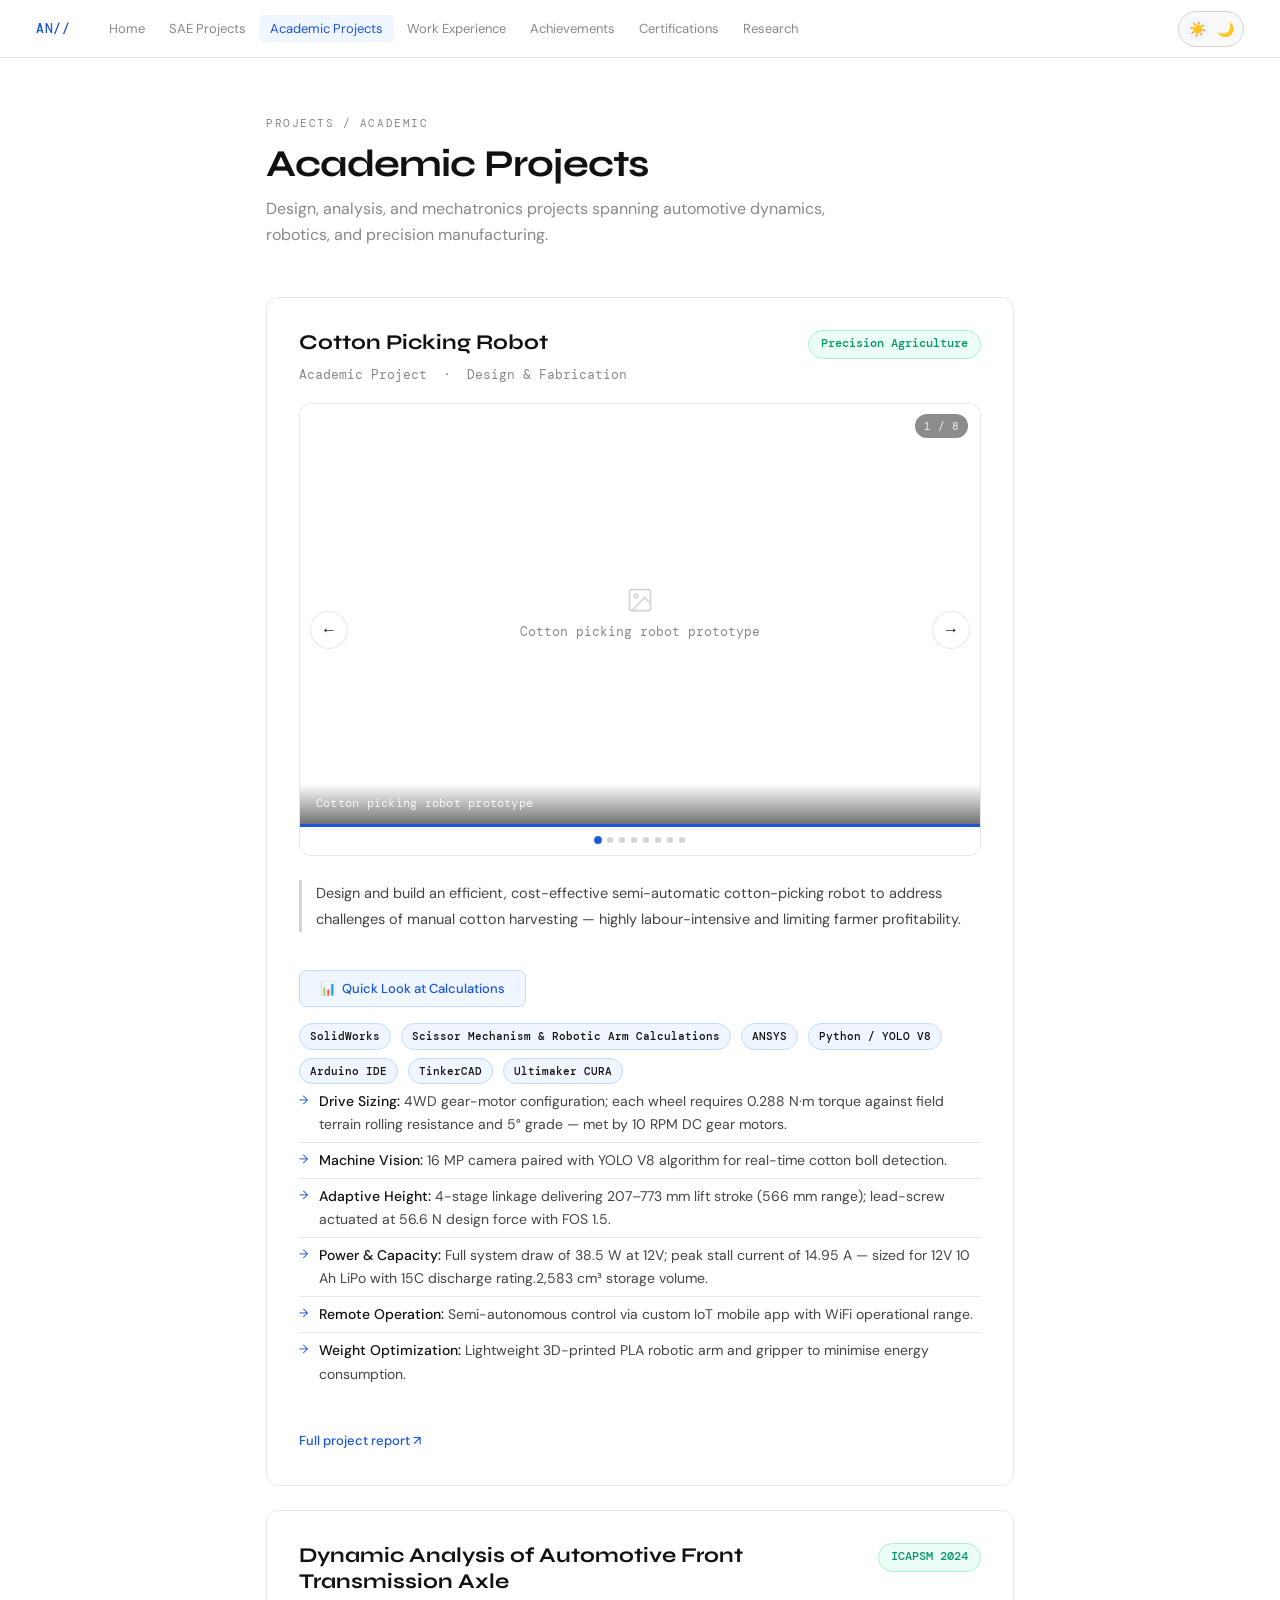
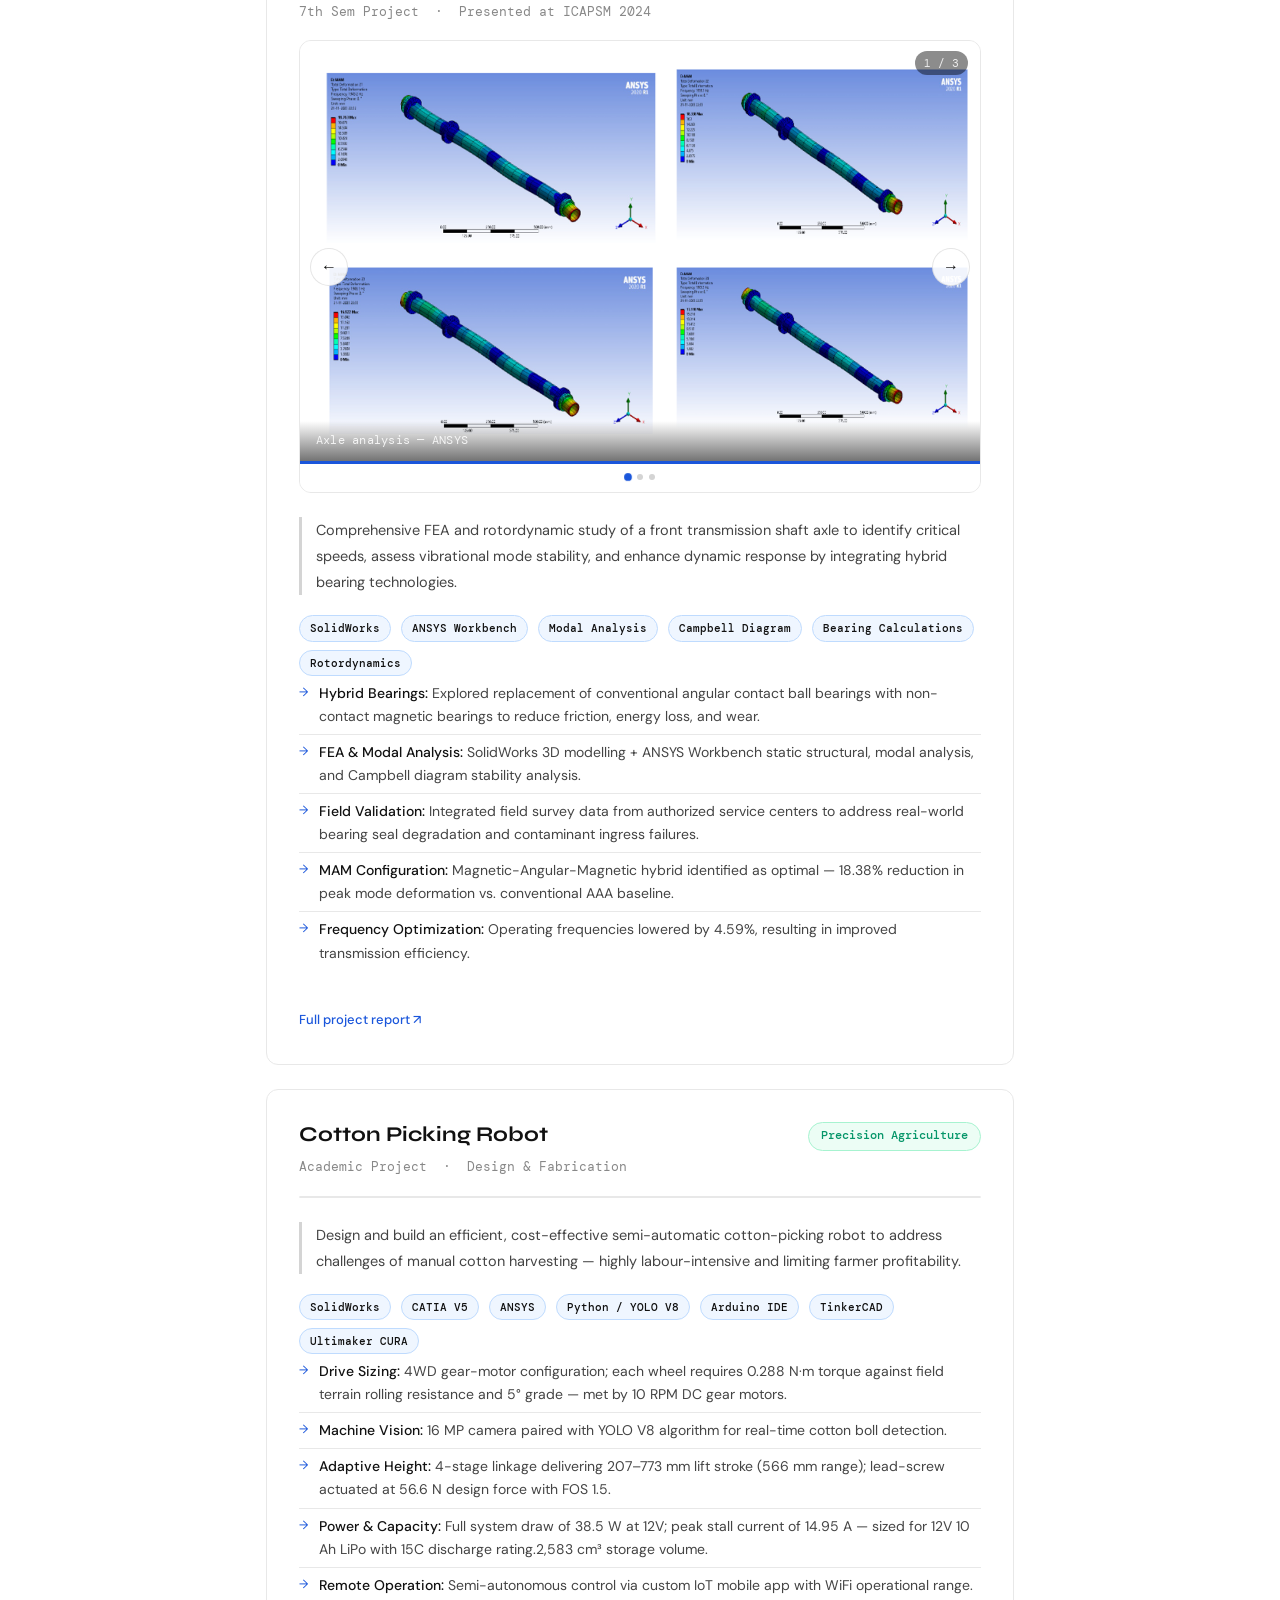
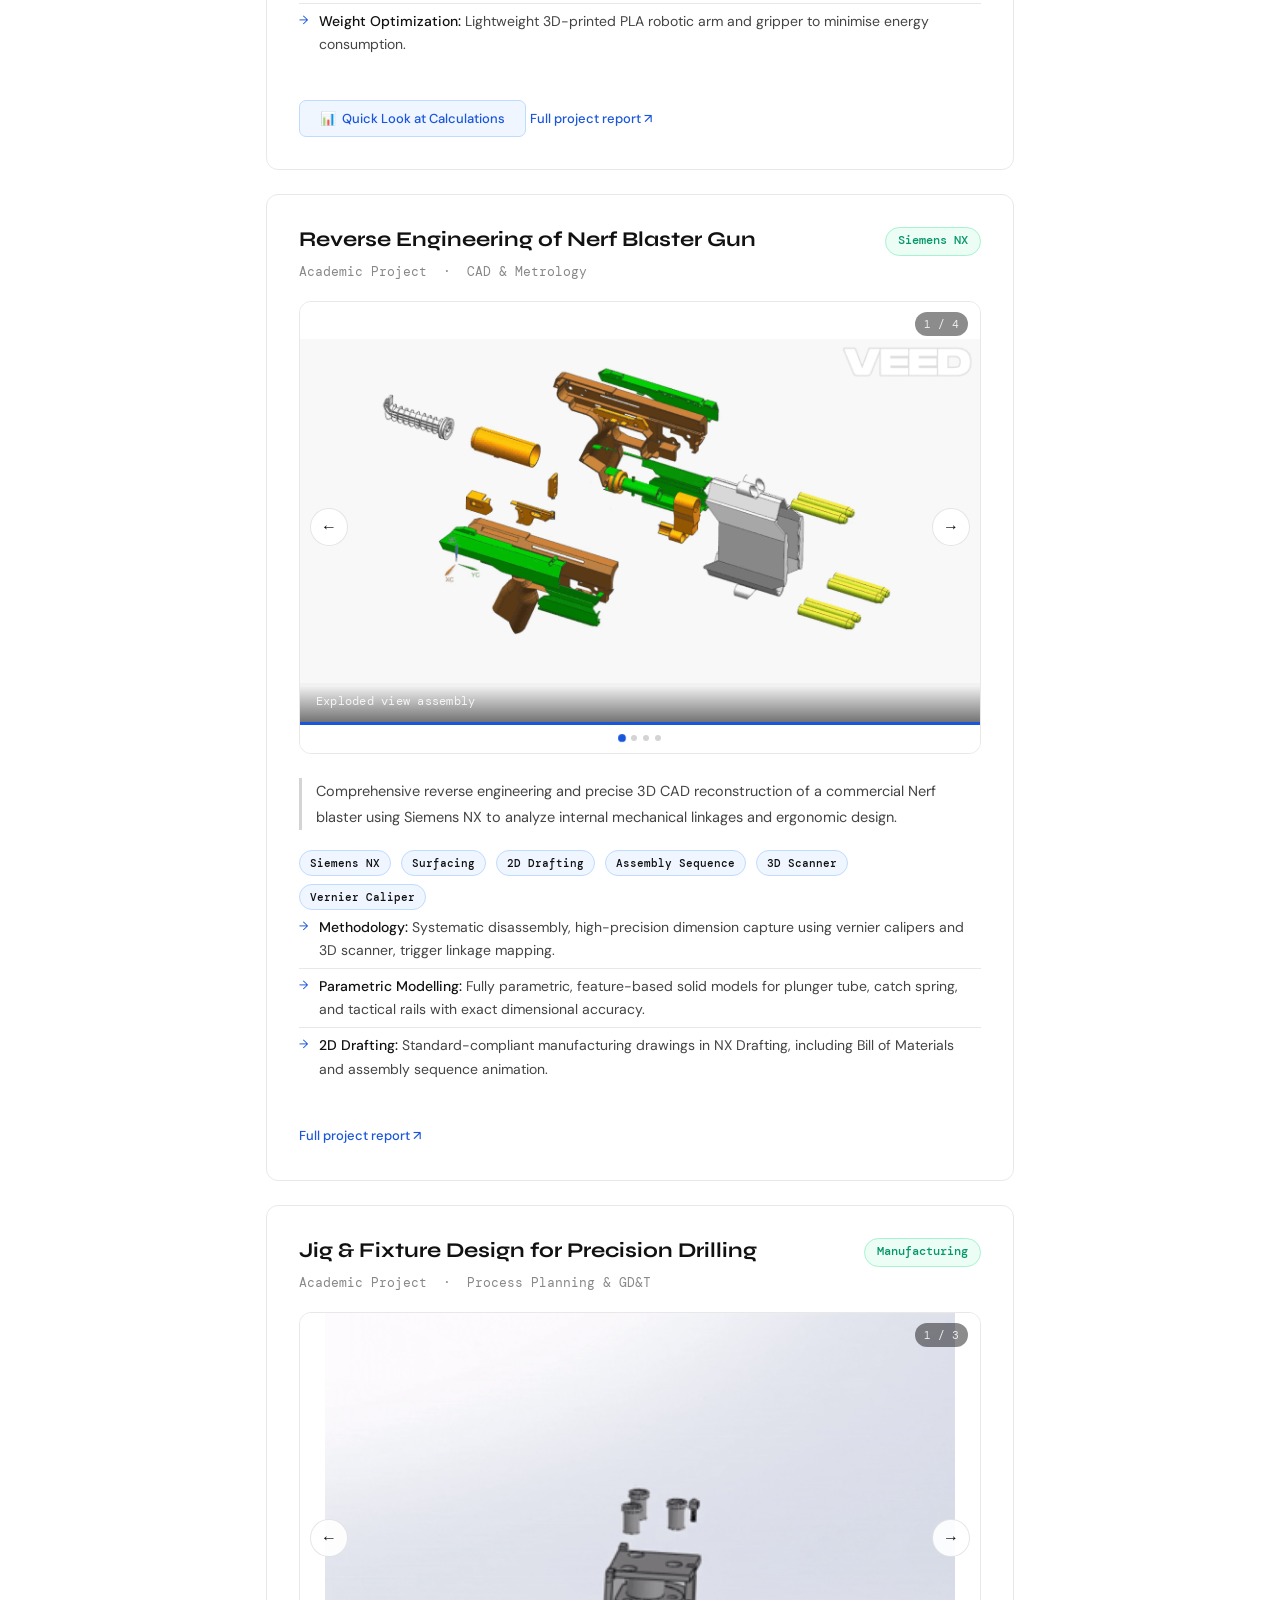
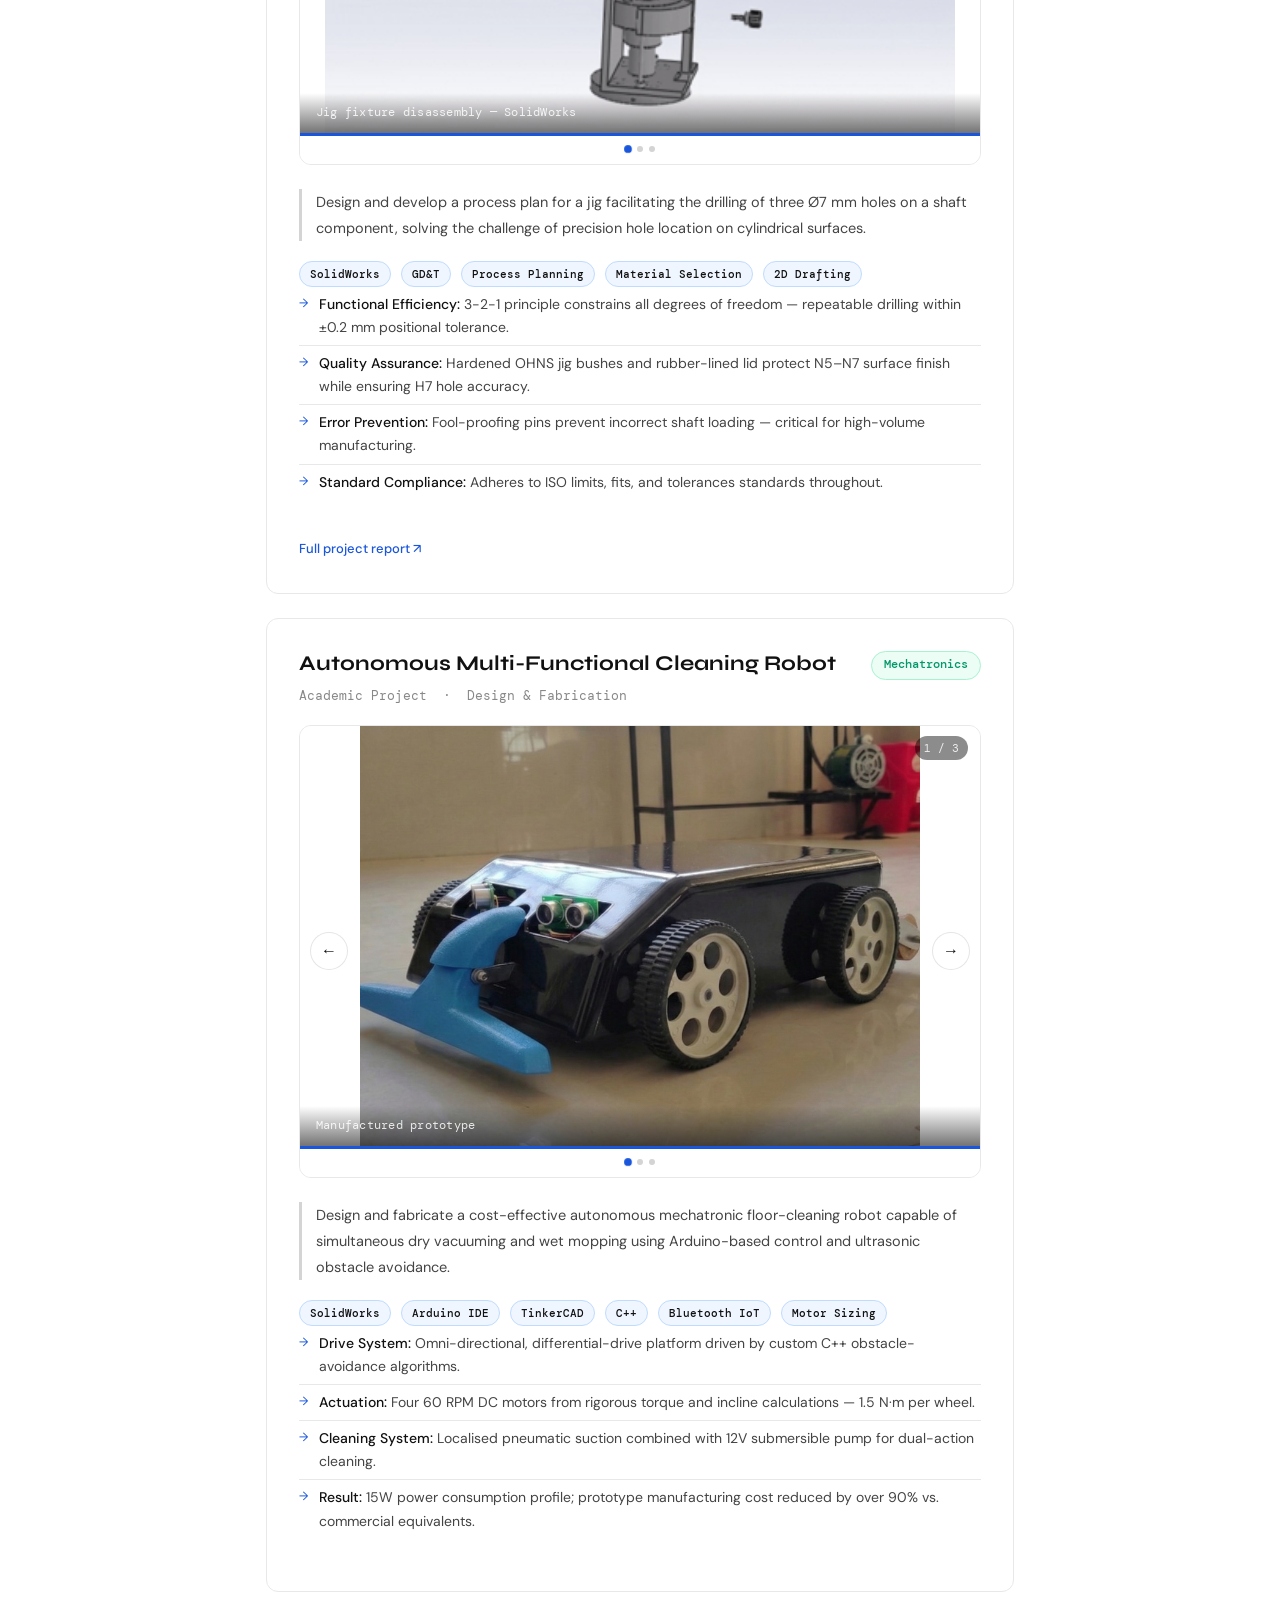
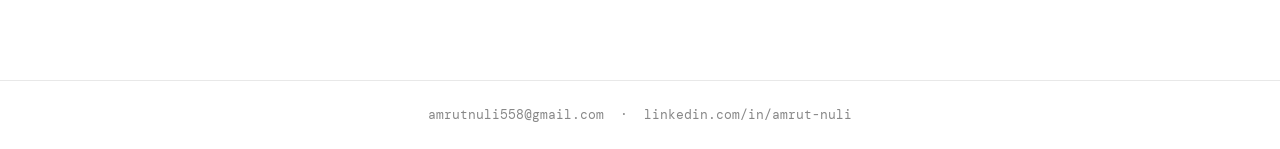
==== academic-projects.html @ bfd25c6a "Update academic-projects.html" ====
<!DOCTYPE html>
<html lang="en">
<head>
  <meta charset="UTF-8"/>
  <meta name="viewport" content="width=device-width, initial-scale=1.0"/>
  <title>Academic Projects — Amrut Nuli</title>
  <link rel="stylesheet" href="style.css"/>
</head>
<body>

<nav>
  <a class="nav-brand" href="index.html">AN//</a>
  <ul class="nav-links">
    <li><a href="index.html">Home</a></li>
    <li><a href="sae-projects.html">SAE Projects</a></li>
    <li><a href="academic-projects.html" class="active">Academic Projects</a></li>
    <li><a href="work-experience.html">Work Experience</a></li>
    <li><a href="achievements.html">Achievements</a></li>
    <li><a href="certifications.html">Certifications</a></li>
    <li><a href="research.html">Research</a></li>
  </ul>
   <button class="theme-toggle" onclick="toggleTheme()" id="theme-btn" title="Toggle dark/light mode">
    <span class="theme-toggle-icon" id="icon-light">☀️</span>
    <span class="theme-toggle-icon" id="icon-dark">🌙</span>
  </button>
</nav>

<main class="page">

  <div class="page-header">
    <div class="page-eyebrow">Projects / Academic</div>
    <div class="page-title">Academic Projects</div>
    <div class="page-sub">Design, analysis, and mechatronics projects spanning automotive dynamics, robotics, and precision manufacturing.</div>
  </div>
 <div class="project-card">
    <div class="project-header">
      <div class="project-title">Cotton Picking Robot</div>
      <div class="project-rank green">Precision Agriculture</div>
    </div>
    <div class="project-date">Academic Project &nbsp;·&nbsp; Design &amp; Fabrication</div>

    <div class="carousel" id="c-cotton"></div>

    <p class="project-obj">
      Design and build an efficient, cost-effective semi-automatic cotton-picking robot to address
      challenges of manual cotton harvesting — highly labour-intensive and limiting farmer profitability.
    </p>
   
    <button class="quick-look-btn"
        onclick="document.getElementById('modal-cotton-calcs').style.display='flex'; document.body.style.overflow='hidden';"
        style="margin-top:18px;">
  📊 &nbsp;Quick Look at Calculations
</button>
   
<div class="tools-row">
  
      <span class="tool-tag">SolidWorks</span>
      <span class="tool-tag">Scissor Mechanism & Robotic Arm Calculations </span>
      <span class="tool-tag">ANSYS</span>
      <span class="tool-tag">Python / YOLO V8</span>
      <span class="tool-tag">Arduino IDE</span>
      <span class="tool-tag">TinkerCAD</span>
      <span class="tool-tag">Ultimaker CURA</span>
  
    </div>
    
    <ul class="project-bullets">
       <li><strong>Drive Sizing:</strong>  4WD gear-motor configuration; each wheel requires 0.288 N·m torque against field terrain rolling resistance and 5° grade — met by 10 RPM DC gear motors.</li>
      <li><strong>Machine Vision:</strong> 16 MP camera paired with YOLO V8 algorithm for real-time cotton boll detection.</li>
      <li><strong>Adaptive Height:</strong> 4-stage linkage delivering 207–773 mm lift stroke (566 mm range); lead-screw actuated at 56.6 N design force with FOS 1.5.</li>
      <li><strong>Power & Capacity:</strong> Full system draw of 38.5 W at 12V; peak stall current of 14.95 A — sized for 12V 10 Ah LiPo with 15C discharge rating.2,583 cm³ storage volume.</li>
      <li><strong>Remote Operation:</strong> Semi-autonomous control via custom IoT mobile app with WiFi operational range.</li>
      <li><strong>Weight Optimization:</strong> Lightweight 3D-printed PLA robotic arm and gripper to minimise energy consumption.</li>
    </ul>

    <a class="proj-link" href="https://www.papermark.com/view/cmmnqycy70001i90438n8dvkn" target="_blank">Full project report ↗</a>
  </div>

  <!-- ── PROJECT 1 — Axle ── -->
  <div class="project-card">
    <div class="project-header">
      <div class="project-title">Dynamic Analysis of Automotive Front Transmission Axle</div>
      <div class="project-rank green">ICAPSM 2024</div>
    </div>
    <div class="project-date">7th Sem Project &nbsp;·&nbsp; Presented at ICAPSM 2024</div>

    <div class="carousel" id="c-axle"></div>

    <p class="project-obj">
      Comprehensive FEA and rotordynamic study of a front transmission shaft axle to identify critical
      speeds, assess vibrational mode stability, and enhance dynamic response by integrating hybrid
      bearing technologies.
    </p>
    
      <div class="tools-row">
        
      <span class="tool-tag">SolidWorks</span>
      <span class="tool-tag">ANSYS Workbench</span>
      <span class="tool-tag">Modal Analysis</span>
      <span class="tool-tag">Campbell Diagram</span>
      <span class="tool-tag">Bearing Calculations</span>
      <span class="tool-tag">Rotordynamics</span>
        
    </div>
    
    <ul class="project-bullets">
      <li><strong>Hybrid Bearings:</strong> Explored replacement of conventional angular contact ball bearings with non-contact magnetic bearings to reduce friction, energy loss, and wear.</li>
      <li><strong>FEA &amp; Modal Analysis:</strong> SolidWorks 3D modelling + ANSYS Workbench static structural, modal analysis, and Campbell diagram stability analysis.</li>
      <li><strong>Field Validation:</strong> Integrated field survey data from authorized service centers to address real-world bearing seal degradation and contaminant ingress failures.</li>
      <li><strong>MAM Configuration:</strong> Magnetic-Angular-Magnetic hybrid identified as optimal — 18.38% reduction in peak mode deformation vs. conventional AAA baseline.</li>
      <li><strong>Frequency Optimization:</strong> Operating frequencies lowered by 4.59%, resulting in improved transmission efficiency.</li>
    </ul>
    <a class="proj-link" href="https://www.papermark.com/view/cmmns9k390004l804e8iyvzvl" target="_blank">Full project report ↗</a>
  </div>

  <!-- ── PROJECT 2 — Cotton Robot ── -->
  <div class="project-card">
    <div class="project-header">
      <div class="project-title">Cotton Picking Robot</div>
      <div class="project-rank green">Precision Agriculture</div>
    </div>
    <div class="project-date">Academic Project &nbsp;·&nbsp; Design &amp; Fabrication</div>

    <div class="carousel" id="c-cotton"></div>

    <p class="project-obj">
      Design and build an efficient, cost-effective semi-automatic cotton-picking robot to address
      challenges of manual cotton harvesting — highly labour-intensive and limiting farmer profitability.
    </p>
    
<div class="tools-row">
  
      <span class="tool-tag">SolidWorks</span>
      <span class="tool-tag">CATIA V5</span>
      <span class="tool-tag">ANSYS</span>
      <span class="tool-tag">Python / YOLO V8</span>
      <span class="tool-tag">Arduino IDE</span>
      <span class="tool-tag">TinkerCAD</span>
      <span class="tool-tag">Ultimaker CURA</span>
  
    </div>
    
    <ul class="project-bullets">
       <li><strong>Drive Sizing:</strong>  4WD gear-motor configuration; each wheel requires 0.288 N·m torque against field terrain rolling resistance and 5° grade — met by 10 RPM DC gear motors.</li>
      <li><strong>Machine Vision:</strong> 16 MP camera paired with YOLO V8 algorithm for real-time cotton boll detection.</li>
      <li><strong>Adaptive Height:</strong> 4-stage linkage delivering 207–773 mm lift stroke (566 mm range); lead-screw actuated at 56.6 N design force with FOS 1.5.</li>
      <li><strong>Power & Capacity:</strong> Full system draw of 38.5 W at 12V; peak stall current of 14.95 A — sized for 12V 10 Ah LiPo with 15C discharge rating.2,583 cm³ storage volume.</li>
      <li><strong>Remote Operation:</strong> Semi-autonomous control via custom IoT mobile app with WiFi operational range.</li>
      <li><strong>Weight Optimization:</strong> Lightweight 3D-printed PLA robotic arm and gripper to minimise energy consumption.</li>
    </ul>
<button class="quick-look-btn"
        onclick="document.getElementById('modal-cotton-calcs').style.display='flex'; document.body.style.overflow='hidden';"
        style="margin-top:18px;">
  📊 &nbsp;Quick Look at Calculations
</button>
    <a class="proj-link" href="https://www.papermark.com/view/cmmnqycy70001i90438n8dvkn" target="_blank">Full project report ↗</a>
  </div>

  <!-- ── PROJECT 3 — Nerf ── -->
  <div class="project-card">
    <div class="project-header">
      <div class="project-title">Reverse Engineering of Nerf Blaster Gun</div>
      <div class="project-rank green">Siemens NX</div>
    </div>
    <div class="project-date">Academic Project &nbsp;·&nbsp; CAD &amp; Metrology</div>

    <div class="carousel" id="c-nerf"></div>

    <p class="project-obj">
      Comprehensive reverse engineering and precise 3D CAD reconstruction of a commercial Nerf blaster
      using Siemens NX to analyze internal mechanical linkages and ergonomic design.
    </p>
    
    <div class="tools-row">
      
      <span class="tool-tag">Siemens NX</span>
      <span class="tool-tag">Surfacing</span>
      <span class="tool-tag">2D Drafting</span>
      <span class="tool-tag">Assembly Sequence</span>
      <span class="tool-tag">3D Scanner</span>
      <span class="tool-tag">Vernier Caliper</span>
      
    </div>
    
    <ul class="project-bullets">
      <li><strong>Methodology:</strong> Systematic disassembly, high-precision dimension capture using vernier calipers and 3D scanner, trigger linkage mapping.</li>
      <li><strong>Parametric Modelling:</strong> Fully parametric, feature-based solid models for plunger tube, catch spring, and tactical rails with exact dimensional accuracy.</li>
      <li><strong>2D Drafting:</strong> Standard-compliant manufacturing drawings in NX Drafting, including Bill of Materials and assembly sequence animation.</li>
    </ul>

    <a class="proj-link" href="https://www.papermark.com/view/cmmojosbc0001l804fc6xak72" target="_blank">Full project report ↗</a>
  </div>

  <!-- ── PROJECT 4 — Jig ── -->
  <div class="project-card">
    <div class="project-header">
      <div class="project-title">Jig &amp; Fixture Design for Precision Drilling</div>
      <div class="project-rank green">Manufacturing</div>
    </div>
    <div class="project-date">Academic Project &nbsp;·&nbsp; Process Planning &amp; GD&amp;T</div>

    <div class="carousel" id="c-jig"></div>

    <p class="project-obj">
      Design and develop a process plan for a jig facilitating the drilling of three Ø7 mm holes on a
      shaft component, solving the challenge of precision hole location on cylindrical surfaces.
    </p>

    <div class="tools-row">
      
      <span class="tool-tag">SolidWorks</span>
      <span class="tool-tag">GD&amp;T</span>
      <span class="tool-tag">Process Planning</span>
      <span class="tool-tag">Material Selection</span>
      <span class="tool-tag">2D Drafting</span>
      
    </div>
    
    <ul class="project-bullets">
      <li><strong>Functional Efficiency:</strong> 3-2-1 principle constrains all degrees of freedom — repeatable drilling within ±0.2 mm positional tolerance.</li>
      <li><strong>Quality Assurance:</strong> Hardened OHNS jig bushes and rubber-lined lid protect N5–N7 surface finish while ensuring H7 hole accuracy.</li>
      <li><strong>Error Prevention:</strong> Fool-proofing pins prevent incorrect shaft loading — critical for high-volume manufacturing.</li>
      <li><strong>Standard Compliance:</strong> Adheres to ISO limits, fits, and tolerances standards throughout.</li>
    </ul>

    <a class="proj-link" href="https://www.papermark.com/view/cmmnr9swg000ojn04rv2bzwp2" target="_blank">Full project report ↗</a>
  </div>

  <!-- ── PROJECT 5 — Cleaning Robot ── -->
  <div class="project-card">
    <div class="project-header">
      <div class="project-title">Autonomous Multi-Functional Cleaning Robot</div>
      <div class="project-rank green">Mechatronics</div>
    </div>
    <div class="project-date">Academic Project &nbsp;·&nbsp; Design &amp; Fabrication</div>

    <div class="carousel" id="c-robot"></div>

    <p class="project-obj">
      Design and fabricate a cost-effective autonomous mechatronic floor-cleaning robot capable of
      simultaneous dry vacuuming and wet mopping using Arduino-based control and ultrasonic obstacle avoidance.
    </p>

    <div class="tools-row">
      
      <span class="tool-tag">SolidWorks</span>
      <span class="tool-tag">Arduino IDE</span>
      <span class="tool-tag">TinkerCAD</span>
      <span class="tool-tag">C++</span>
      <span class="tool-tag">Bluetooth IoT</span>
      <span class="tool-tag">Motor Sizing</span>
      
    </div>
    
    <ul class="project-bullets">
      <li><strong>Drive System:</strong> Omni-directional, differential-drive platform driven by custom C++ obstacle-avoidance algorithms.</li>
      <li><strong>Actuation:</strong> Four 60 RPM DC motors from rigorous torque and incline calculations — 1.5 N·m per wheel.</li>
      <li><strong>Cleaning System:</strong> Localised pneumatic suction combined with 12V submersible pump for dual-action cleaning.</li>
      <li><strong>Result:</strong> 15W power consumption profile; prototype manufacturing cost reduced by over 90% vs. commercial equivalents.</li>
    </ul>

  </div>

</main>

<footer>
  amrutnuli558@gmail.com &nbsp;·&nbsp;
  <a href="https://www.linkedin.com/in/amrut-nuli/" target="_blank">linkedin.com/in/amrut-nuli</a>
</footer>

<script src="carousel.js"></script>
<script>
  /* Update src paths to match your actual image file names */

  createCarousel(document.getElementById('c-axle'), [
    { src: 'images/academic/axle/01-ansys.png',          caption: 'Axle analysis — ANSYS' },
    { src: 'images/academic/axle/02-campbell-diagram.png', caption: 'Campbell diagram — rotordynamic analysis' },
    { src: 'images/academic/axle/03-bearing-calc.png',   caption: 'Bearing calculations' },
  ]);

  createCarousel(document.getElementById('c-cotton'), [
    { src: 'images/academic/cotton-robot/01-prototype.png', caption: 'Cotton picking robot prototype' },
    { src: 'images/academic/cotton-robot/02-scissor.png', caption: 'Scissor Lift Kinematic diagram' },
    { src: 'images/academic/cotton-robot/03-kinematic.png', caption: 'kinematics,Forces and Power Analysis' },
    { src: 'images/academic/cotton-robot/04-robotic.png', caption: 'Robotic arm Analysis' },
    { src: 'images/academic/cotton-robot/05-cad-model.jpg', caption: 'CAD model — CATIA V5' },
    { src: 'images/academic/cotton-robot/06-ansys.png',     caption: 'Structural analysis — ANSYS' },
    { src: 'images/academic/cotton-robot/07-detection.png', caption: 'Cotton detection — YOLO V8' },
    { src: 'images/academic/cotton-robot/08-bom.png',       caption: 'Bill of materials &amp; 2D assembly draft' },
  ]);

  createCarousel(document.getElementById('c-nerf'), [
    { src: 'images/academic/nerf/01-exploded-view.gif', caption: 'Exploded view assembly' },
    { src: 'images/academic/nerf/02-2d-draft.png',      caption: '2D draft assembly — NX' },
    { src: 'images/academic/nerf/03-cad-model.png',     caption: 'Designed in Siemens NX' },
    { src: 'images/academic/nerf/04-render.png',        caption: 'Rendered CAD model' },
  ]);

  createCarousel(document.getElementById('c-jig'), [
    { src: 'images/academic/jig-fixture/01-disassembly.gif', caption: 'Jig fixture disassembly — SolidWorks' },
    { src: 'images/academic/jig-fixture/02-2d-draft.png',    caption: '2D draft' },
    { src: 'images/academic/jig-fixture/03-cad-model.jpg',   caption: 'Designed jig &amp; fixture' },
  ]);

  createCarousel(document.getElementById('c-robot'), [
    { src: 'images/academic/cleaning-robot/01-prototype.png', caption: 'Manufactured prototype' },
    { src: 'images/academic/cleaning-robot/02-cad-model.jpg', caption: '3D CAD model' },
    { src: 'images/academic/cleaning-robot/03-circuit.png',   caption: 'Electrical circuit diagram' },
  ]);
</script>
  
<script>
  /* ── THEME TOGGLE ── */
  function applyTheme(dark) {
    document.body.classList.toggle('dark', dark);
    document.getElementById('icon-light').classList.toggle('active', !dark);
    document.getElementById('icon-dark').classList.toggle('active', dark);
  }

  function toggleTheme() {
    const isDark = document.body.classList.contains('dark');
    localStorage.setItem('theme', isDark ? 'light' : 'dark');
    applyTheme(!isDark);
  }

  /* apply saved theme immediately on page load */
  applyTheme(localStorage.getItem('theme') === 'dark');
</script>
  <!-- ═══════════════════════════════════════════════════
     MODAL — COTTON CRUISER CALCULATIONS
════════════════════════════════════════════════════ -->
<div id="modal-cotton-calcs"
     style="display:none; position:fixed; inset:0;
            background:rgba(0,0,0,0.75);
            z-index:1000; align-items:flex-start;
            justify-content:center; padding:20px;
            backdrop-filter:blur(4px); overflow-y:auto;"
     onclick="if(event.target===this){this.style.display='none'; document.body.style.overflow='';}">

  <div style="background:var(--bg); border:1px solid var(--border2);
              border-radius:12px; width:100%; max-width:900px;
              margin:auto; position:relative;">

    <!-- Sticky header -->
    <div style="position:sticky; top:0; z-index:2;
                background:var(--bg); border-bottom:1px solid var(--border);
                padding:20px 28px 16px;
                display:flex; justify-content:space-between;
                align-items:flex-start; gap:16px;
                border-radius:12px 12px 0 0;">
      <div>
        <div style="font-family:'Syne',sans-serif; font-size:18px;
                    font-weight:700; color:var(--text); line-height:1.3;">
          Cotton Cruiser — Design Calculations
        </div>
        <div style="font-size:12px; color:var(--text3);
                    font-family:'DM Mono',monospace; margin-top:4px;">
          Scissor mechanism · Robotic arm kinematics · Workspace analysis · Drive &amp; battery sizing
        </div>
      </div>
      <button onclick="document.getElementById('modal-cotton-calcs').style.display='none'; document.body.style.overflow='';"
              style="width:34px; height:34px; border-radius:50%;
                     border:1px solid var(--border2); background:var(--bg2);
                     color:var(--text2); font-size:16px; cursor:pointer;
                     display:flex; align-items:center; justify-content:center;
                     flex-shrink:0; line-height:1;">✕</button>
    </div>

    <!-- Body -->
    <div style="padding:0;">

      <!-- Image 1 -->
      <div style="padding:20px 28px 0;">
        <div style="font-family:'DM Mono',monospace; font-size:10px;
                    letter-spacing:0.13em; text-transform:uppercase;
                    color:var(--text3); margin-bottom:12px;">
          1 — Scissor Lift Kinematic Diagram &amp; Geometry
        </div>
      </div>
      <div style="padding:0 28px 24px;">
        <img src="images/academic/cotton-robot/calc-1-scissor-kinematic.png"
             alt="Scissor Lift Kinematic Diagram"
             style="width:100%; height:auto; display:block;
                    border-radius:8px; border:1px solid var(--border);"/>
      </div>

      <div style="height:1px; background:var(--border); margin:0 28px;"></div>

      <!-- Image 2 -->
      <div style="padding:20px 28px 0;">
        <div style="font-family:'DM Mono',monospace; font-size:10px;
                    letter-spacing:0.13em; text-transform:uppercase;
                    color:var(--text3); margin-bottom:12px;">
          2 — Lead Screw Force Analysis &amp; Kinematic Graphs
        </div>
      </div>
      <div style="padding:0 28px 24px;">
        <img src="images/academic/cotton-robot/calc-2-leadscrew-force.png"
             alt="Lead Screw Force Analysis"
             style="width:100%; height:auto; display:block;
                    border-radius:8px; border:1px solid var(--border);"/>
      </div>

      <div style="height:1px; background:var(--border); margin:0 28px;"></div>

      <!-- Image 3 -->
      <div style="padding:20px 28px 0;">
        <div style="font-family:'DM Mono',monospace; font-size:10px;
                    letter-spacing:0.13em; text-transform:uppercase;
                    color:var(--text3); margin-bottom:12px;">
          3 — Robotic Arm Kinematics &amp; Joint Torque Analysis
        </div>
      </div>
      <div style="padding:0 28px 24px;">
        <img src="images/academic/cotton-robot/calc-3-robotic-arm-torque.png"
             alt="Robotic Arm Torque Analysis"
             style="width:100%; height:auto; display:block;
                    border-radius:8px; border:1px solid var(--border);"/>
      </div>

      <div style="height:1px; background:var(--border); margin:0 28px;"></div>

      <!-- Image 4 -->
      <div style="padding:20px 28px 0;">
        <div style="font-family:'DM Mono',monospace; font-size:10px;
                    letter-spacing:0.13em; text-transform:uppercase;
                    color:var(--text3); margin-bottom:12px;">
          4 — System Workspace Analysis &amp; Combined Reach
        </div>
      </div>
      <div style="padding:0 28px 24px;">
        <img src="images/academic/cotton-robot/calc-4-workspace-analysis.png"
             alt="System Workspace Analysis"
             style="width:100%; height:auto; display:block;
                    border-radius:8px; border:1px solid var(--border);"/>
      </div>

      <div style="height:1px; background:var(--border); margin:0 28px;"></div>

      <!-- Image 5 -->
      <div style="padding:20px 28px 0;">
        <div style="font-family:'DM Mono',monospace; font-size:10px;
                    letter-spacing:0.13em; text-transform:uppercase;
                    color:var(--text3); margin-bottom:12px;">
          5 — Drive Force Analysis &amp; Battery Capacity Sizing
        </div>
      </div>
      <div style="padding:0 28px 24px;">
        <img src="images/academic/cotton-robot/calc-5-drive-battery.png"
             alt="Drive Force and Battery Sizing"
             style="width:100%; height:auto; display:block;
                    border-radius:8px; border:1px solid var(--border);"/>
      </div>

      <!-- Bottom close button -->
      <div style="padding:0 28px 28px; text-align:center;">
        <button onclick="document.getElementById('modal-cotton-calcs').style.display='none'; document.body.style.overflow='';"
                style="font-family:'DM Sans',sans-serif; font-size:13px;
                       font-weight:500; padding:10px 32px;
                       border-radius:8px; border:1px solid var(--border2);
                       background:var(--bg2); color:var(--text2);
                       cursor:pointer;">
          Close ✕
        </button>
      </div>

    </div>
  </div>
</div>
  
</body>
</html>
---- style.css ----
@import url('https://fonts.googleapis.com/css2?family=Syne:wght@400;500;600;700&family=DM+Mono:wght@400;500&family=DM+Sans:ital,wght@0,400;0,500;1,400&display=swap');

:root {
  --bg:            #ffffff;
  --bg2:           #f9f9f9;
  --bg3:           #f2f2f2;
  --border:        #e8e8e8;
  --border2:       #d4d4d4;
  --text:          #111111;
  --text2:         #444444;
  --text3:         #888888;
  --accent:        #1a56db;
  --accent-dim:    #eff6ff;
  --accent-border: #bfdbfe;
  --green:         #059669;
  --green-dim:     #ecfdf5;
  --green-border:  #a7f3d0;
  --amber:         #d97706;
  --amber-dim:     #fffbeb;
  --amber-border:  #fde68a;
  --nav-h:         58px;
  --radius:        12px;
  --radius-sm:     7px;
}

*, *::before, *::after { box-sizing: border-box; margin: 0; padding: 0; }
html { scroll-behavior: smooth; }

body {
  font-family: 'DM Sans', sans-serif;
  background: var(--bg);
  color: var(--text);
  line-height: 1.65;
  min-height: 100vh;
}

/* ── NAV ─────────────────────────────── */
nav {
  position: sticky; top: 0; z-index: 100;
  background: rgba(255,255,255,0.94);
  backdrop-filter: blur(10px);
  border-bottom: 1px solid var(--border);
  padding: 0 36px;
  display: flex; align-items: center;
  height: var(--nav-h);
}
.nav-brand {
  font-family: 'DM Mono', monospace;
  font-size: 13px; font-weight: 500;
  color: var(--accent); text-decoration: none;
  margin-right: 28px; flex-shrink: 0;
  letter-spacing: 0.04em;
}
.nav-links {
  display: flex; align-items: center;
  gap: 2px; list-style: none;
  overflow-x: auto; flex: 1;
}
.nav-links a {
  font-size: 13px; color: var(--text3);
  text-decoration: none; padding: 6px 11px;
  border-radius: var(--radius-sm);
  transition: color 0.15s, background 0.15s;
  white-space: nowrap;
}
.nav-links a:hover  { color: var(--text); background: var(--bg3); }
.nav-links a.active { color: var(--accent); background: var(--accent-dim); }

/* ── PAGE WRAPPER ─────────────────────── */
.page {
  max-width: 820px;
  margin: 0 auto;
  padding: 56px 36px 88px;
  animation: fadeUp 0.35s ease both;
}

@keyframes fadeUp {
  from { opacity: 0; transform: translateY(14px); }
  to   { opacity: 1; transform: translateY(0); }
}

/* ── PAGE HEADER ──────────────────────── */
.page-header { margin-bottom: 48px; }
.page-eyebrow {
  font-family: 'DM Mono', monospace;
  font-size: 11px; letter-spacing: 0.14em;
  text-transform: uppercase; color: var(--text3);
  margin-bottom: 10px;
}
.page-title {
  font-family: 'Syne', sans-serif;
  font-size: 38px; font-weight: 700;
  color: var(--text); letter-spacing: -0.8px;
  line-height: 1.15;
}
.page-sub {
  font-size: 16px; color: var(--text3);
  margin-top: 10px; max-width: 560px; line-height: 1.65;
}

/* ── DIVIDERS ─────────────────────────── */
hr    { border: none; border-top: 1px solid var(--border); margin: 36px 0; }
.hr-sm{ border: none; border-top: 1px solid var(--border); margin: 22px 0; }

/* ── SECTION LABEL ────────────────────── */
.label {
  font-family: 'DM Mono', monospace;
  font-size: 10.5px; letter-spacing: 0.13em;
  text-transform: uppercase; color: var(--text3);
  margin-bottom: 16px;
}

/* ── GENERIC CARD ─────────────────────── */
.card {
  background: var(--bg);
  border: 1px solid var(--border);
  border-radius: var(--radius);
  padding: 24px;
  margin-bottom: 14px;
}
.card:last-child { margin-bottom: 0; }

/* ── PROJECT CARD ─────────────────────── */
.project-card {
  background: var(--bg);
  border: 1px solid var(--border);
  border-radius: var(--radius);
  padding: 32px;
  margin-bottom: 24px;
  transition: border-color 0.2s, box-shadow 0.2s;
}
.project-card:hover {
  border-color: var(--border2);
  box-shadow: 0 2px 16px rgba(0,0,0,0.06);
}
.project-card:last-child { margin-bottom: 0; }

.project-header {
  display: flex; justify-content: space-between;
  align-items: flex-start; gap: 16px; margin-bottom: 6px;
}
.project-title {
  font-family: 'Syne', sans-serif;
  font-size: 21px; font-weight: 700; color: var(--text);
  line-height: 1.25;
}
.project-rank {
  font-family: 'DM Mono', monospace;
  font-size: 11.5px; font-weight: 500;
  background: var(--accent-dim); color: var(--accent);
  border: 1px solid var(--accent-border);
  border-radius: 20px; padding: 4px 12px;
  white-space: nowrap; flex-shrink: 0;
}
.project-rank.green {
  background: var(--green-dim); color: var(--green);
  border-color: var(--green-border);
}
.project-date {
  font-size: 12.5px; color: var(--text3);
  font-family: 'DM Mono', monospace; margin-bottom: 18px;
}
.project-obj {
  font-size: 14.5px; color: var(--text2);
  line-height: 1.8; margin-bottom: 20px;
  border-left: 3px solid var(--border2);
  padding-left: 14px;
}
.project-bullets { list-style: none; margin-bottom: 20px; }
.project-bullets li {
  font-size: 14px; color: var(--text2);
  padding: 6px 0 6px 20px;
  position: relative; line-height: 1.65;
  border-bottom: 1px solid var(--border);
}
.project-bullets li:last-child { border-bottom: none; }
.project-bullets li::before {
  content: '→';
  position: absolute; left: 0; top: 7px;
  color: var(--accent); font-size: 12px;
}
.project-bullets li strong { color: var(--text); font-weight: 500; }

/* ── SPEC TABLE ────────────────────────── */
.spec-table {
  width: 100%; border-collapse: collapse;
  font-size: 13.5px; margin: 4px 0 4px;
  border: 1px solid var(--border);
  border-radius: var(--radius-sm);
  overflow: hidden;
}
.spec-table td {
  padding: 8px 12px;
  border-bottom: 1px solid var(--border);
  color: var(--text2);
}
.spec-table td:first-child {
  color: var(--text3); width: 50%;
  font-family: 'DM Mono', monospace; font-size: 12px;
  background: var(--bg2);
}
.spec-table tr:last-child td { border-bottom: none; }

/* ── TOOL TAGS ─────────────────────────── */
.tool-tag {
  font-size: 11px; color: var(--text);
  background: var(--accent-dim); border: 1px solid var(--accent-border);
  border-radius: 20px; padding: 3px 10px;
  font-family: 'DM Mono', monospace;
  font-weight: 500;
}
.tools-row { display: flex; flex-wrap: wrap; gap: 8px 10px; margin-top: 16px; }

/* ── PROJECT LINK ──────────────────────── */
.proj-link {
  display: inline-flex; align-items: center; gap: 5px;
  font-size: 13px; color: var(--accent);
  text-decoration: none; margin-top: 18px;
  font-weight: 500;
  border-bottom: 1px solid transparent;
  transition: border-color 0.15s;
}
.proj-link:hover { border-color: var(--accent); }

/* ── STAT CARDS ────────────────────────── */
.stats-grid {
  display: grid;
  grid-template-columns: repeat(3, minmax(0,1fr));
  gap: 12px;
}
.stat-card {
  background: var(--bg2); border: 1px solid var(--border);
  border-radius: var(--radius); padding: 20px 14px; text-align: center;
  transition: border-color 0.2s;
}
.stat-card:hover { border-color: var(--border2); }
.stat-val {
  font-family: 'Syne', sans-serif;
  font-size: 22px; font-weight: 700; color: var(--accent);
  margin-bottom: 5px; letter-spacing: -0.3px;
}
.stat-desc { font-size: 12px; color: var(--text3); line-height: 1.5; }

/* ── SKILL PILLS ───────────────────────── */
.skill-section { margin-bottom: 20px; }
.skill-label {
  font-family: 'DM Mono', monospace;
  font-size: 10.5px; letter-spacing: 0.1em;
  text-transform: uppercase; color: var(--text3);
  margin-bottom: 9px;
}
.pill-row { display: flex; flex-wrap: wrap; gap: 7px; }
.pill {
  font-size: 13px; color: var(--text2);
  padding: 5px 13px; background: var(--bg2);
  border: 1px solid var(--border); border-radius: 20px;
  transition: border-color 0.15s, color 0.15s;
}
.pill:hover { color: var(--accent); border-color: var(--accent-border); }

/* ── BUTTONS ────────────────────────────── */
.btn-row { display: flex; flex-wrap: wrap; gap: 9px; margin-bottom: 36px; }
.btn {
  display: inline-flex; align-items: center; gap: 6px;
  font-family: 'DM Sans', sans-serif;
  font-size: 13.5px; font-weight: 500;
  padding: 9px 20px; border-radius: var(--radius-sm);
  border: 1px solid var(--border2);
  background: var(--bg); color: var(--text2);
  text-decoration: none; cursor: pointer;
  transition: all 0.15s;
}
.btn:hover { background: var(--bg2); color: var(--text); border-color: #bbb; }
.btn.primary {
  background: var(--accent); border-color: var(--accent);
  color: #fff;
}
.btn.primary:hover { background: #1648c0; border-color: #1648c0; }

/* ── WORK EXPERIENCE ───────────────────── */
.exp-card {
  background: var(--bg); border: 1px solid var(--border);
  border-radius: var(--radius); padding: 32px; margin-bottom: 22px;
  transition: box-shadow 0.2s;
}
.exp-card:hover { box-shadow: 0 2px 16px rgba(0,0,0,0.06); }
.exp-company {
  font-family: 'Syne', sans-serif;
  font-size: 20px; font-weight: 700; color: var(--text);
  text-decoration: none; display: inline-block;
  border-bottom: 1px solid transparent;
  transition: border-color 0.15s;
}
.exp-company:hover { border-color: var(--text3); }
.exp-role {
  font-size: 14.5px; color: var(--accent);
  margin: 5px 0 3px; font-weight: 500;
}
.exp-period {
  font-family: 'DM Mono', monospace;
  font-size: 11.5px; color: var(--text3); margin-bottom: 20px;
}
.skills-gained {
  background: var(--bg2); border: 1px solid var(--border);
  border-radius: var(--radius-sm);
  padding: 14px 16px; margin-bottom: 20px;
}
.skills-gained-label {
  font-size: 10.5px; letter-spacing: 0.1em;
  text-transform: uppercase; color: var(--text3);
  font-family: 'DM Mono', monospace; margin-bottom: 10px;
}

/* ── ACHIEVEMENT CARD ──────────────────── */
.ach-card {
  background: var(--bg); border: 1px solid var(--border);
  border-radius: var(--radius); padding: 28px; margin-bottom: 16px;
  transition: border-color 0.2s, box-shadow 0.2s;
}
.ach-card:hover { border-color: var(--border2); box-shadow: 0 2px 16px rgba(0,0,0,0.06); }
.ach-badge {
  flex-shrink: 0; width: 60px; height: 60px;
  border-radius: 50%;
  display: flex; flex-direction: column;
  align-items: center; justify-content: center;
}
.ach-badge.blue { background: var(--accent-dim); border: 1.5px solid var(--accent-border); }
.ach-badge.gold { background: var(--amber-dim); border: 1.5px solid var(--amber-border); }
.ach-badge-num {
  font-family: 'Syne', sans-serif;
  font-size: 13px; font-weight: 700; line-height: 1;
}
.ach-badge.blue .ach-badge-num { color: var(--accent); }
.ach-badge.gold .ach-badge-num { color: var(--amber); }
.ach-badge-sub {
  font-size: 9px; font-family: 'DM Mono', monospace;
  letter-spacing: 0.05em; margin-top: 2px;
}
.ach-badge.blue .ach-badge-sub { color: var(--accent); }
.ach-badge.gold .ach-badge-sub { color: var(--amber); }
.ach-title {
  font-family: 'Syne', sans-serif;
  font-size: 17px; font-weight: 700; color: var(--text); margin-bottom: 4px;
}
.ach-sub { font-size: 13.5px; color: var(--text3); margin-bottom: 10px; }
.ach-link {
  font-size: 12.5px; color: var(--accent);
  text-decoration: none; font-weight: 500;
}
.ach-link:hover { text-decoration: underline; }

/* ── CERT GRID ──────────────────────────── */
.cert-grid {
  display: grid;
  grid-template-columns: repeat(auto-fill, minmax(230px, 1fr));
  gap: 14px;
}
.cert-card {
  background: var(--bg); border: 1px solid var(--border);
  border-radius: var(--radius); padding: 0;
  overflow: hidden;
  transition: border-color 0.2s, box-shadow 0.2s;
}
.cert-card:hover { border-color: var(--border2); box-shadow: 0 2px 12px rgba(0,0,0,0.07); }
.cert-img-wrap {
  width: 100%; height: 140px; overflow: hidden;
  background: var(--bg2);
  display: flex; align-items: center; justify-content: center;
  border-bottom: 1px solid var(--border);
}
.cert-img-wrap img {
  width: 100%; height: 100%; object-fit: cover; display: block;
}
.cert-img-placeholder {
  display: flex; flex-direction: column; align-items: center;
  gap: 6px; color: var(--text3); font-size: 12px;
  font-family: 'DM Mono', monospace;
}
.cert-body { padding: 16px; }
.cert-issuer {
  font-family: 'DM Mono', monospace;
  font-size: 10px; letter-spacing: 0.1em;
  text-transform: uppercase; color: var(--text3); margin-bottom: 6px;
}
.cert-name {
  font-size: 13.5px; font-weight: 500; color: var(--text);
  margin-bottom: 12px; line-height: 1.4;
}
.cert-link {
  font-size: 12px; color: var(--accent);
  text-decoration: none; display: inline-flex;
  align-items: center; gap: 4px; font-weight: 500;
}
.cert-link:hover { text-decoration: underline; }

/* ── HERO ────────────────────────────────── */
.hero-row {
  display: flex; align-items: center; gap: 24px; margin-bottom: 28px;
}
.avatar-wrap {
  width: 80px; height: 80px; border-radius: 50%;
  overflow: hidden; flex-shrink: 0;
  border: 2.5px solid var(--border2);
  background: var(--bg2);
  display: flex; align-items: center; justify-content: center;
}
.avatar-wrap img { width: 100%; height: 100%; object-fit: cover; }
.avatar-initials {
  font-family: 'Syne', sans-serif;
  font-size: 22px; font-weight: 700; color: var(--accent);
}
.hero-name {
  font-family: 'Syne', sans-serif;
  font-size: 34px; font-weight: 700;
  color: var(--text); letter-spacing: -0.8px; margin-bottom: 6px;
}
.hero-title-line {
  font-size: 14.5px; color: var(--text3);
  display: flex; flex-wrap: wrap; gap: 7px; align-items: center;
}
.hero-dot { color: var(--border2); }

/* ── RESEARCH ────────────────────────────── */
.research-card {
  background: var(--bg); border: 1px solid var(--border);
  border-radius: var(--radius); padding: 32px;
}
.conf-badge {
  display: inline-block;
  font-family: 'DM Mono', monospace;
  font-size: 11.5px; color: var(--green);
  background: var(--green-dim); border: 1px solid var(--green-border);
  border-radius: 5px; padding: 4px 12px; margin-bottom: 16px;
}

/* ── RESEARCH IMAGE ──────────────────────── */
.research-img-wrap {
  width: 100%; max-width: 480px;
  background: var(--bg2); border: 1px solid var(--border);
  border-radius: var(--radius); margin-bottom: 24px;
  display: block; margin-left: auto; margin-right: auto;
  box-shadow: 0 4px 20px rgba(0,0,0,0.10);
}
.research-img-wrap img {
  width: 100%; height: auto;
  object-fit: contain; display: block;
  border-radius: var(--radius);
}

/* ── EXPLORE GRID ────────────────────────── */
.explore-grid {
  display: grid;
  grid-template-columns: repeat(auto-fill, minmax(180px,1fr));
  gap: 12px;
}
.explore-card {
  background: var(--bg2); border: 1px solid var(--border);
  border-radius: var(--radius); padding: 20px;
  text-decoration: none; display: block;
  transition: border-color 0.2s, box-shadow 0.2s;
}
.explore-card:hover {
  border-color: var(--accent-border);
  box-shadow: 0 2px 12px rgba(26,86,219,0.08);
}
.explore-type {
  font-size: 10.5px; color: var(--text3);
  font-family: 'DM Mono', monospace;
  text-transform: uppercase; letter-spacing: 0.08em; margin-bottom: 6px;
}
.explore-title {
  font-family: 'Syne', sans-serif;
  font-size: 15.5px; font-weight: 600; color: var(--text); margin-bottom: 4px;
}
.explore-sub { font-size: 12.5px; color: var(--text3); }

/* ── FOOTER ──────────────────────────────── */
footer {
  border-top: 1px solid var(--border);
  padding: 24px 36px;
  text-align: center;
  font-size: 12.5px; color: var(--text3);
  font-family: 'DM Mono', monospace;
}
footer a { color: var(--text3); text-decoration: none; }
footer a:hover { color: var(--accent); }

/* ═══════════════════════════════════════════
   IMAGE CAROUSEL
═══════════════════════════════════════════ */
.carousel {
  position: relative;
  width: 100%;
  border-radius: var(--radius);
  overflow: hidden;
  background: var(--bg2);
  margin-bottom: 24px;
  border: 1px solid var(--border);
  user-select: none;
}
.carousel-track-wrap { overflow: hidden; width: 100%; }
.carousel-track {
  display: flex;
  transition: transform 0.38s cubic-bezier(0.4,0,0.2,1);
  will-change: transform;
}
.carousel-slide { min-width: 100%; position: relative; }
.carousel-slide img {
  width: 100%; height: 420px;
  object-fit: contain; display: block;
  background: var(--bg);
}
.carousel-caption {
  position: absolute; bottom: 0; left: 0; right: 0;
  padding: 10px 16px;
  background: linear-gradient(transparent, rgba(0,0,0,0.55));
  font-size: 12px; color: rgba(255,255,255,0.85);
  font-family: 'DM Mono', monospace; letter-spacing: 0.02em;
}
.carousel-btn {
  position: absolute; top: 50%; transform: translateY(-50%);
  width: 38px; height: 38px;
  background: rgba(255,255,255,0.9);
  border: 1px solid rgba(0,0,0,0.1);
  border-radius: 50%; color: var(--text);
  font-size: 16px; cursor: pointer;
  display: flex; align-items: center; justify-content: center;
  z-index: 10;
  transition: background 0.15s, box-shadow 0.15s;
  line-height: 1; padding: 0;
}
.carousel-btn:hover { background: #fff; box-shadow: 0 2px 8px rgba(0,0,0,0.15); }
.carousel-btn.prev { left: 10px; }
.carousel-btn.next { right: 10px; }
.carousel-dots {
  display: flex; justify-content: center;
  gap: 6px; padding: 10px 0 12px;
  background: var(--bg);
}
.carousel-dot {
  width: 6px; height: 6px; border-radius: 50%;
  background: var(--border2); cursor: pointer;
  transition: background 0.2s, transform 0.2s;
  border: none; padding: 0;
}
.carousel-dot.active { background: var(--accent); transform: scale(1.3); }
.carousel-counter {
  position: absolute; top: 10px; right: 12px;
  font-family: 'DM Mono', monospace; font-size: 11px;
  color: rgba(255,255,255,0.85);
  background: rgba(0,0,0,0.45);
  padding: 3px 9px; border-radius: 20px;
  z-index: 10; pointer-events: none;
}
.carousel-placeholder {
  height: 420px;
  display: flex; flex-direction: column;
  align-items: center; justify-content: center;
  gap: 8px; color: var(--text3);
  font-size: 12.5px; font-family: 'DM Mono', monospace;
  background: var(--bg);
}
/* Achievement image strip */
.ach-img-strip {
  width: 100%; height: 200px; overflow: hidden;
  border-radius: var(--radius-sm); margin-bottom: 18px;
  border: 1px solid var(--border); background: var(--bg2);
}
.ach-img-strip img {
  width: 100%; height: 100%; object-fit: cover;
}
.ach-img-placeholder {
  width: 100%; height: 100%;
  display: flex; align-items: center; justify-content: center;
  color: var(--text3); font-size: 12px; font-family: 'DM Mono', monospace;
  flex-direction: column; gap: 6px;
}

/* ── RESPONSIVE ──────────────────────────── */
@media (max-width: 620px) {
  nav { padding: 0 16px; }
  .page { padding: 36px 18px 64px; }
  .stats-grid { grid-template-columns: repeat(2,1fr); }
  .cert-grid { grid-template-columns: 1fr 1fr; }
  .project-header { flex-direction: column; gap: 8px; }
  .hero-row { flex-direction: column; align-items: flex-start; gap: 14px; }
  .hero-name { font-size: 26px; }
  .page-title { font-size: 28px; }
  .carousel-slide img { height: 220px; }
  footer { padding: 20px 18px; }
  .explore-grid { grid-template-columns: 1fr 1fr; }
}
/* ── COLLAPSIBLE SECTION ── */
.collapsible {
  border: 1px solid var(--border);
  border-radius: var(--radius-sm);
  margin-bottom: 14px;
  overflow: hidden;
}

.collapsible-header {
  display: flex;
  justify-content: space-between;
  align-items: center;
  padding: 14px 18px;
  background: var(--bg2);
  cursor: pointer;
  user-select: none;
  transition: background 0.15s;
}
.collapsible-header:hover { background: var(--bg3); }

.collapsible-title {
  font-size: 14px;
  font-weight: 500;
  color: var(--text);
  font-family: 'DM Sans', sans-serif;
}

.collapsible-icon {
  font-size: 12px;
  color: var(--text3);
  font-family: 'DM Mono', monospace;
  transition: transform 0.25s;
  flex-shrink: 0;
}
.collapsible.open .collapsible-icon {
  transform: rotate(180deg);
}

.collapsible-body {
  max-height: 0;
  overflow: hidden;
  transition: max-height 0.35s ease, padding 0.25s ease;
  padding: 0 18px;
  background: var(--bg);
}
.collapsible.open .collapsible-body {
  max-height: 1000px;
  padding: 16px 18px;
}
/* ── DARK THEME ────────────────────────── */
body.dark {
  --bg:            #0e0e0e;
  --bg2:           #161616;
  --bg3:           #1e1e1e;
  --border:        #262626;
  --border2:       #333333;
  --text:          #efefef;
  --text2:         #aaaaaa;
  --text3:         #555555;
  --accent:        #4a9eff;
  --accent-dim:    #0f2440;
  --accent-border: #1a4a8a;
  --green:         #3ecf8e;
  --green-dim:     #0a2a1e;
  --green-border:  #1a5a3a;
  --amber:         #f59e0b;
  --amber-dim:     #2a1e08;
  --amber-border:  #5a3a10;
}

/* toggle button */
.theme-toggle {
  margin-left: auto;
  flex-shrink: 0;
  background: var(--bg2);
  border: 1px solid var(--border2);
  border-radius: 20px;
  padding: 5px 6px;
  cursor: pointer;
  display: flex;
  align-items: center;
  gap: 4px;
  transition: background 0.2s, border-color 0.2s;
}
.theme-toggle:hover {
  background: var(--bg3);
  border-color: var(--text3);
}
.theme-toggle-icon {
  font-size: 14px;
  line-height: 1;
  display: flex;
  align-items: center;
  justify-content: center;
  width: 24px; height: 24px;
  border-radius: 50%;
  transition: background 0.2s;
}
.theme-toggle-icon.active {
  background: var(--accent-dim);
}
.theme-toggle-label {
  font-size: 11px;
  font-family: 'DM Mono', monospace;
  color: var(--text3);
  padding-right: 6px;
  display: none;
}

/* keep nav readable in dark mode */
body.dark nav {
  background: rgba(14,14,14,0.94);
}

/* keep spec table readable in dark */
body.dark .spec-table td:first-child {
  background: var(--bg2);
}

/* keep skills-gained box readable in dark */
body.dark .skills-gained {
  background: var(--bg2);
}

/* keep explore cards readable in dark */
body.dark .explore-card {
  background: var(--bg2);
}

/* keep stat cards readable in dark */
body.dark .stat-card {
  background: var(--bg2);
}

/* keep collapsible readable in dark */
body.dark .collapsible-header {
  background: var(--bg2);
}
body.dark .collapsible-header:hover {
  background: var(--bg3);
}
body.dark .collapsible-body {
  background: var(--bg);
}

/* carousel dots in dark */
body.dark .carousel-dots {
  background: var(--bg);
}
body.dark .carousel-btn {
  background: rgba(30,30,30,0.9);
  border-color: rgba(255,255,255,0.1);
  color: #fff;
}
body.dark .carousel-btn:hover {
  background: rgba(40,40,40,1);
}

/* cert image placeholder in dark */
body.dark .cert-img-wrap {
  background: var(--bg2);
}

/* research image wrap in dark */
body.dark .research-img-wrap {
  background: var(--bg2);
}

@media (max-width: 620px) {
  .theme-toggle-label { display: none; }
}
/* carousel gap fill matches theme */
body.dark .carousel-slide img {
  background: var(--bg);
}
body.dark .carousel {
  background: var(--bg2);
}

/* progress bar under carousel */
.carousel-progress {
  height: 3px;
  background: var(--border);
  width: 100%;
  position: relative;
  overflow: hidden;
}
.carousel-progress-bar {
  height: 100%;
  background: var(--accent);
  width: 0%;
  transition: width linear;
}

@media (max-width: 620px) {
  .carousel-slide img { height: 260px; }
  .carousel-placeholder { height: 260px; }
}
/* ═══════════════════════════════════════
   FILTER BAR
═══════════════════════════════════════ */
.filter-bar {
  position: sticky;
  top: var(--nav-h);
  z-index: 90;
  background: rgba(255,255,255,0.95);
  backdrop-filter: blur(10px);
  border-bottom: 1px solid var(--border);
  padding: 12px 0;
  margin: 0 -36px 32px;
  padding-left: 36px;
  display: flex;
  gap: 8px;
  flex-wrap: wrap;
}
body.dark .filter-bar {
  background: rgba(14,14,14,0.95);
}
.filter-btn {
  font-family: 'DM Mono', monospace;
  font-size: 11.5px; font-weight: 500;
  padding: 6px 16px;
  border-radius: 20px;
  border: 1px solid var(--border2);
  background: var(--bg);
  color: var(--text3);
  cursor: pointer;
  transition: all 0.18s;
  white-space: nowrap;
}
.filter-btn:hover {
  color: var(--accent);
  border-color: var(--accent-border);
  background: var(--accent-dim);
}
.filter-btn.active {
  background: var(--accent);
  border-color: var(--accent);
  color: #fff;
}
.project-card {
  transition: opacity 0.3s ease, transform 0.3s ease, max-height 0.4s ease;
}
.project-card.hidden {
  display: none;
}
.project-card.fade-out {
  opacity: 0;
  transform: translateY(8px);
  pointer-events: none;
}
.no-results {
  display: none;
  text-align: center;
  padding: 48px 0;
  color: var(--text3);
  font-family: 'DM Mono', monospace;
  font-size: 13px;
}
.no-results.show { display: block; }

/* ═══════════════════════════════════════
   QUICK LOOK MODAL
═══════════════════════════════════════ */
.modal-overlay {
  display: none;
  position: fixed;
  inset: 0;
  background: rgba(0,0,0,0.7);
  z-index: 1000;
  align-items: center;
  justify-content: center;
  padding: 20px;
  backdrop-filter: blur(4px);
  animation: fadeOverlay 0.2s ease;
}
.modal-overlay.open {
  display: flex;
}
@keyframes fadeOverlay {
  from { opacity: 0; }
  to   { opacity: 1; }
}
.modal-box {
  background: var(--bg);
  border: 1px solid var(--border2);
  border-radius: var(--radius);
  width: 100%;
  max-width: 780px;
  max-height: 90vh;
  overflow-y: auto;
  animation: slideUp 0.25s ease;
  position: relative;
}
@keyframes slideUp {
  from { opacity: 0; transform: translateY(24px); }
  to   { opacity: 1; transform: translateY(0); }
}
.modal-header {
  display: flex;
  justify-content: space-between;
  align-items: flex-start;
  padding: 24px 28px 0;
  gap: 16px;
  position: sticky;
  top: 0;
  background: var(--bg);
  z-index: 2;
  border-bottom: 1px solid var(--border);
  padding-bottom: 16px;
}
.modal-title {
  font-family: 'Syne', sans-serif;
  font-size: 18px; font-weight: 700;
  color: var(--text); line-height: 1.3;
}
.modal-sub {
  font-size: 12.5px; color: var(--text3);
  font-family: 'DM Mono', monospace;
  margin-top: 4px;
}
.modal-close {
  width: 34px; height: 34px;
  border-radius: 50%;
  border: 1px solid var(--border2);
  background: var(--bg2);
  color: var(--text2);
  font-size: 18px;
  cursor: pointer;
  display: flex; align-items: center;
  justify-content: center;
  flex-shrink: 0;
  transition: background 0.15s, color 0.15s;
  line-height: 1;
}
.modal-close:hover {
  background: var(--bg3);
  color: var(--text);
}
.modal-body {
  padding: 24px 28px 28px;
}
.modal-section {
  margin-bottom: 24px;
}
.modal-section:last-child { margin-bottom: 0; }
.modal-section-label {
  font-family: 'DM Mono', monospace;
  font-size: 10px; letter-spacing: 0.13em;
  text-transform: uppercase; color: var(--text3);
  margin-bottom: 12px;
}
.modal-carousel {
  border-radius: var(--radius-sm);
  overflow: hidden;
  border: 1px solid var(--border);
}
.quick-look-btn {
  display: inline-flex;
  align-items: center; gap: 7px;
  font-family: 'DM Sans', sans-serif;
  font-size: 13px; font-weight: 500;
  padding: 9px 20px;
  border-radius: var(--radius-sm);
  border: 1.5px solid var(--accent-border);
  background: var(--accent-dim);
  color: var(--accent);
  cursor: pointer;
  margin-top: 18px;
  transition: all 0.15s;
}
.quick-look-btn:hover {
  background: var(--accent);
  color: #fff;
  border-color: var(--accent);
}
.stat-row {
  display: grid;
  grid-template-columns: repeat(auto-fill, minmax(140px, 1fr));
  gap: 10px;
  margin-top: 4px;
}
.stat-mini {
  background: var(--bg2);
  border: 1px solid var(--border);
  border-radius: var(--radius-sm);
  padding: 12px;
  text-align: center;
}
.stat-mini-val {
  font-family: 'Syne', sans-serif;
  font-size: 18px; font-weight: 700;
  color: var(--accent); margin-bottom: 3px;
}
.stat-mini-label {
  font-size: 11px; color: var(--text3); line-height: 1.4;
}

@media (max-width: 620px) {
  .filter-bar { margin: 0 -18px 24px; padding-left: 18px; }
  .modal-box { max-height: 95vh; }
  .modal-header { padding: 18px 18px 14px; }
  .modal-body { padding: 18px; }
}
/* smooth scrolling inside calculation modals */
.modal-box {
  scroll-behavior: smooth;
  -webkit-overflow-scrolling: touch;
}
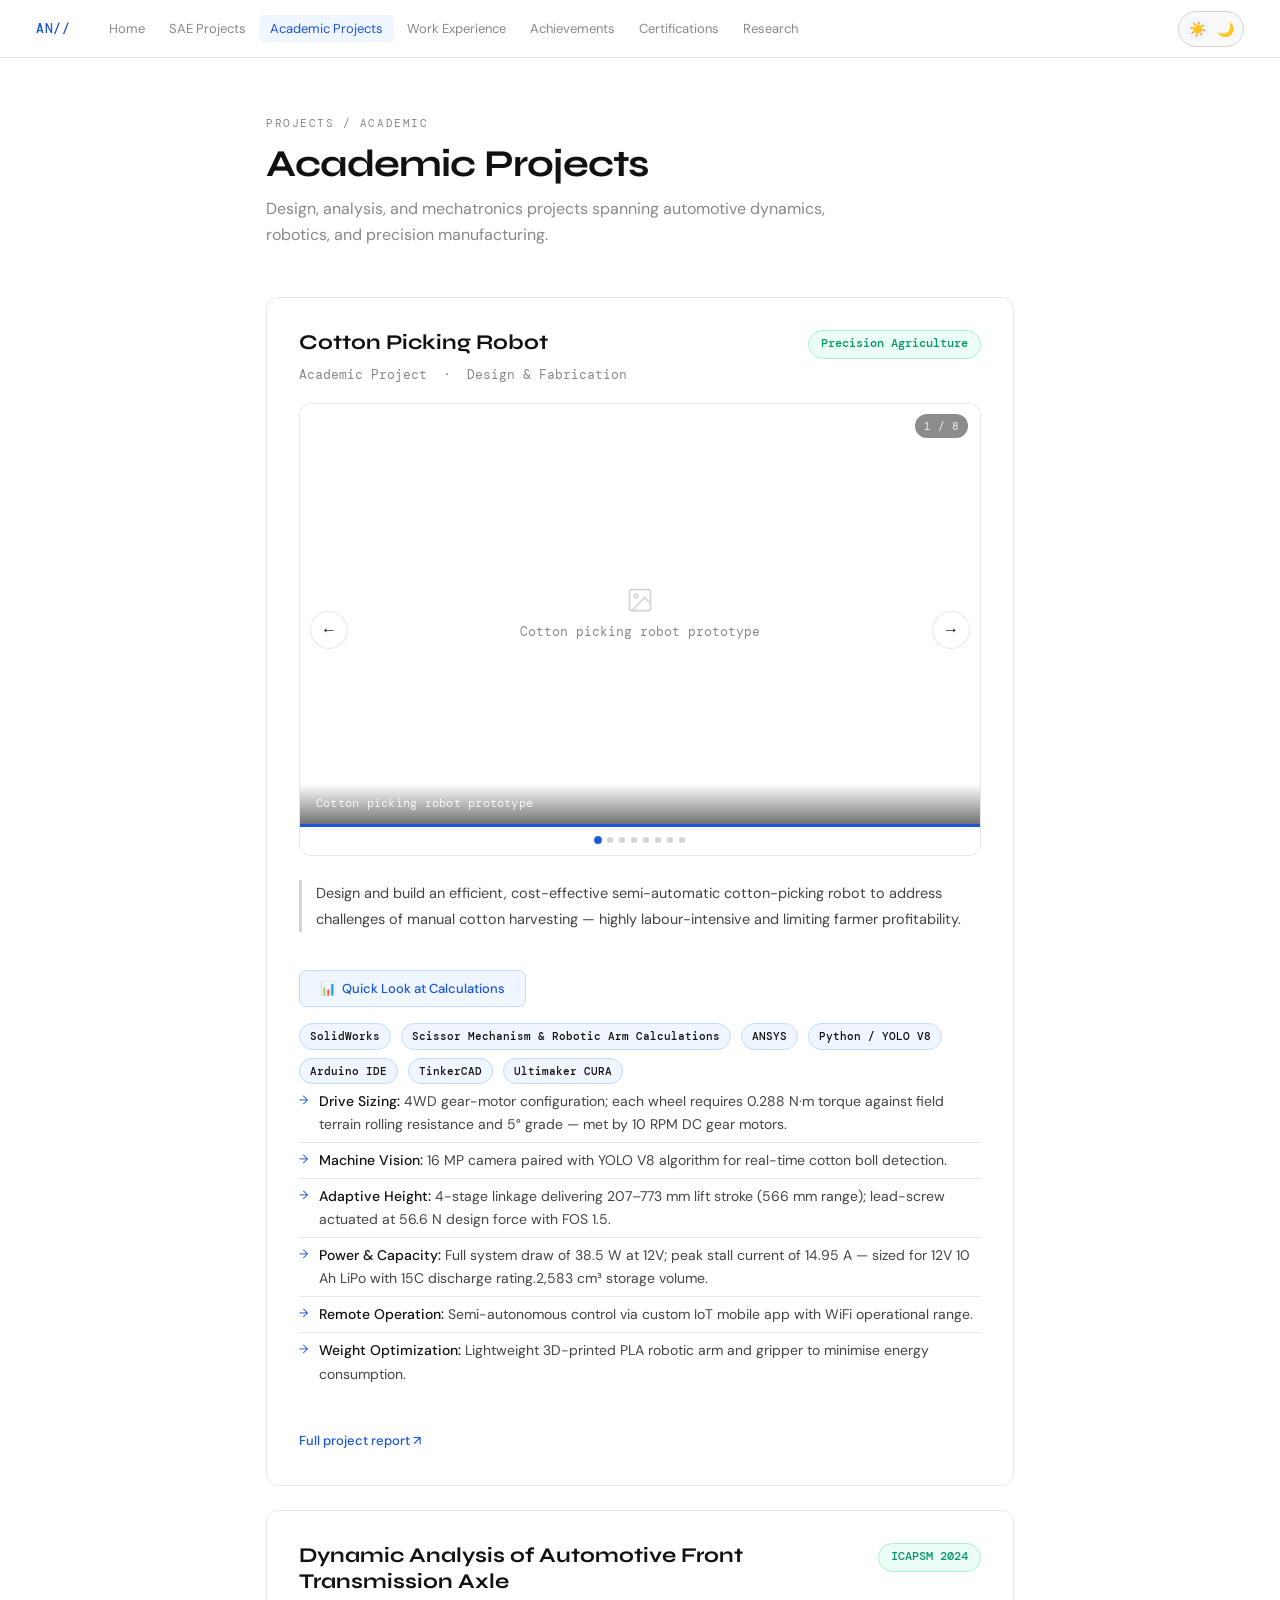
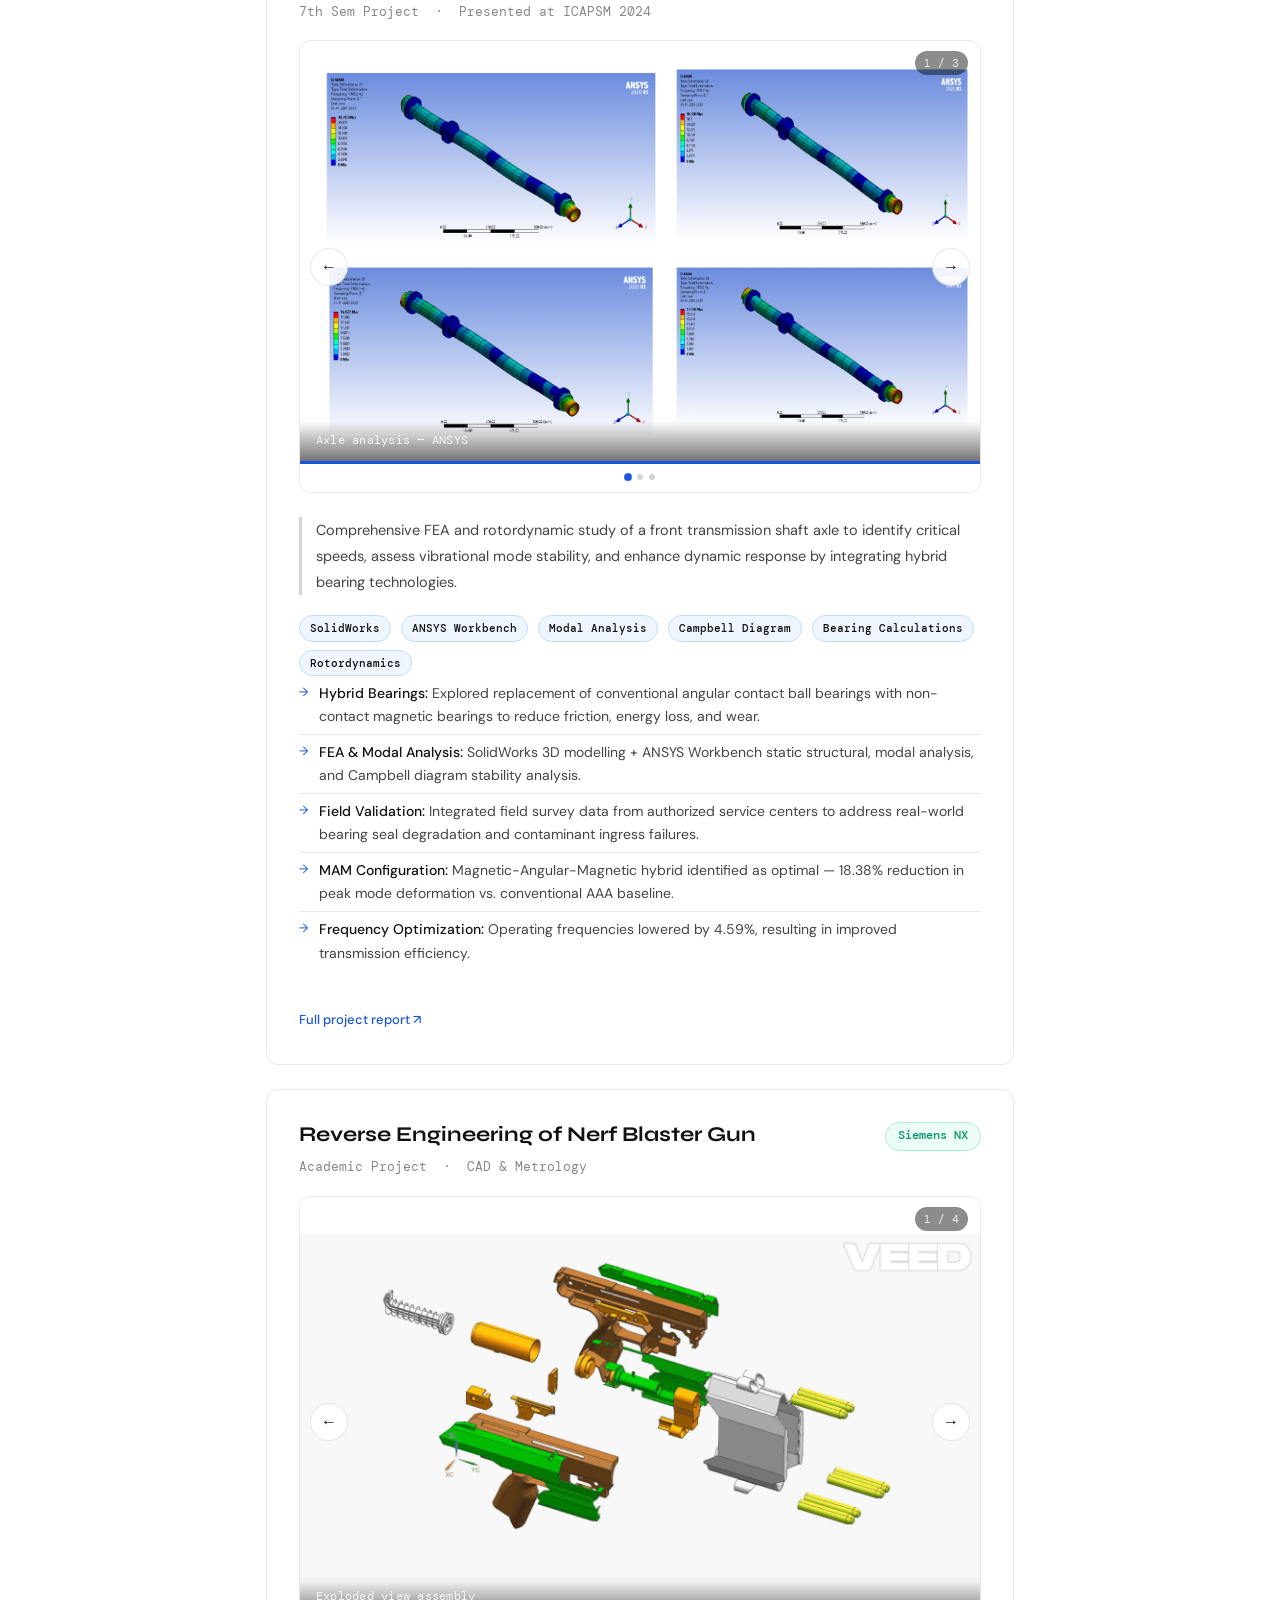
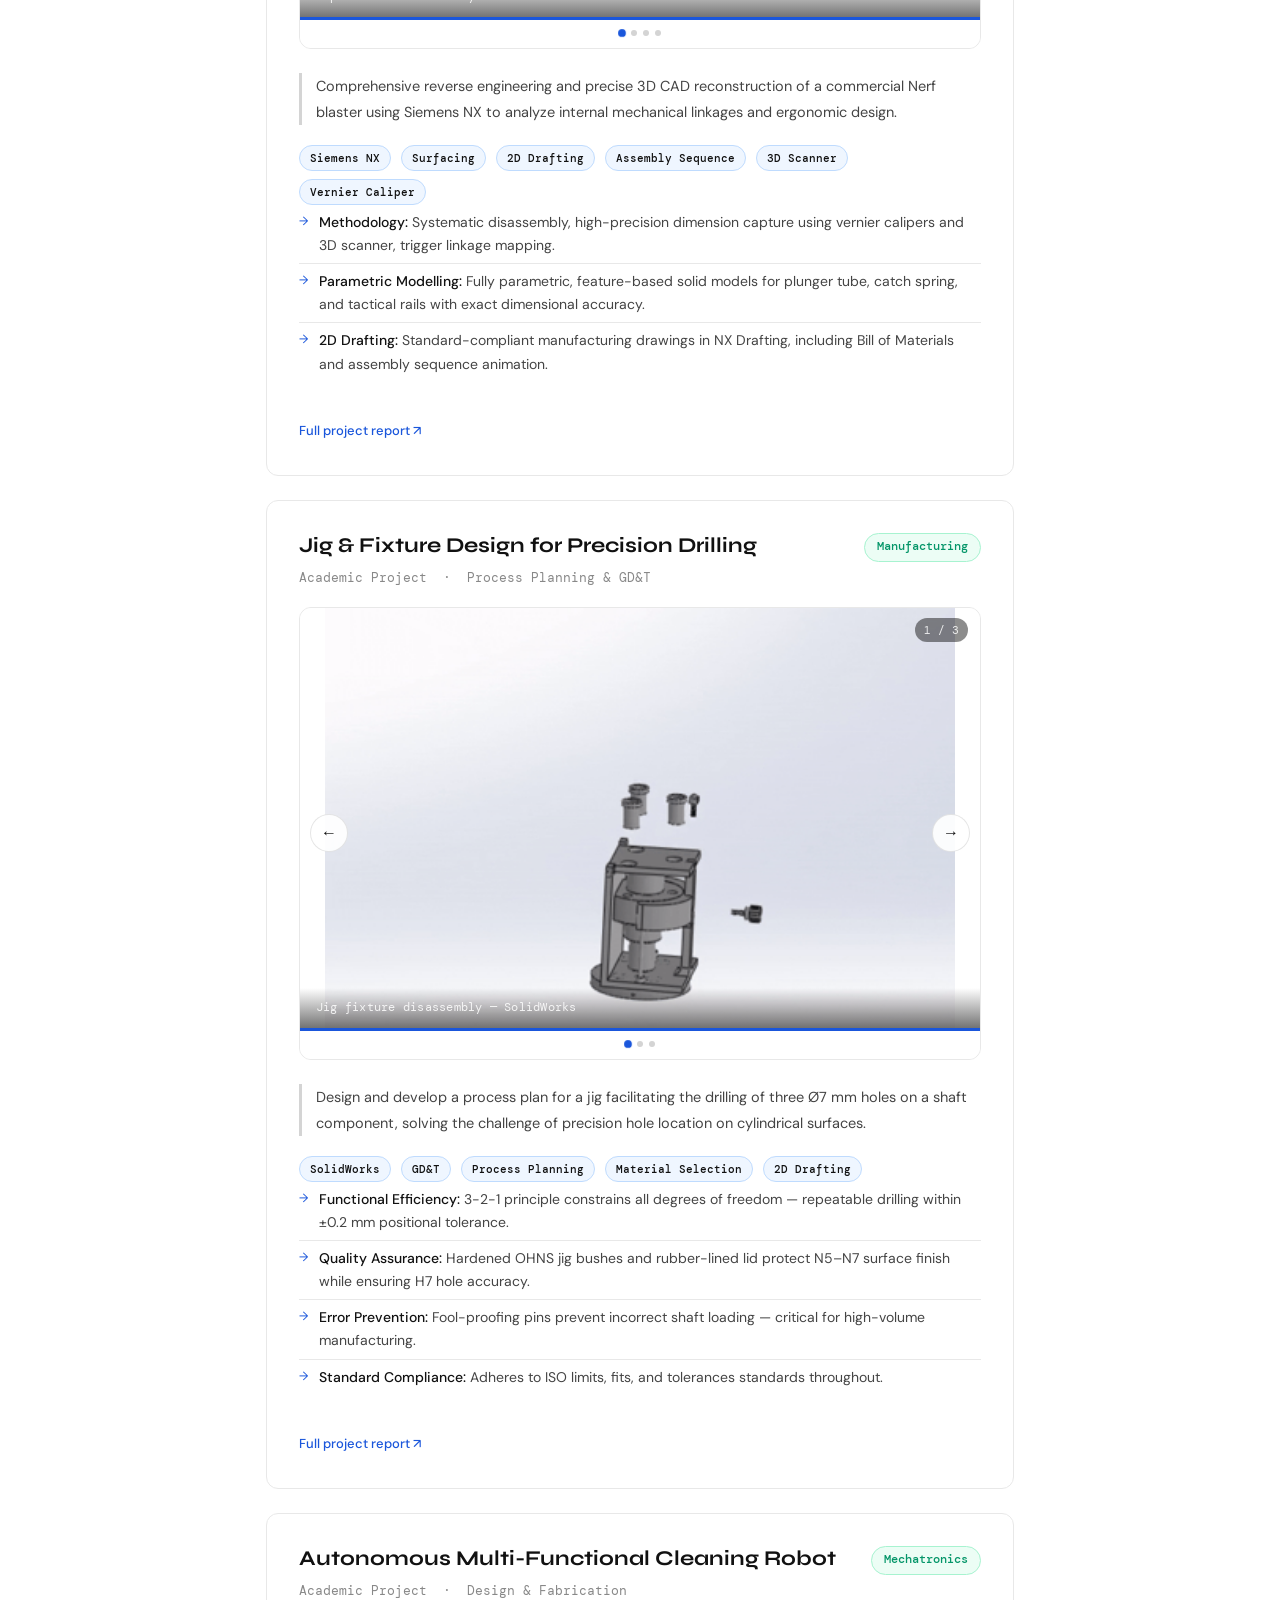
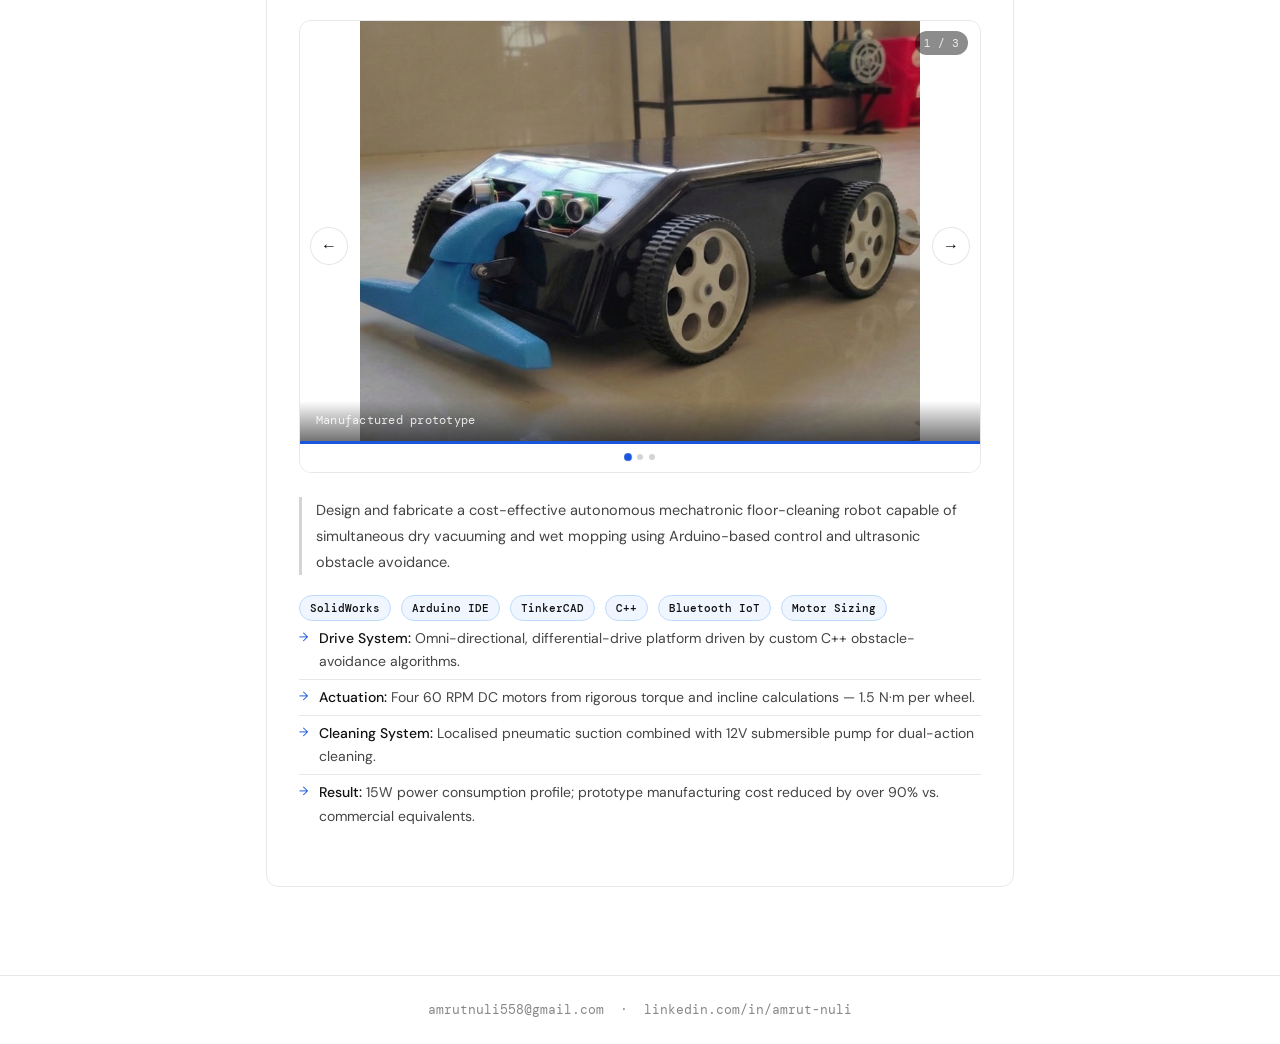
==== commit d487f4d1: "Update academic-projects.html" ====
--- a/academic-projects.html
+++ b/academic-projects.html
@@ -113,49 +113,7 @@
     <a class="proj-link" href="https://www.papermark.com/view/cmmns9k390004l804e8iyvzvl" target="_blank">Full project report ↗</a>
   </div>
 
-  <!-- ── PROJECT 2 — Cotton Robot ── -->
-  <div class="project-card">
-    <div class="project-header">
-      <div class="project-title">Cotton Picking Robot</div>
-      <div class="project-rank green">Precision Agriculture</div>
-    </div>
-    <div class="project-date">Academic Project &nbsp;·&nbsp; Design &amp; Fabrication</div>
-
-    <div class="carousel" id="c-cotton"></div>
-
-    <p class="project-obj">
-      Design and build an efficient, cost-effective semi-automatic cotton-picking robot to address
-      challenges of manual cotton harvesting — highly labour-intensive and limiting farmer profitability.
-    </p>
-    
-<div class="tools-row">
-  
-      <span class="tool-tag">SolidWorks</span>
-      <span class="tool-tag">CATIA V5</span>
-      <span class="tool-tag">ANSYS</span>
-      <span class="tool-tag">Python / YOLO V8</span>
-      <span class="tool-tag">Arduino IDE</span>
-      <span class="tool-tag">TinkerCAD</span>
-      <span class="tool-tag">Ultimaker CURA</span>
-  
-    </div>
-    
-    <ul class="project-bullets">
-       <li><strong>Drive Sizing:</strong>  4WD gear-motor configuration; each wheel requires 0.288 N·m torque against field terrain rolling resistance and 5° grade — met by 10 RPM DC gear motors.</li>
-      <li><strong>Machine Vision:</strong> 16 MP camera paired with YOLO V8 algorithm for real-time cotton boll detection.</li>
-      <li><strong>Adaptive Height:</strong> 4-stage linkage delivering 207–773 mm lift stroke (566 mm range); lead-screw actuated at 56.6 N design force with FOS 1.5.</li>
-      <li><strong>Power & Capacity:</strong> Full system draw of 38.5 W at 12V; peak stall current of 14.95 A — sized for 12V 10 Ah LiPo with 15C discharge rating.2,583 cm³ storage volume.</li>
-      <li><strong>Remote Operation:</strong> Semi-autonomous control via custom IoT mobile app with WiFi operational range.</li>
-      <li><strong>Weight Optimization:</strong> Lightweight 3D-printed PLA robotic arm and gripper to minimise energy consumption.</li>
-    </ul>
-<button class="quick-look-btn"
-        onclick="document.getElementById('modal-cotton-calcs').style.display='flex'; document.body.style.overflow='hidden';"
-        style="margin-top:18px;">
-  📊 &nbsp;Quick Look at Calculations
-</button>
-    <a class="proj-link" href="https://www.papermark.com/view/cmmnqycy70001i90438n8dvkn" target="_blank">Full project report ↗</a>
-  </div>
-
+ 
   <!-- ── PROJECT 3 — Nerf ── -->
   <div class="project-card">
     <div class="project-header">
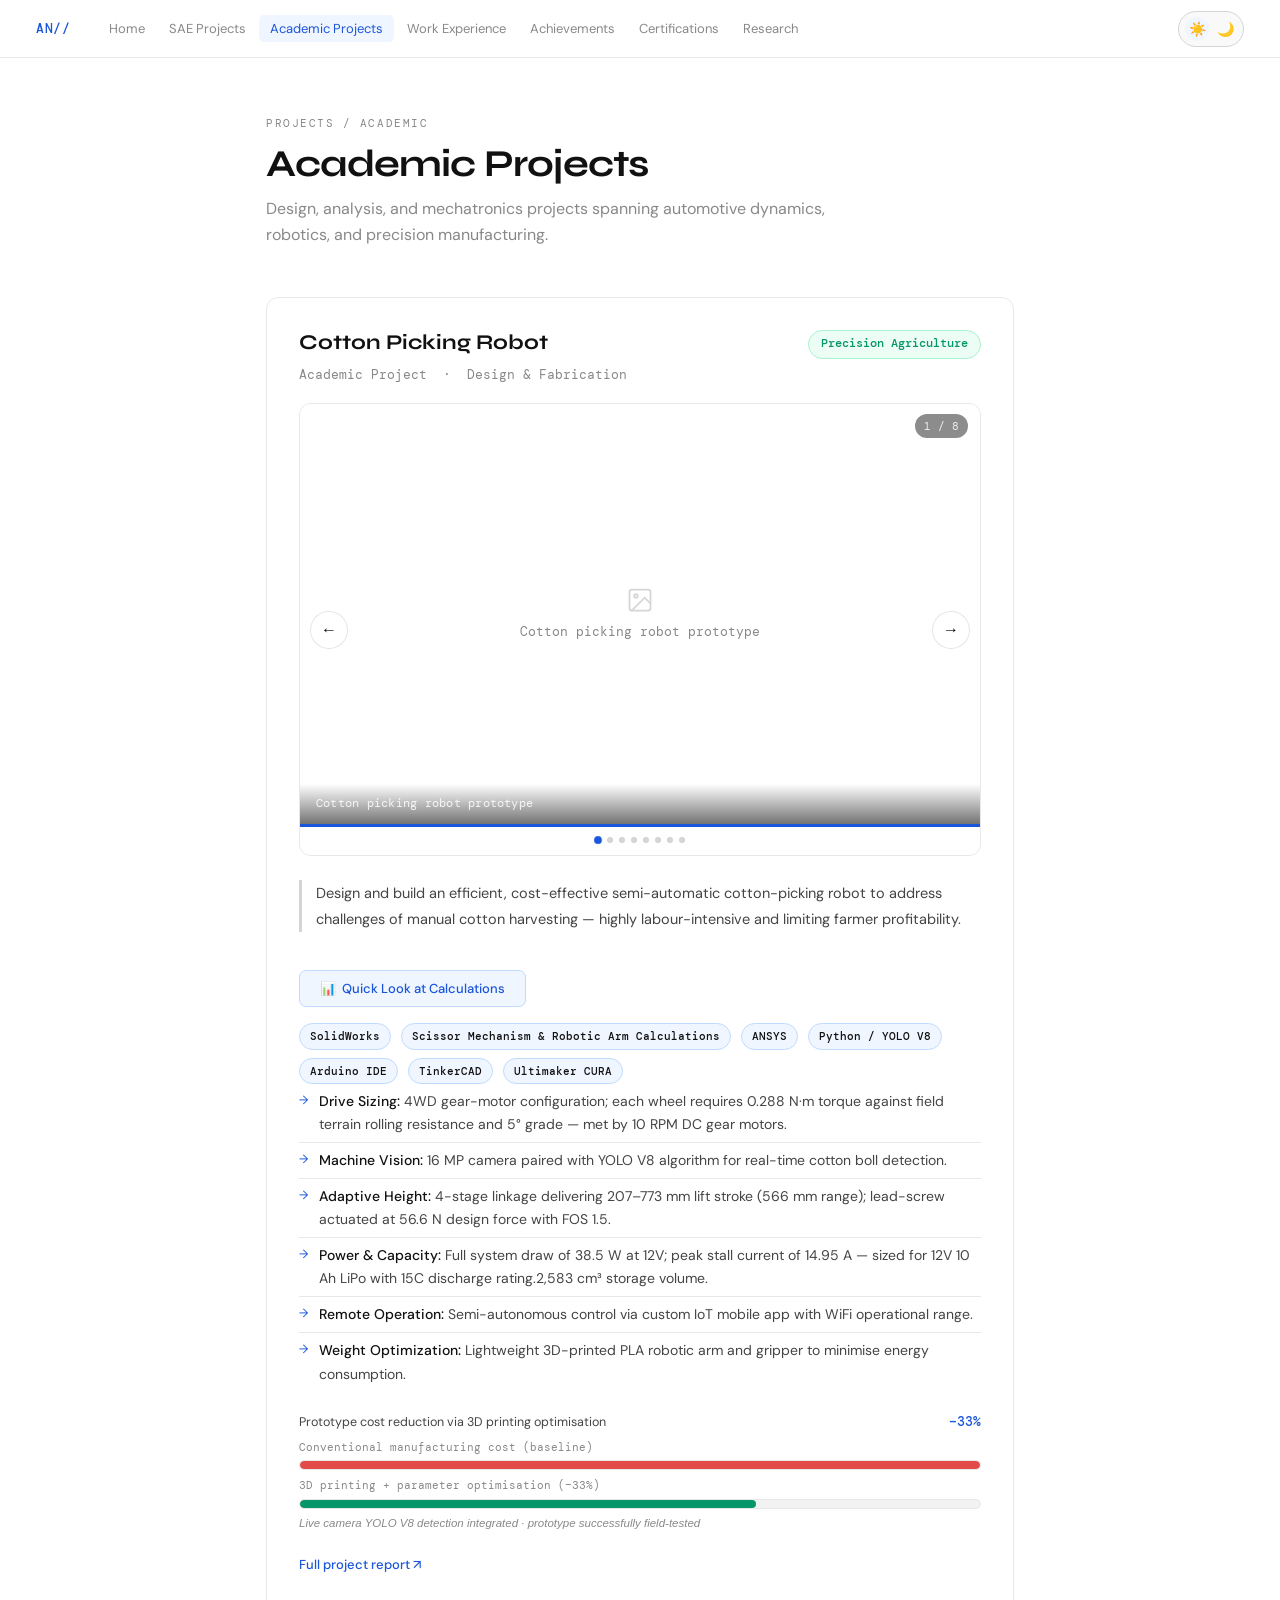
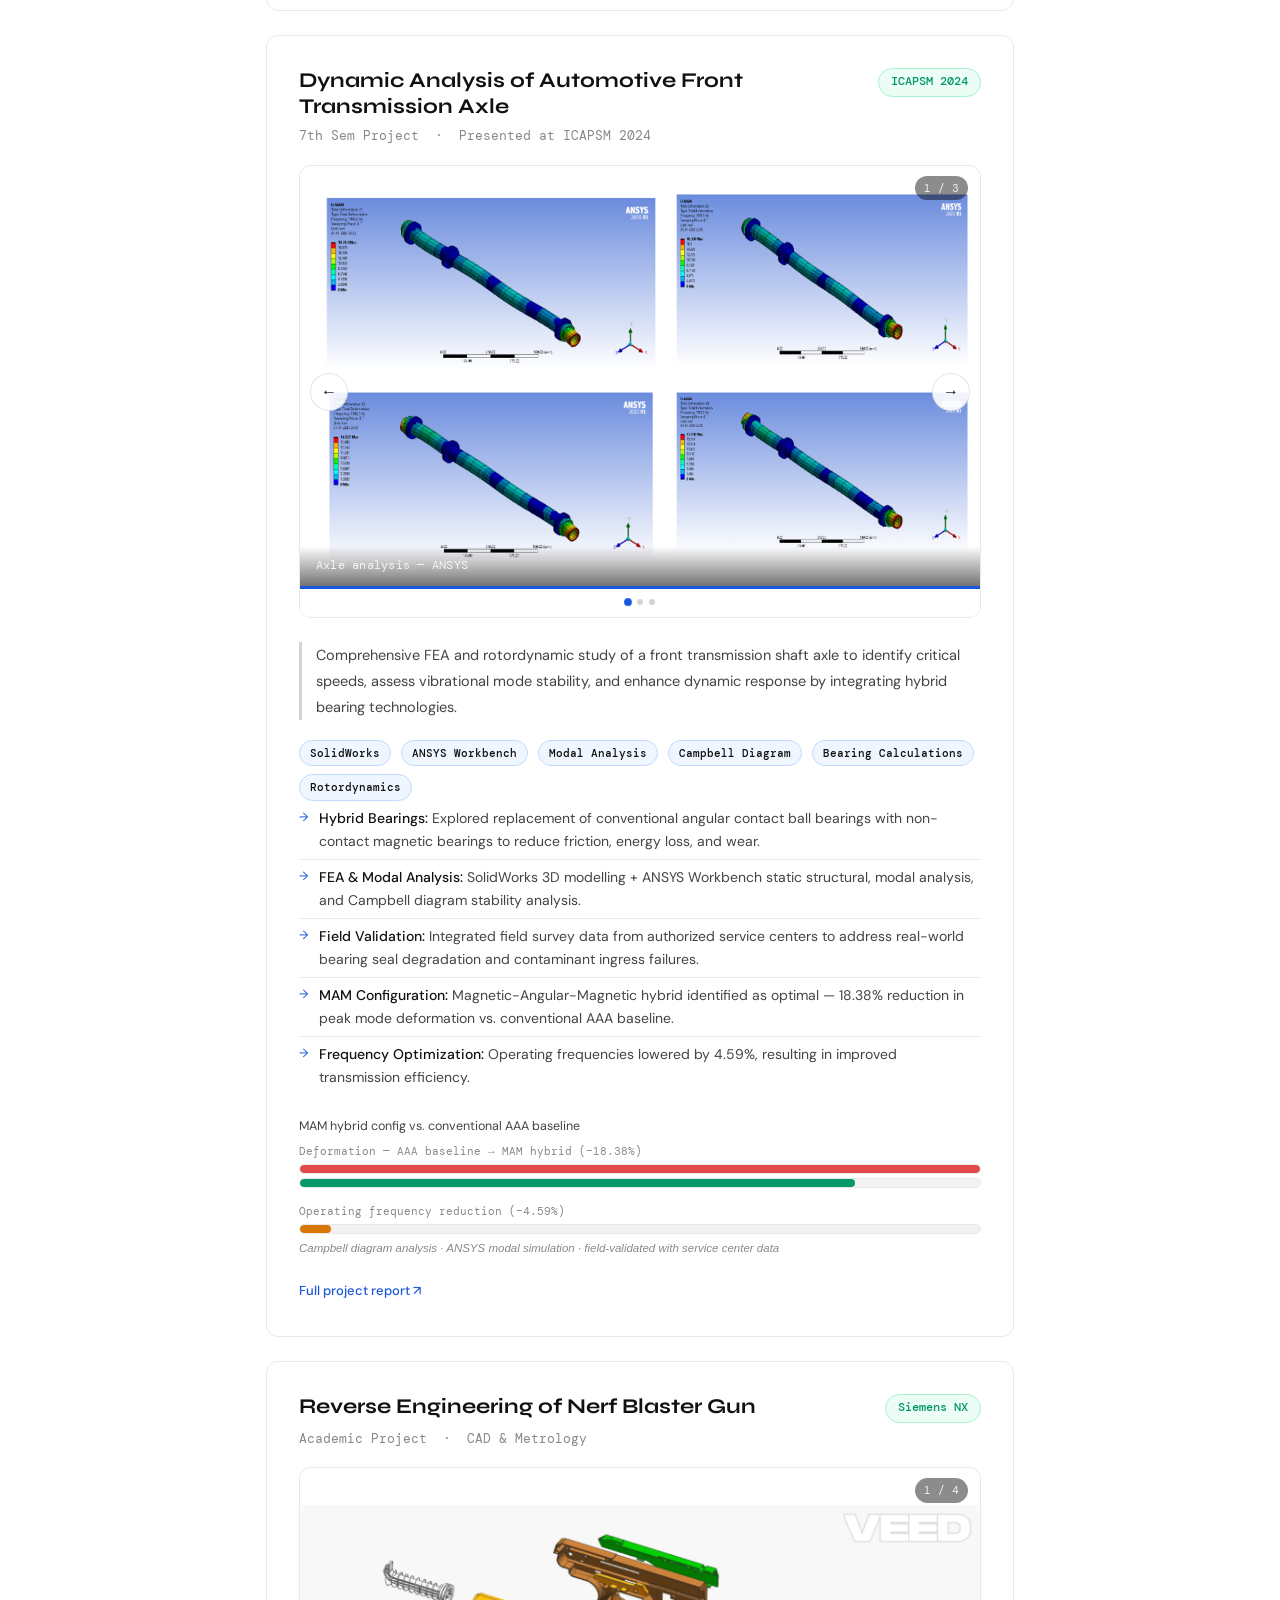
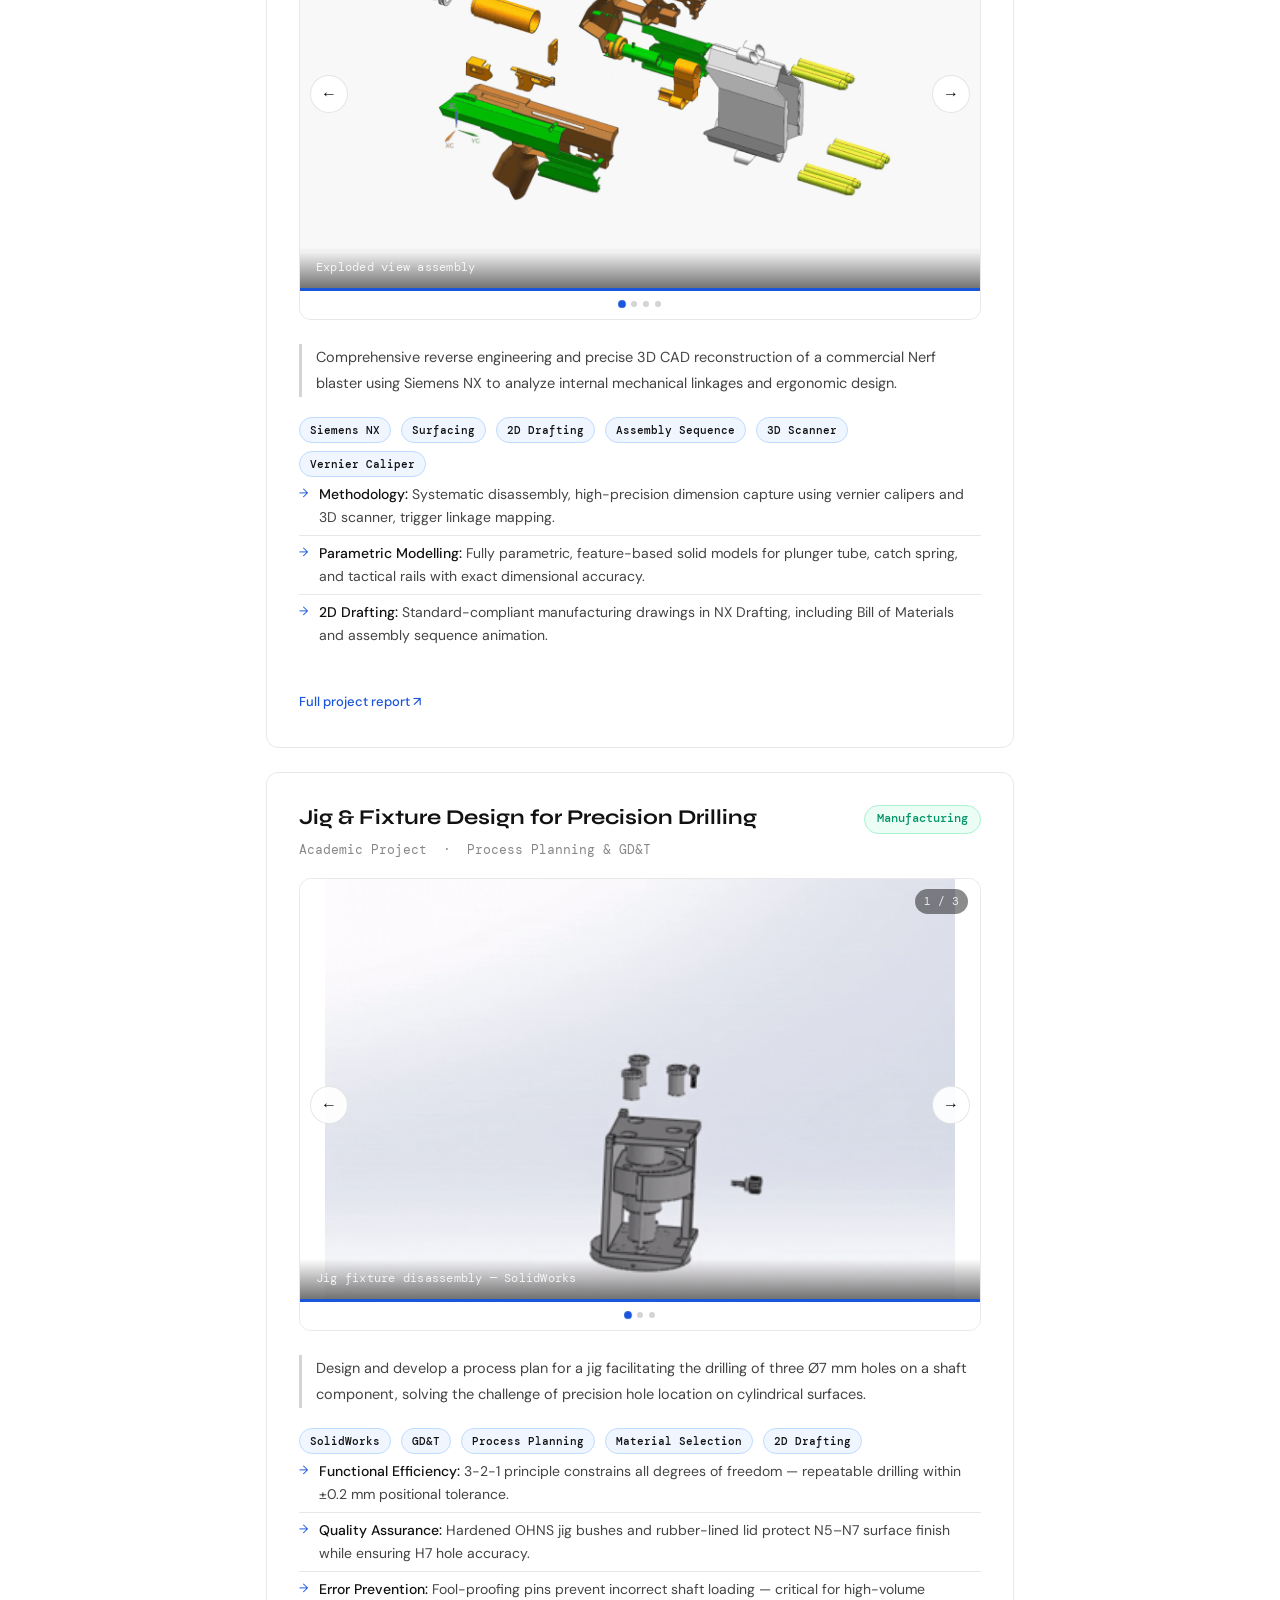
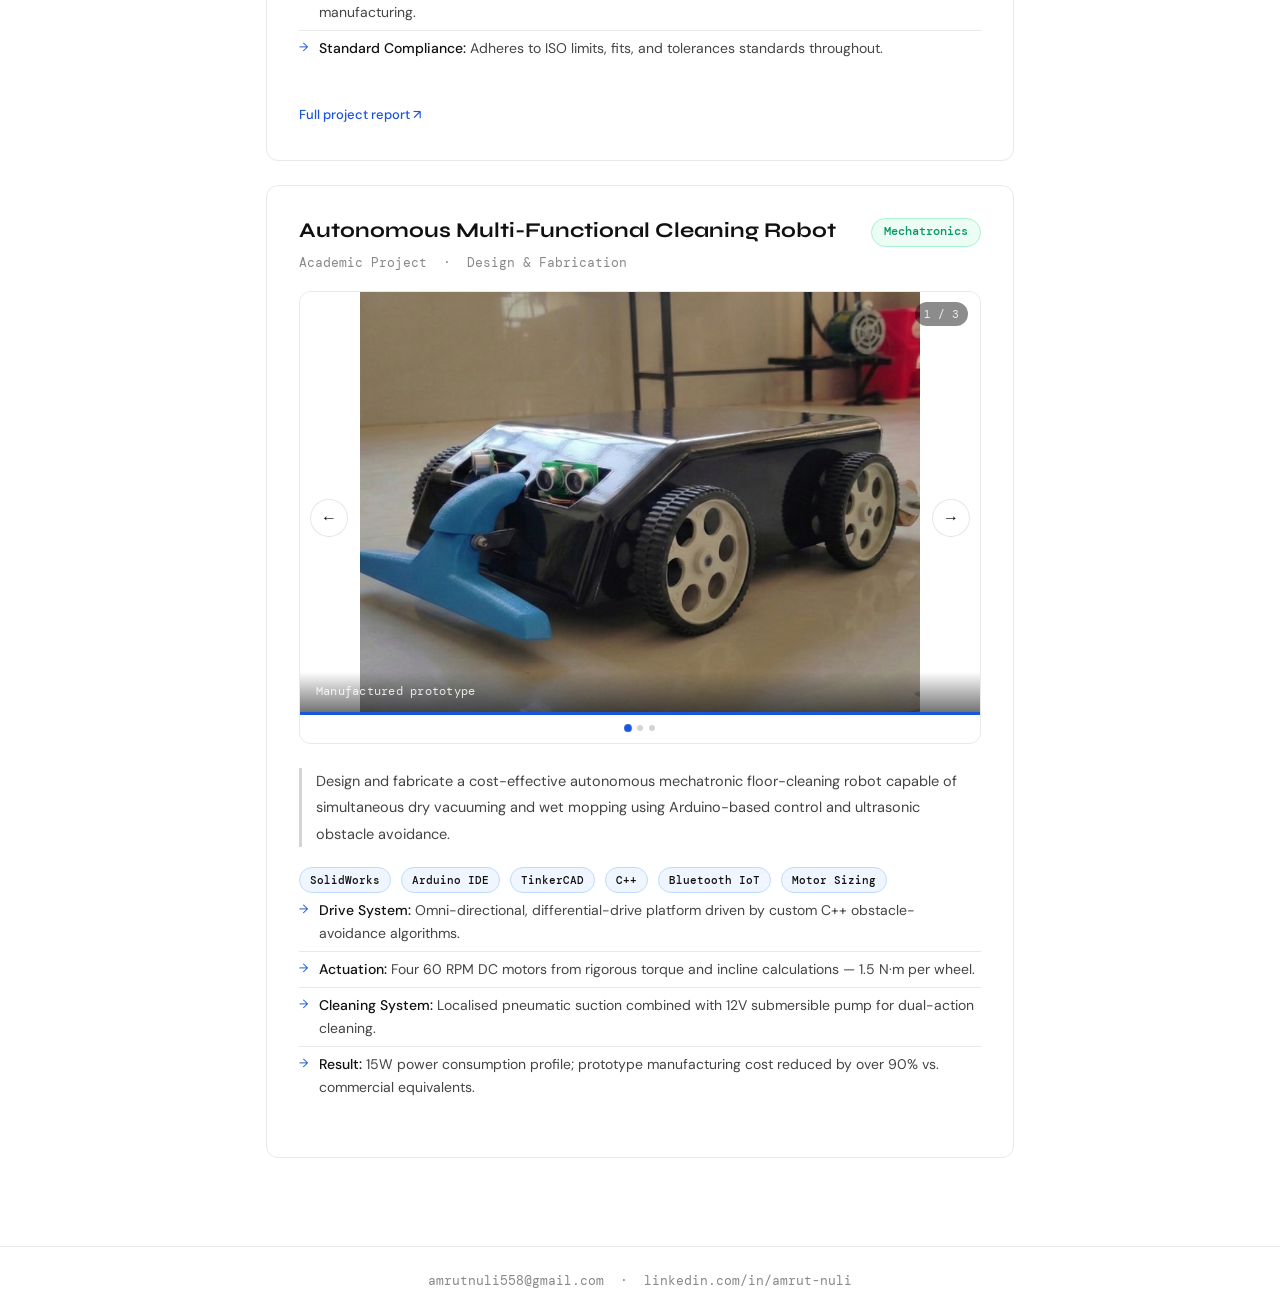
==== commit 84bef0a3: "Update academic-projects.html" ====
--- a/academic-projects.html
+++ b/academic-projects.html
@@ -73,6 +73,28 @@
       <li><strong>Weight Optimization:</strong> Lightweight 3D-printed PLA robotic arm and gripper to minimise energy consumption.</li>
     </ul>
 
+    <div class="result-bar-wrap result-anim" style="margin-top:18px;">
+      <div class="result-bar-label">
+        <span>Prototype cost reduction via 3D printing optimisation</span>
+        <span>−33%</span>
+      </div>
+      <div style="display:grid; gap:6px;">
+        <div>
+          <div style="font-size:11px; color:var(--text3); margin-bottom:4px; font-family:'DM Mono',monospace;">Conventional manufacturing cost (baseline)</div>
+          <div class="result-bar-track">
+            <div class="result-bar-fill red" style="width:0%" data-width="100%"></div>
+          </div>
+        </div>
+        <div>
+          <div style="font-size:11px; color:var(--text3); margin-bottom:4px; font-family:'DM Mono',monospace;">3D printing + parameter optimisation (−33%)</div>
+          <div class="result-bar-track">
+            <div class="result-bar-fill green" style="width:0%" data-width="67%"></div>
+          </div>
+        </div>
+      </div>
+      <div class="result-bar-note">Live camera YOLO V8 detection integrated · prototype successfully field-tested</div>
+    </div>
+
     <a class="proj-link" href="https://www.papermark.com/view/cmmnqycy70001i90438n8dvkn" target="_blank">Full project report ↗</a>
   </div>
 
@@ -110,6 +132,31 @@
       <li><strong>MAM Configuration:</strong> Magnetic-Angular-Magnetic hybrid identified as optimal — 18.38% reduction in peak mode deformation vs. conventional AAA baseline.</li>
       <li><strong>Frequency Optimization:</strong> Operating frequencies lowered by 4.59%, resulting in improved transmission efficiency.</li>
     </ul>
+
+    <div class="result-bar-wrap result-anim" style="margin-top:18px;">
+      <div class="result-bar-label">
+        <span>MAM hybrid config vs. conventional AAA baseline</span>
+        <span></span>
+      </div>
+      <div style="display:grid; gap:6px;">
+        <div>
+          <div style="font-size:11px; color:var(--text3); margin-bottom:4px; font-family:'DM Mono',monospace;">Deformation — AAA baseline → MAM hybrid (−18.38%)</div>
+          <div class="result-bar-track">
+            <div class="result-bar-fill red" style="width:0%" data-width="100%"></div>
+          </div>
+          <div class="result-bar-track" style="margin-top:4px;">
+            <div class="result-bar-fill green" style="width:0%" data-width="81.62%"></div>
+          </div>
+        </div>
+        <div style="margin-top:8px;">
+          <div style="font-size:11px; color:var(--text3); margin-bottom:4px; font-family:'DM Mono',monospace;">Operating frequency reduction (−4.59%)</div>
+          <div class="result-bar-track">
+            <div class="result-bar-fill amber" style="width:0%" data-width="4.59%" data-scale="10"></div>
+          </div>
+        </div>
+      </div>
+      <div class="result-bar-note">Campbell diagram analysis · ANSYS modal simulation · field-validated with service center data</div>
+    </div>
     <a class="proj-link" href="https://www.papermark.com/view/cmmns9k390004l804e8iyvzvl" target="_blank">Full project report ↗</a>
   </div>
 
@@ -283,6 +330,26 @@
 
   /* apply saved theme immediately on page load */
   applyTheme(localStorage.getItem('theme') === 'dark');
+  /* ── ANIMATED BAR CHARTS ON SCROLL ── */
+  (function() {
+    function animateBars() {
+      document.querySelectorAll('.result-anim').forEach(function(wrap) {
+        const rect = wrap.getBoundingClientRect();
+        if (rect.top < window.innerHeight * 0.88 && !wrap.dataset.animated) {
+          wrap.dataset.animated = 'true';
+          wrap.querySelectorAll('.result-bar-fill').forEach(function(bar) {
+            const target = bar.dataset.width || '0%';
+            setTimeout(function() {
+              bar.style.width = target;
+            }, 100);
+          });
+        }
+      });
+    }
+    window.addEventListener('scroll', animateBars, { passive: true });
+    setTimeout(animateBars, 400);
+  })();
+  
 </script>
   <!-- ═══════════════════════════════════════════════════
      MODAL — COTTON CRUISER CALCULATIONS
--- a/style.css
+++ b/style.css
@@ -999,3 +999,64 @@
   scroll-behavior: smooth;
   -webkit-overflow-scrolling: touch;
 }
+/* ── OPEN TO WORK INDICATOR ── */
+.open-to-work {
+  display: inline-flex; align-items: center; gap: 7px;
+  font-size: 12px; font-weight: 500;
+  color: var(--green);
+  background: var(--green-dim);
+  border: 1px solid var(--green-border);
+  border-radius: 20px; padding: 4px 12px 4px 8px;
+  margin-top: 10px; width: fit-content;
+}
+.pulse-dot {
+  width: 8px; height: 8px; border-radius: 50%;
+  background: var(--green); flex-shrink: 0;
+  animation: pulse-ring 1.8s ease-out infinite;
+}
+@keyframes pulse-ring {
+  0%   { box-shadow: 0 0 0 0 rgba(5,150,105,0.6); }
+  70%  { box-shadow: 0 0 0 7px rgba(5,150,105,0); }
+  100% { box-shadow: 0 0 0 0 rgba(5,150,105,0); }
+}
+
+/* ── TYPED TEXT ── */
+.typed-cursor {
+  display: inline-block; width: 2px; height: 1em;
+  background: var(--text3); margin-left: 2px;
+  vertical-align: middle;
+  animation: blink 0.75s step-end infinite;
+}
+@keyframes blink {
+  0%, 100% { opacity: 1; } 50% { opacity: 0; }
+}
+
+/* ── ANIMATED BAR CHART ── */
+.result-bar-wrap {
+  margin: 14px 0 4px;
+}
+.result-bar-label {
+  display: flex; justify-content: space-between;
+  font-size: 12.5px; color: var(--text2); margin-bottom: 6px;
+}
+.result-bar-label span:last-child {
+  font-family: 'DM Mono', monospace;
+  font-weight: 500; color: var(--accent);
+}
+.result-bar-track {
+  height: 10px; background: var(--bg3);
+  border-radius: 20px; overflow: hidden;
+  border: 1px solid var(--border);
+}
+.result-bar-fill {
+  height: 100%; border-radius: 20px;
+  width: 0%; transition: width 1.4s cubic-bezier(0.4,0,0.2,1);
+  background: var(--accent);
+}
+.result-bar-fill.green { background: var(--green); }
+.result-bar-fill.amber { background: var(--amber); }
+.result-bar-fill.red   { background: #e24b4a; }
+.result-bar-note {
+  font-size: 11.5px; color: var(--text3);
+  margin-top: 5px; font-style: italic;
+}
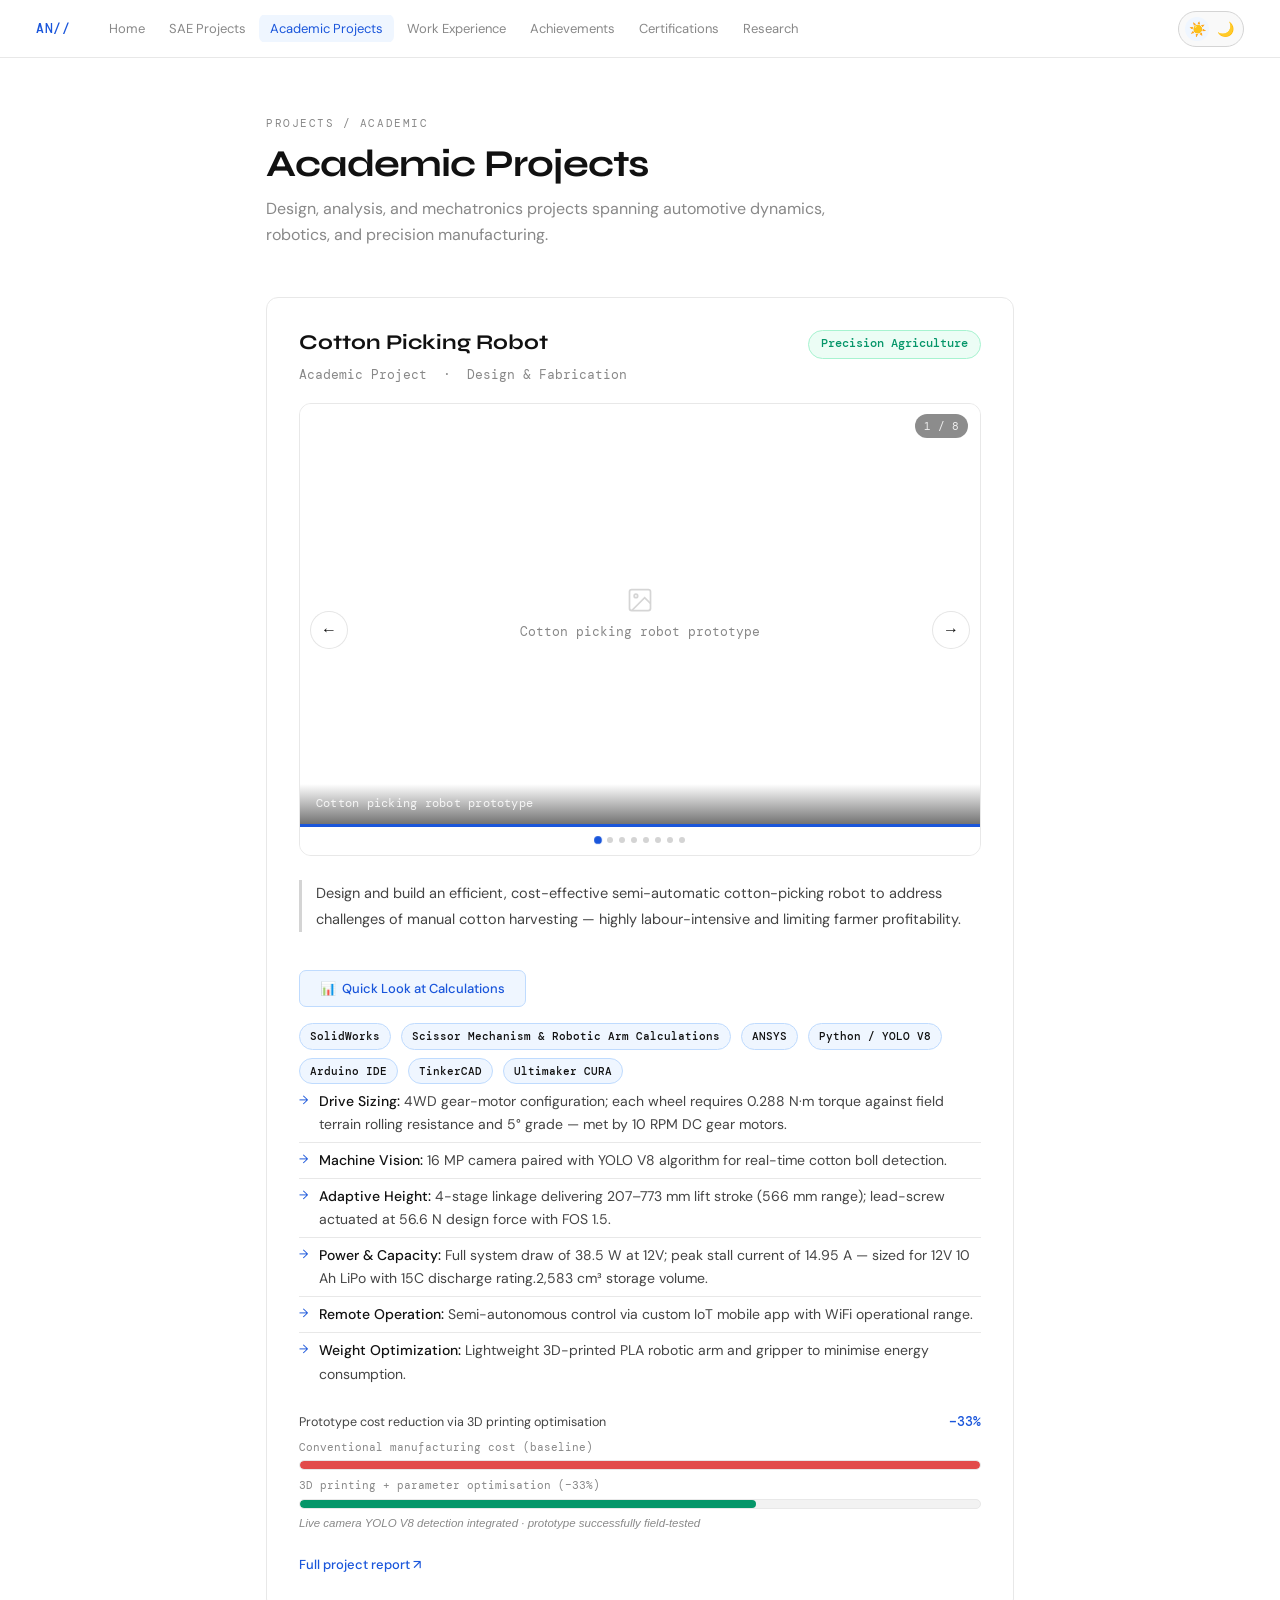
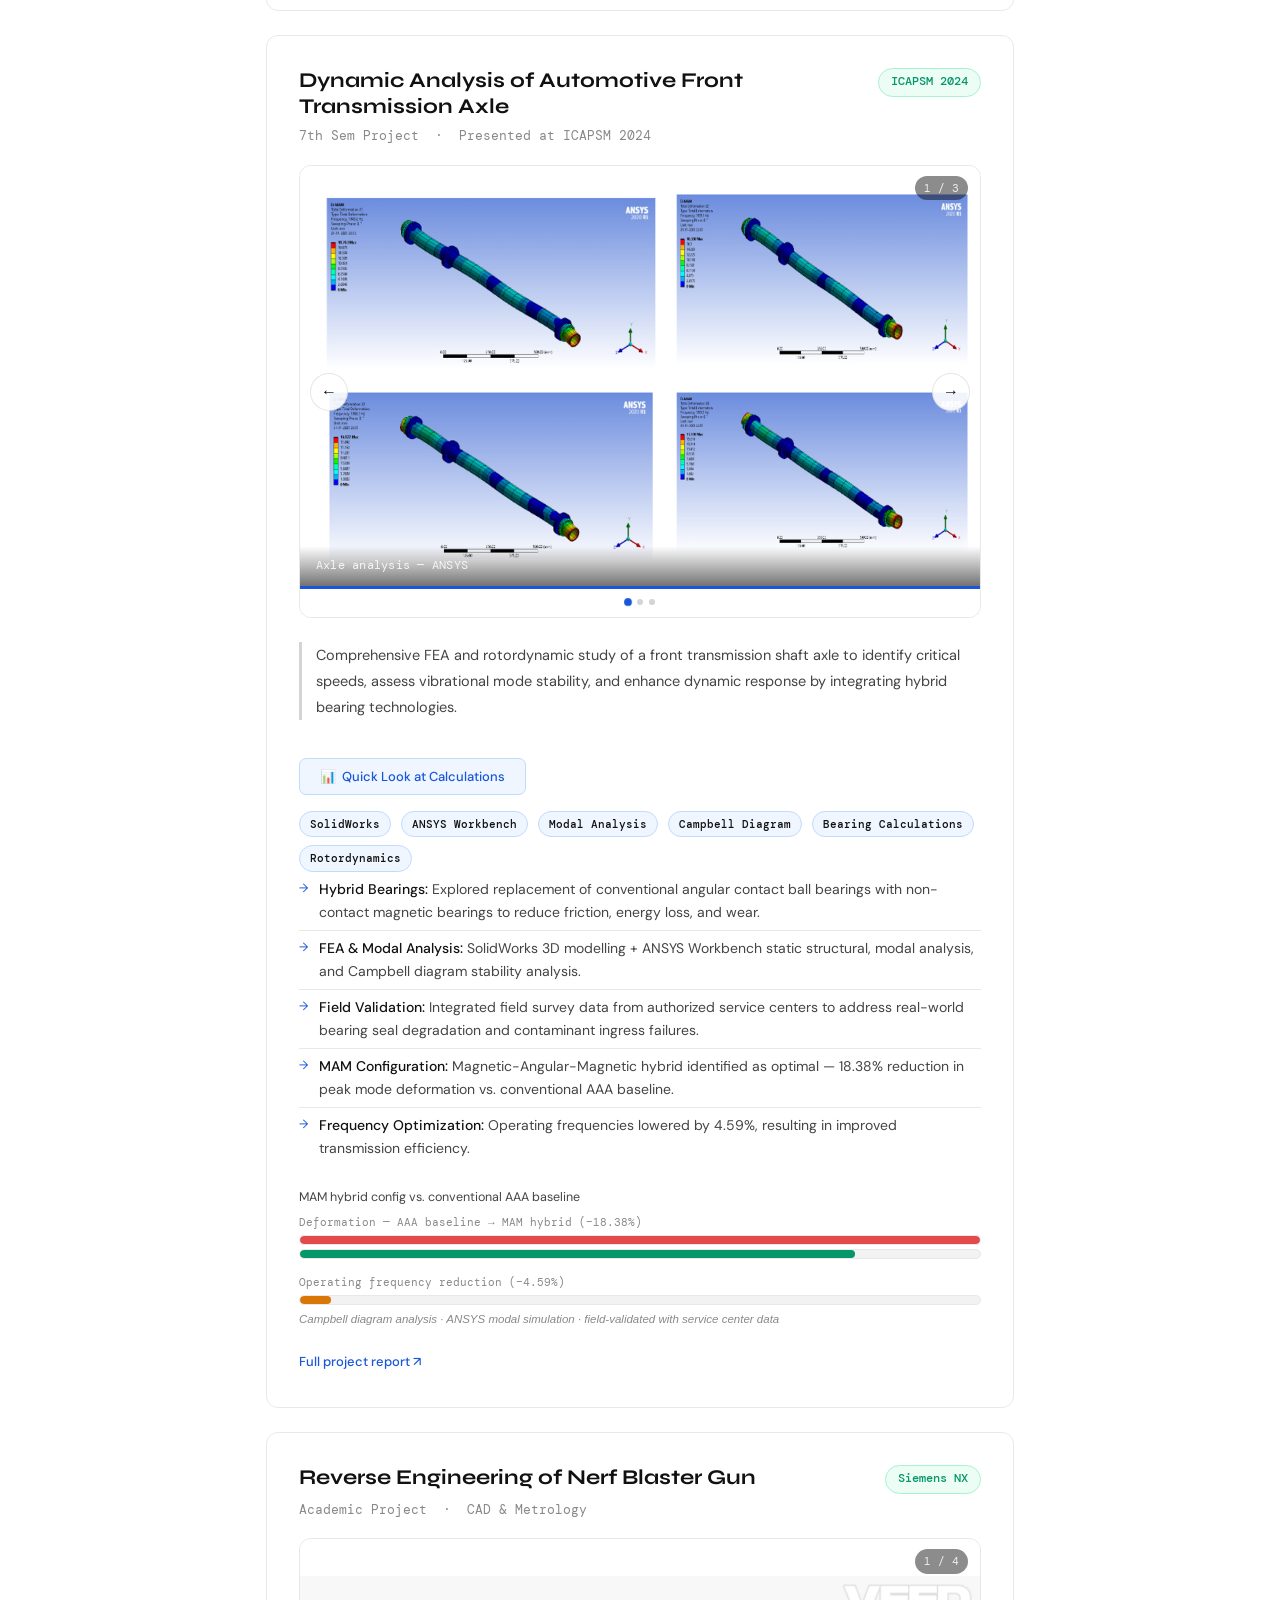
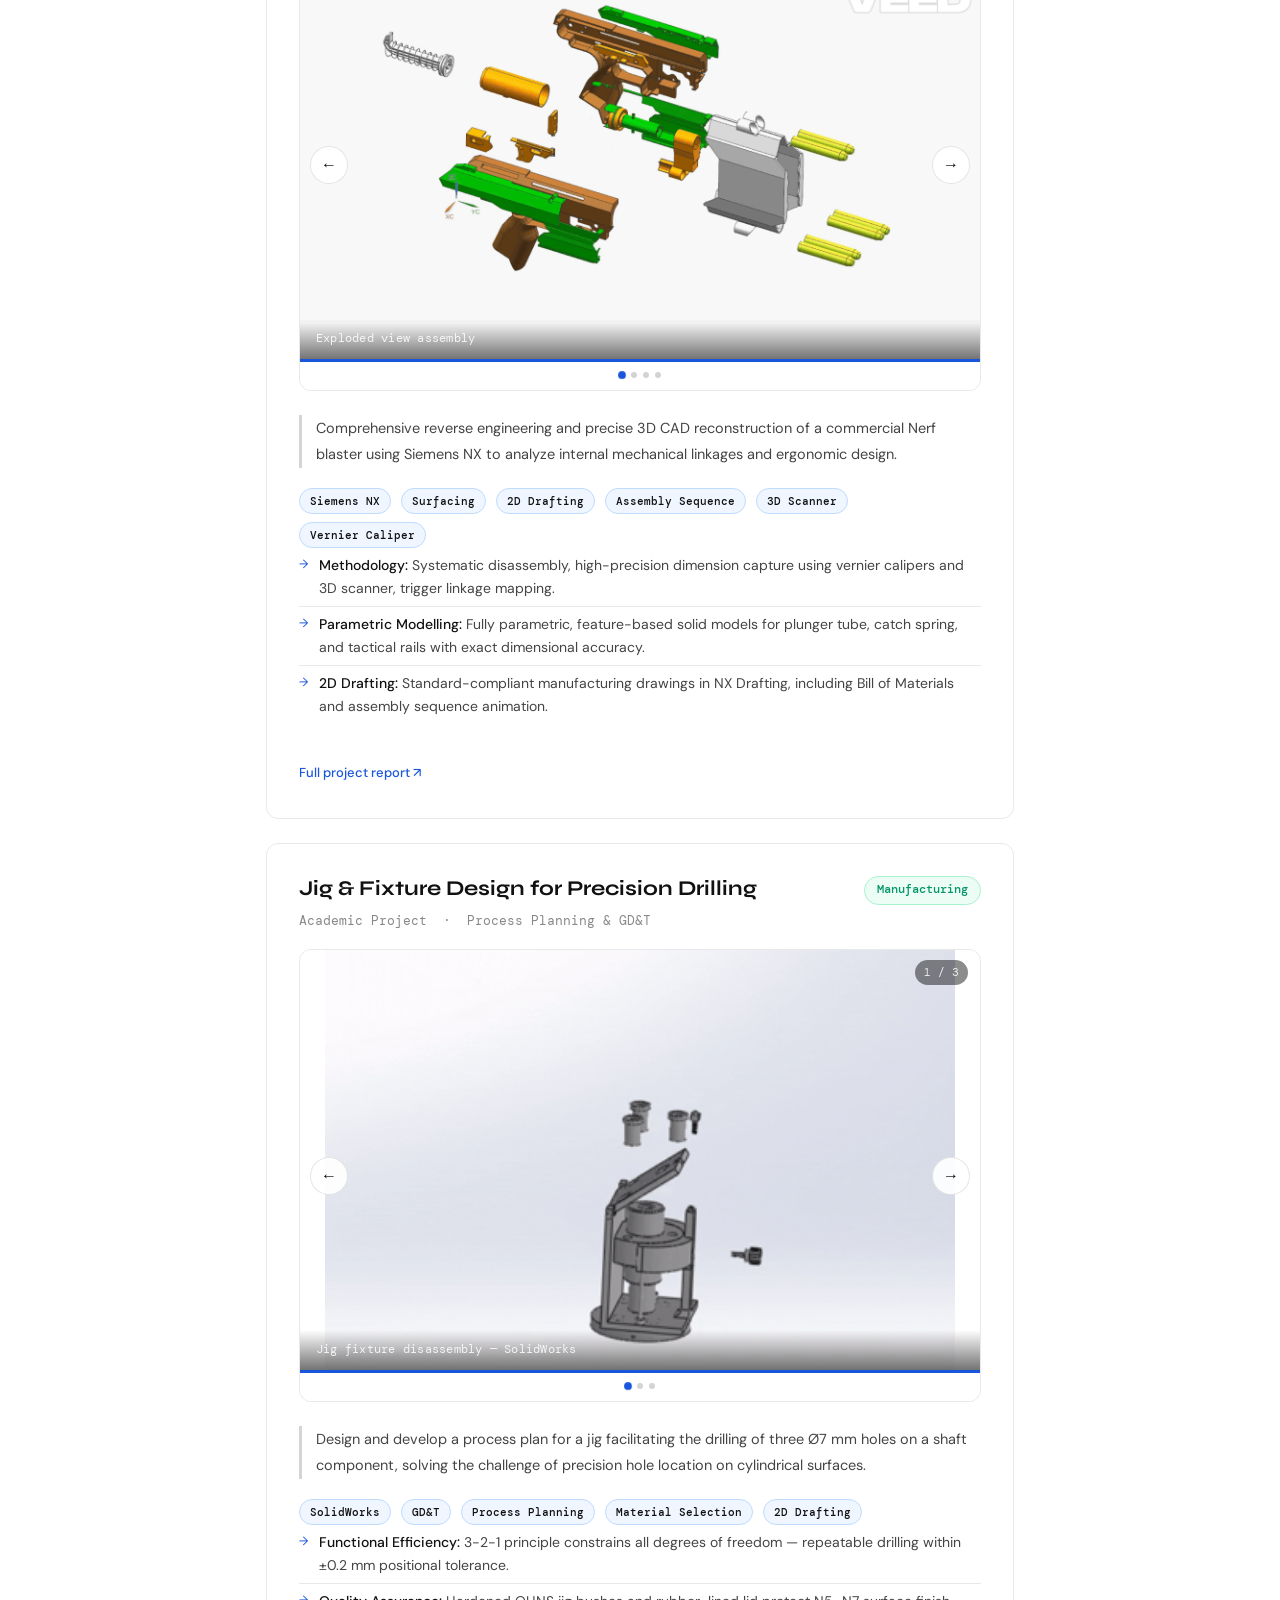
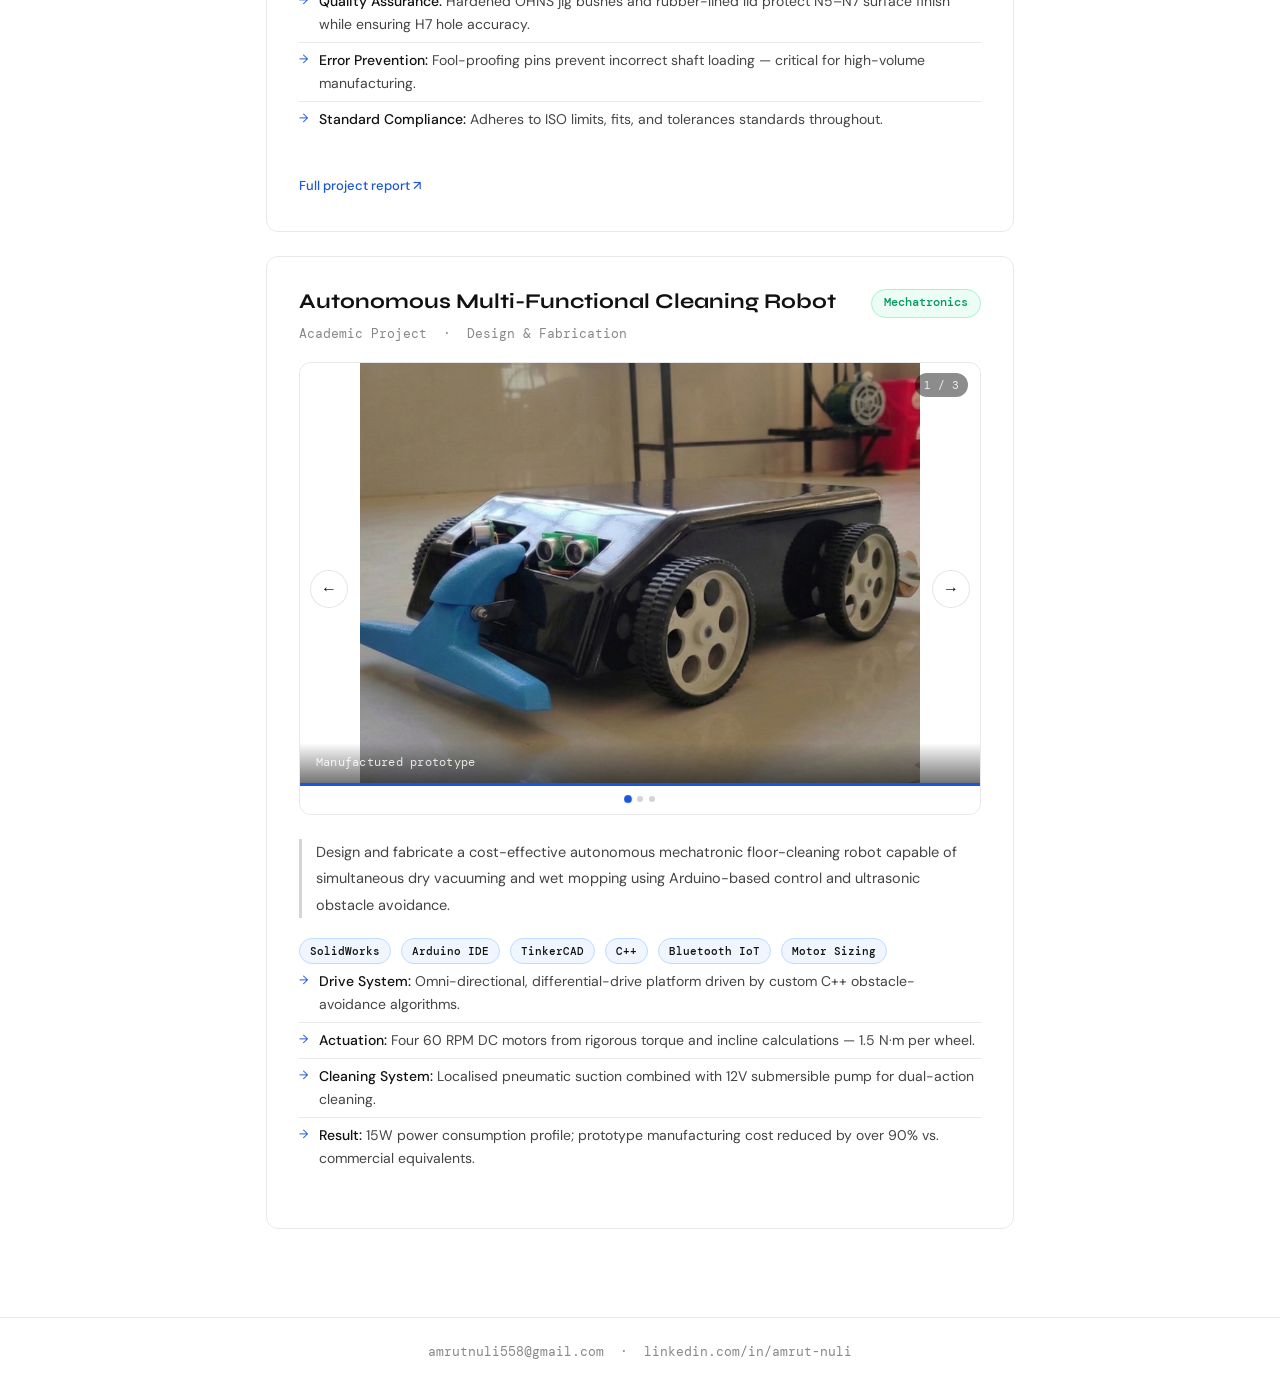
==== commit c4e88340: "Update academic-projects.html" ====
--- a/academic-projects.html
+++ b/academic-projects.html
@@ -113,7 +113,10 @@
       speeds, assess vibrational mode stability, and enhance dynamic response by integrating hybrid
       bearing technologies.
     </p>
-    
+    <button class="quick-look-btn" onclick="openModal('modal-axle-calcs')"
+        style="margin-top:18px;">
+  📊 &nbsp;Quick Look at Calculations
+</button>
       <div class="tools-row">
         
       <span class="tool-tag">SolidWorks</span>
@@ -492,6 +495,112 @@
     </div>
   </div>
 </div>
-  
+  <!-- ═══════════════════════════════════════════════════
+     MODAL — AXLE CALCULATIONS
+════════════════════════════════════════════════════ -->
+<div class="modal-overlay" id="modal-axle-calcs"
+     onclick="handleOverlayClick(event,'modal-axle-calcs')">
+  <div class="modal-box" style="max-width:900px;">
+
+    <!-- Sticky header -->
+    <div class="modal-header">
+      <div>
+        <div class="modal-title">Axle — Design Calculations</div>
+        <div class="modal-sub">
+          Critical Rotational speed · Torsional & Stress analysis· bearing life calcs · Campbell diagram
+        </div>
+      </div>
+      <button class="modal-close" onclick="closeModal('modal-axle-calcs')">✕</button>
+    </div>
+
+    <!-- Scrollable body — images stacked -->
+    <div class="modal-body" style="padding:0;">
+
+      <!-- Section 1 -->
+      <div style="padding:20px 28px 0;">
+        <div class="modal-section-label">1 — final consolidated results </div>
+      </div>
+      <div style="padding:0 28px 24px;">
+        <img src="images/academic/axle/calc-1.PNG"
+             alt="final consolidated results "
+             style="width:100%; height:auto; display:block;
+                    border-radius:var(--radius-sm);
+                    border:1px solid var(--border);"/>
+      </div>
+
+      <div style="height:1px; background:var(--border); margin:0 28px;"></div>
+
+      <!-- Section 2 -->
+      <div style="padding:20px 28px 0;">
+        <div class="modal-section-label">2 — shaft speed &amp; critical speed;</div>
+      </div>
+      <div style="padding:0 28px 24px;">
+        <img src="images/academic/axle/calc-2.PNG"
+             alt="shaft and critical speed"
+             style="width:100%; height:auto; display:block;
+                    border-radius:var(--radius-sm);
+                    border:1px solid var(--border);"/>
+      </div>
+
+      <div style="height:1px; background:var(--border); margin:0 28px;"></div>
+
+      <!-- Section 3 -->
+      <div style="padding:20px 28px 0;">
+        <div class="modal-section-label">3 — Torque &amp; torsional Stress analysis; </div>
+      </div>
+      <div style="padding:0 28px 24px;">
+        <img src="images/academic/axle/calc-3.PNG"
+             alt="Torque,Torsional Stress"
+             style="width:100%; height:auto; display:block;
+                    border-radius:var(--radius-sm);
+                    border:1px solid var(--border);"/>
+      </div>
+
+      <div style="height:1px; background:var(--border); margin:0 28px;"></div>
+
+      <!-- Section 4 -->
+      <div style="padding:20px 28px 0;">
+        <div class="modal-section-label">4 — FBD &amp; Joint Load Calcs; </div>
+      </div>
+      <div style="padding:0 28px 24px;">
+        <img src="images/academic/axle/calc-4.PNG"
+             alt="FBD joint load"
+             style="width:100%; height:auto; display:block;
+                    border-radius:var(--radius-sm);
+                    border:1px solid var(--border);"/>
+      </div>
+
+      <div style="height:1px; background:var(--border); margin:0 28px;"></div>
+
+      <!-- Section 5 -->
+      <div style="padding:20px 28px 0;">
+        <div class="modal-section-label">5 — bearing Life &amp; campbell results</div>
+      </div>
+      <div style="padding:0 28px 28px;">
+        <img src="images/academic/axle/calc-5.PNG"
+             alt="bearing Life &amp; campbell results"
+             style="width:100%; height:auto; display:block;
+                    border-radius:var(--radius-sm);
+                    border:1px solid var(--border);"/>
+      </div>
+
+      <!-- Bottom close button so user doesn't have to scroll back up -->
+      <div style="padding:0 28px 28px; text-align:center;">
+        <button onclick="closeModal('modal-axle-calcs')"
+                style="font-family:'DM Sans',sans-serif; font-size:13px;
+                       font-weight:500; padding:10px 32px;
+                       border-radius:var(--radius-sm);
+                       border:1px solid var(--border2);
+                       background:var(--bg2); color:var(--text2);
+                       cursor:pointer; transition:all 0.15s;"
+                onmouseover="this.style.background='var(--bg3)'; this.style.color='var(--text)'"
+                onmouseout="this.style.background='var(--bg2)'; this.style.color='var(--text2)'">
+          Close ✕
+        </button>
+      </div>
+
+    </div>
+  </div>
+</div>
 </body>
 </html>
--- a/style.css
+++ b/style.css
@@ -1020,17 +1020,6 @@
   100% { box-shadow: 0 0 0 0 rgba(5,150,105,0); }
 }
 
-/* ── TYPED TEXT ── */
-.typed-cursor {
-  display: inline-block; width: 2px; height: 1em;
-  background: var(--text3); margin-left: 2px;
-  vertical-align: middle;
-  animation: blink 0.75s step-end infinite;
-}
-@keyframes blink {
-  0%, 100% { opacity: 1; } 50% { opacity: 0; }
-}
-
 /* ── ANIMATED BAR CHART ── */
 .result-bar-wrap {
   margin: 14px 0 4px;
@@ -1060,3 +1049,635 @@
   font-size: 11.5px; color: var(--text3);
   margin-top: 5px; font-style: italic;
 }
+/* ══════════════════════════════════════
+   TELEMETRY HUD HOVER CARDS
+══════════════════════════════════════ */
+.stat-card {
+  position: relative;
+  overflow: hidden;
+  cursor: default;
+}
+.stat-card canvas {
+  position: absolute;
+  inset: 0;
+  width: 100% !important;
+  height: 100% !important;
+  opacity: 0;
+  transition: opacity 0.4s ease;
+  pointer-events: none;
+}
+.stat-card:hover canvas {
+  opacity: 1;
+}
+.stat-card .stat-val,
+.stat-card .stat-desc {
+  position: relative;
+  z-index: 2;
+  transition: color 0.3s;
+}
+.stat-card:hover .stat-val {
+  color: var(--accent);
+}
+/* HUD scan line effect on hover */
+.stat-card::after {
+  content: '';
+  position: absolute;
+  inset: 0;
+  background: repeating-linear-gradient(
+    0deg,
+    transparent,
+    transparent 3px,
+    rgba(26,86,219,0.025) 3px,
+    rgba(26,86,219,0.025) 4px
+  );
+  opacity: 0;
+  transition: opacity 0.4s;
+  pointer-events: none;
+  z-index: 1;
+}
+.stat-card:hover::after { opacity: 1; }
+/* HUD corner brackets */
+.stat-card::before {
+  content: '';
+  position: absolute;
+  inset: 6px;
+  border: 1.5px solid transparent;
+  border-radius: 6px;
+  transition: border-color 0.35s;
+  pointer-events: none;
+  z-index: 3;
+}
+.stat-card:hover::before {
+  border-color: rgba(26,86,219,0.2);
+}
+/* HUD label that appears on hover */
+.hud-label {
+  position: absolute;
+  top: 8px; right: 10px;
+  font-family: 'DM Mono', monospace;
+  font-size: 8px; letter-spacing: 0.12em;
+  text-transform: uppercase;
+  color: var(--accent);
+  opacity: 0;
+  transition: opacity 0.4s;
+  z-index: 4;
+  pointer-events: none;
+}
+.stat-card:hover .hud-label { opacity: 0.7; }
+
+body.dark .stat-card::after {
+  background: repeating-linear-gradient(
+    0deg,
+    transparent,
+    transparent 3px,
+    rgba(74,158,255,0.04) 3px,
+    rgba(74,158,255,0.04) 4px
+  );
+}
+/* ══════════════════════════════════════
+   ENGINEERING GRID HERO BG
+══════════════════════════════════════ */
+.hero-bg {
+  position: relative;
+}
+.hero-bg::before {
+  content: '';
+  position: absolute;
+  inset: -40px;
+  background-image:
+    radial-gradient(circle, var(--border) 1px, transparent 1px);
+  background-size: 24px 24px;
+  opacity: 0.5;
+  pointer-events: none;
+  z-index: 0;
+  transition: transform 0.1s ease-out;
+}
+.hero-bg > * { position: relative; z-index: 1; }
+
+/* ══════════════════════════════════════
+   ACHIEVEMENT TICKER
+══════════════════════════════════════ */
+.ticker-wrap {
+  overflow: hidden;
+  background: var(--accent-dim);
+  border-top: 1px solid var(--accent-border);
+  border-bottom: 1px solid var(--accent-border);
+  padding: 9px 0;
+  margin: 0 -36px 36px;
+  white-space: nowrap;
+}
+.ticker-track {
+  display: inline-flex;
+  animation: ticker-scroll 28s linear infinite;
+  gap: 0;
+}
+.ticker-track:hover { animation-play-state: paused; }
+.ticker-item {
+  display: inline-flex;
+  align-items: center;
+  gap: 8px;
+  padding: 0 32px;
+  font-family: 'DM Mono', monospace;
+  font-size: 11.5px;
+  color: var(--accent);
+  font-weight: 500;
+  letter-spacing: 0.04em;
+  white-space: nowrap;
+}
+.ticker-dot {
+  width: 4px; height: 4px;
+  border-radius: 50%;
+  background: var(--accent-border);
+  flex-shrink: 0;
+}
+@keyframes ticker-scroll {
+  0%   { transform: translateX(0); }
+  100% { transform: translateX(-50%); }
+}
+
+/* ══════════════════════════════════════
+   CAREER TIMELINE
+══════════════════════════════════════ */
+.career-timeline {
+  position: relative;
+  padding: 24px 0 8px;
+  overflow: hidden;
+}
+.career-line {
+  position: absolute;
+  top: 50%; left: 0; right: 0;
+  height: 1px;
+  background: var(--border);
+  transform: translateY(-50%);
+}
+.career-line-fill {
+  height: 100%;
+  background: linear-gradient(90deg, var(--accent), var(--green));
+  width: 0%;
+  transition: width 1.8s cubic-bezier(0.4,0,0.2,1);
+}
+.career-nodes {
+  display: flex;
+  justify-content: space-between;
+  position: relative;
+  z-index: 2;
+}
+.career-node {
+  display: flex;
+  flex-direction: column;
+  align-items: center;
+  gap: 0;
+  cursor: default;
+}
+.career-node-dot {
+  width: 12px; height: 12px;
+  border-radius: 50%;
+  background: var(--bg);
+  border: 2px solid var(--border2);
+  transition: border-color 0.3s, transform 0.3s;
+  margin: 0;
+  position: relative;
+  z-index: 2;
+}
+.career-node.active .career-node-dot {
+  border-color: var(--accent);
+  background: var(--accent-dim);
+  transform: scale(1.3);
+}
+.career-node.highlight .career-node-dot {
+  border-color: var(--green);
+  background: var(--green-dim);
+  transform: scale(1.4);
+  box-shadow: 0 0 0 3px var(--green-dim);
+}
+.career-node:hover .career-node-dot {
+  transform: scale(1.5);
+}
+.career-node-label {
+  font-family: 'DM Mono', monospace;
+  font-size: 9.5px;
+  color: var(--text3);
+  text-align: center;
+  max-width: 72px;
+  line-height: 1.4;
+  margin-top: 8px;
+}
+.career-node.active .career-node-label { color: var(--accent); }
+.career-node.highlight .career-node-label { color: var(--green); }
+.career-node-date {
+  font-family: 'DM Mono', monospace;
+  font-size: 8.5px;
+  color: var(--text3);
+  text-align: center;
+  margin-bottom: 8px;
+}
+
+/* ══════════════════════════════════════
+   RADAR CHART
+══════════════════════════════════════ */
+.radar-wrap {
+  display: flex;
+  align-items: center;
+  gap: 32px;
+  flex-wrap: wrap;
+}
+.radar-canvas-wrap {
+  flex-shrink: 0;
+}
+.radar-legend {
+  flex: 1;
+  min-width: 160px;
+}
+.radar-legend-item {
+  display: flex;
+  align-items: center;
+  gap: 10px;
+  margin-bottom: 10px;
+  font-size: 13px;
+  color: var(--text2);
+}
+.radar-legend-dot {
+  width: 10px; height: 10px;
+  border-radius: 50%;
+  flex-shrink: 0;
+}
+.radar-legend-bar {
+  flex: 1;
+  height: 4px;
+  background: var(--bg3);
+  border-radius: 20px;
+  overflow: hidden;
+}
+.radar-legend-fill {
+  height: 100%;
+  border-radius: 20px;
+  width: 0%;
+  transition: width 1.4s cubic-bezier(0.4,0,0.2,1);
+}
+
+/* ══════════════════════════════════════
+   FLIP PROJECT CARDS
+══════════════════════════════════════ */
+.flip-grid {
+  display: grid;
+  grid-template-columns: repeat(auto-fill, minmax(220px, 1fr));
+  gap: 14px;
+}
+.flip-card {
+  height: 160px;
+  perspective: 900px;
+  cursor: pointer;
+}
+.flip-card-inner {
+  position: relative;
+  width: 100%; height: 100%;
+  transition: transform 0.55s cubic-bezier(0.4,0,0.2,1);
+  transform-style: preserve-3d;
+}
+.flip-card:hover .flip-card-inner {
+  transform: rotateY(180deg);
+}
+.flip-front, .flip-back {
+  position: absolute;
+  inset: 0;
+  backface-visibility: hidden;
+  -webkit-backface-visibility: hidden;
+  border-radius: var(--radius);
+  border: 1px solid var(--border);
+  padding: 18px;
+  background: var(--bg);
+}
+.flip-back {
+  transform: rotateY(180deg);
+  background: var(--accent-dim);
+  border-color: var(--accent-border);
+}
+.flip-front-type {
+  font-family: 'DM Mono', monospace;
+  font-size: 10px;
+  text-transform: uppercase;
+  letter-spacing: 0.1em;
+  color: var(--text3);
+  margin-bottom: 8px;
+}
+.flip-front-title {
+  font-family: 'Syne', sans-serif;
+  font-size: 15px;
+  font-weight: 600;
+  color: var(--text);
+  line-height: 1.3;
+  margin-bottom: 6px;
+}
+.flip-front-sub {
+  font-size: 12px;
+  color: var(--text3);
+}
+.flip-back-result {
+  font-size: 22px;
+  font-weight: 700;
+  font-family: 'Syne', sans-serif;
+  color: var(--accent);
+  margin-bottom: 6px;
+}
+.flip-back-desc {
+  font-size: 12.5px;
+  color: var(--text2);
+  line-height: 1.6;
+  margin-bottom: 12px;
+}
+.flip-back-link {
+  font-size: 12px;
+  color: var(--accent);
+  text-decoration: none;
+  font-family: 'DM Mono', monospace;
+  font-weight: 500;
+  border-bottom: 1px solid var(--accent-border);
+}
+
+/* ══════════════════════════════════════
+   ENGINEERING CROSSHAIR CURSOR
+══════════════════════════════════════ */
+.crosshair-overlay {
+  position: fixed;
+  pointer-events: none;
+  z-index: 9998;
+  opacity: 0;
+  transition: opacity 0.3s;
+}
+.crosshair-overlay.visible { opacity: 1; }
+.crosshair-h {
+  position: absolute;
+  width: 28px; height: 1px;
+  background: var(--accent);
+  top: 50%; left: 50%;
+  transform: translate(-50%,-50%);
+}
+.crosshair-v {
+  position: absolute;
+  width: 1px; height: 28px;
+  background: var(--accent);
+  top: 50%; left: 50%;
+  transform: translate(-50%,-50%);
+}
+.crosshair-ring {
+  position: absolute;
+  width: 14px; height: 14px;
+  border: 1px solid var(--accent);
+  border-radius: 50%;
+  top: 50%; left: 50%;
+  transform: translate(-50%,-50%);
+}
+.crosshair-coords {
+  position: absolute;
+  font-family: 'DM Mono', monospace;
+  font-size: 9px;
+  color: var(--accent);
+  top: 50%;
+  left: calc(50% + 16px);
+  transform: translateY(-50%);
+  white-space: nowrap;
+  letter-spacing: 0.05em;
+}
+
+@media (max-width: 620px) {
+  .ticker-wrap { margin: 0 -18px 28px; }
+  .career-node-label { font-size: 8px; max-width: 54px; }
+  .flip-grid { grid-template-columns: 1fr 1fr; }
+  .flip-card { height: 140px; }
+  .radar-wrap { flex-direction: column; }
+}
+/* ══ PDF MODAL ══ */
+.pdf-overlay {
+  display: none; position: fixed; inset: 0;
+  background: rgba(0,0,0,0.82); z-index: 2000;
+  align-items: center; justify-content: center;
+  padding: 16px; backdrop-filter: blur(6px);
+}
+.pdf-overlay.open { display: flex; }
+.pdf-box {
+  background: var(--bg); border: 1px solid var(--border2);
+  border-radius: var(--radius); width: 100%;
+  max-width: 880px; height: 88vh;
+  display: flex; flex-direction: column; overflow: hidden;
+  animation: slideUp 0.25s ease;
+}
+.pdf-header {
+  display: flex; justify-content: space-between;
+  align-items: center; padding: 14px 20px;
+  border-bottom: 1px solid var(--border);
+  flex-shrink: 0; gap: 12px; background: var(--bg);
+}
+.pdf-header-title {
+  font-family: 'Syne', sans-serif;
+  font-size: 15px; font-weight: 700; color: var(--text);
+}
+.pdf-header-sub {
+  font-size: 11px; color: var(--text3);
+  font-family: 'DM Mono', monospace; margin-top: 2px;
+}
+.pdf-header-right { display: flex; align-items: center; gap: 8px; flex-shrink: 0; }
+.pdf-ext-btn {
+  display: inline-flex; align-items: center; gap: 5px;
+  font-size: 12px; font-weight: 500; padding: 6px 14px;
+  border-radius: var(--radius-sm); border: 1px solid var(--accent-border);
+  background: var(--accent-dim); color: var(--accent);
+  text-decoration: none; font-family: 'DM Sans', sans-serif;
+  transition: all 0.15s; white-space: nowrap;
+}
+.pdf-ext-btn:hover { background: var(--accent); color: #fff; border-color: var(--accent); }
+.pdf-close-btn {
+  width: 32px; height: 32px; border-radius: 50%;
+  border: 1px solid var(--border2); background: var(--bg2);
+  color: var(--text2); font-size: 16px; cursor: pointer;
+  display: flex; align-items: center; justify-content: center;
+  transition: background 0.15s; line-height: 1;
+}
+.pdf-close-btn:hover { background: var(--bg3); color: var(--text); }
+.pdf-body { flex: 1; overflow: hidden; position: relative; background: var(--bg3); }
+.pdf-body iframe { width: 100%; height: 100%; border: none; display: block; }
+.pdf-fallback {
+  display: none; position: absolute; inset: 0;
+  flex-direction: column; align-items: center;
+  justify-content: center; gap: 16px; padding: 40px;
+  text-align: center; background: var(--bg3);
+}
+.pdf-fallback.show { display: flex; }
+.pdf-fallback-msg { font-size: 14px; color: var(--text2); line-height: 1.75; }
+.pdf-fallback-link {
+  font-size: 13.5px; font-weight: 500; color: var(--accent);
+  text-decoration: none; border-bottom: 1px solid var(--accent-border);
+}
+.pdf-spinner-wrap {
+  position: absolute; inset: 0; display: flex;
+  flex-direction: column; align-items: center;
+  justify-content: center; gap: 14px;
+  background: var(--bg3); z-index: 1;
+}
+.pdf-spinner-wrap.hide { display: none; }
+.pdf-spinner {
+  width: 32px; height: 32px;
+  border: 2.5px solid var(--border2);
+  border-top-color: var(--accent); border-radius: 50%;
+  animation: pdf-spin 0.75s linear infinite;
+}
+@keyframes pdf-spin { to { transform: rotate(360deg); } }
+.pdf-spinner-text { font-size: 12px; color: var(--text3); font-family: 'DM Mono', monospace; }
+.report-btn {
+  display: inline-flex; align-items: center; gap: 8px;
+  font-family: 'DM Sans', sans-serif; font-size: 13px; font-weight: 500;
+  padding: 9px 20px; border-radius: var(--radius-sm);
+  border: 1.5px solid var(--border2); background: var(--bg2);
+  color: var(--text2); cursor: pointer; margin-top: 18px; transition: all 0.18s;
+}
+.report-btn:hover { border-color: var(--accent-border); background: var(--accent-dim); color: var(--accent); }
+.report-btn svg { width: 15px; height: 15px; flex-shrink: 0; }
+@media (max-width: 620px) {
+  .pdf-box { height: 94vh; }
+  .pdf-ext-btn { display: none; }
+}
+/* ══ REPORT VIEWER MODAL ══ */
+.rv-overlay {
+  display: none; position: fixed; inset: 0;
+  background: rgba(0,0,0,0.88); z-index: 2000;
+  align-items: center; justify-content: center;
+  padding: 16px; backdrop-filter: blur(8px);
+}
+.rv-overlay.open { display: flex; }
+
+.rv-box {
+  background: var(--bg); border: 1px solid var(--border2);
+  border-radius: var(--radius); width: 100%;
+  max-width: 820px; height: 90vh;
+  display: flex; flex-direction: column; overflow: hidden;
+  animation: slideUp 0.25s ease;
+}
+
+.rv-header {
+  display: flex; justify-content: space-between;
+  align-items: center; padding: 13px 20px;
+  border-bottom: 1px solid var(--border);
+  flex-shrink: 0; gap: 12px; background: var(--bg);
+}
+.rv-header-left { flex: 1; min-width: 0; }
+.rv-header-title {
+  font-family: 'Syne', sans-serif;
+  font-size: 15px; font-weight: 700; color: var(--text);
+  white-space: nowrap; overflow: hidden; text-overflow: ellipsis;
+}
+.rv-header-sub {
+  font-size: 11px; color: var(--text3);
+  font-family: 'DM Mono', monospace; margin-top: 2px;
+}
+.rv-header-right {
+  display: flex; align-items: center; gap: 10px; flex-shrink: 0;
+}
+.rv-page-counter {
+  font-family: 'DM Mono', monospace; font-size: 12px;
+  color: var(--text3); white-space: nowrap;
+}
+.rv-close {
+  width: 32px; height: 32px; border-radius: 50%;
+  border: 1px solid var(--border2); background: var(--bg2);
+  color: var(--text2); font-size: 16px; cursor: pointer;
+  display: flex; align-items: center; justify-content: center;
+  transition: background 0.15s; line-height: 1;
+}
+.rv-close:hover { background: var(--bg3); color: var(--text); }
+
+/* scrollable pages body */
+.rv-body {
+  flex: 1; overflow-y: auto; overflow-x: hidden;
+  background: #2a2a2a; padding: 20px;
+  display: flex; flex-direction: column;
+  align-items: center; gap: 12px;
+  /* disable selection to discourage easy copy */
+  user-select: none; -webkit-user-select: none;
+}
+.rv-body::-webkit-scrollbar { width: 6px; }
+.rv-body::-webkit-scrollbar-thumb {
+  background: rgba(255,255,255,0.15); border-radius: 3px;
+}
+
+.rv-page-img {
+  width: 100%; max-width: 720px;
+  display: block; border-radius: 4px;
+  box-shadow: 0 4px 20px rgba(0,0,0,0.5);
+  /* disable right-click save */
+  pointer-events: none;
+}
+
+/* block right click on entire viewer */
+.rv-body img { -webkit-user-drag: none; }
+
+.rv-page-num {
+  font-family: 'DM Mono', monospace;
+  font-size: 10px; color: rgba(255,255,255,0.3);
+  text-align: center; padding: 4px 0;
+}
+
+.rv-loading {
+  display: flex; flex-direction: column;
+  align-items: center; justify-content: center;
+  gap: 14px; flex: 1; padding: 40px;
+}
+.rv-loading.hide { display: none; }
+.rv-spinner {
+  width: 32px; height: 32px;
+  border: 2.5px solid rgba(255,255,255,0.1);
+  border-top-color: #4a9eff; border-radius: 50%;
+  animation: rv-spin 0.75s linear infinite;
+}
+@keyframes rv-spin { to { transform: rotate(360deg); } }
+.rv-loading-text {
+  font-size: 12px; color: rgba(255,255,255,0.4);
+  font-family: 'DM Mono', monospace;
+}
+
+/* nav bar at bottom */
+.rv-nav {
+  display: flex; align-items: center;
+  justify-content: center; gap: 12px;
+  padding: 10px 20px;
+  border-top: 1px solid var(--border);
+  background: var(--bg); flex-shrink: 0;
+}
+.rv-nav-btn {
+  display: inline-flex; align-items: center; gap: 5px;
+  font-size: 12.5px; font-weight: 500;
+  padding: 6px 16px; border-radius: var(--radius-sm);
+  border: 1px solid var(--border2); background: var(--bg2);
+  color: var(--text2); cursor: pointer;
+  font-family: 'DM Sans', sans-serif; transition: all 0.15s;
+}
+.rv-nav-btn:hover:not(:disabled) {
+  border-color: var(--accent-border);
+  background: var(--accent-dim); color: var(--accent);
+}
+.rv-nav-btn:disabled { opacity: 0.35; cursor: default; }
+.rv-nav-info {
+  font-family: 'DM Mono', monospace;
+  font-size: 12px; color: var(--text3);
+  min-width: 70px; text-align: center;
+}
+
+/* report button */
+.report-btn {
+  display: inline-flex; align-items: center; gap: 8px;
+  font-family: 'DM Sans', sans-serif; font-size: 13px;
+  font-weight: 500; padding: 9px 20px;
+  border-radius: var(--radius-sm); border: 1.5px solid var(--border2);
+  background: var(--bg2); color: var(--text2);
+  cursor: pointer; margin-top: 18px; transition: all 0.18s;
+}
+.report-btn:hover {
+  border-color: var(--accent-border);
+  background: var(--accent-dim); color: var(--accent);
+}
+.report-btn svg { width: 15px; height: 15px; flex-shrink: 0; }
+
+@media (max-width: 620px) {
+  .rv-box { height: 95vh; }
+  .rv-body { padding: 10px; gap: 8px; }
+  .rv-header { padding: 10px 14px; }
+  .rv-header-title { font-size: 13px; }
+}
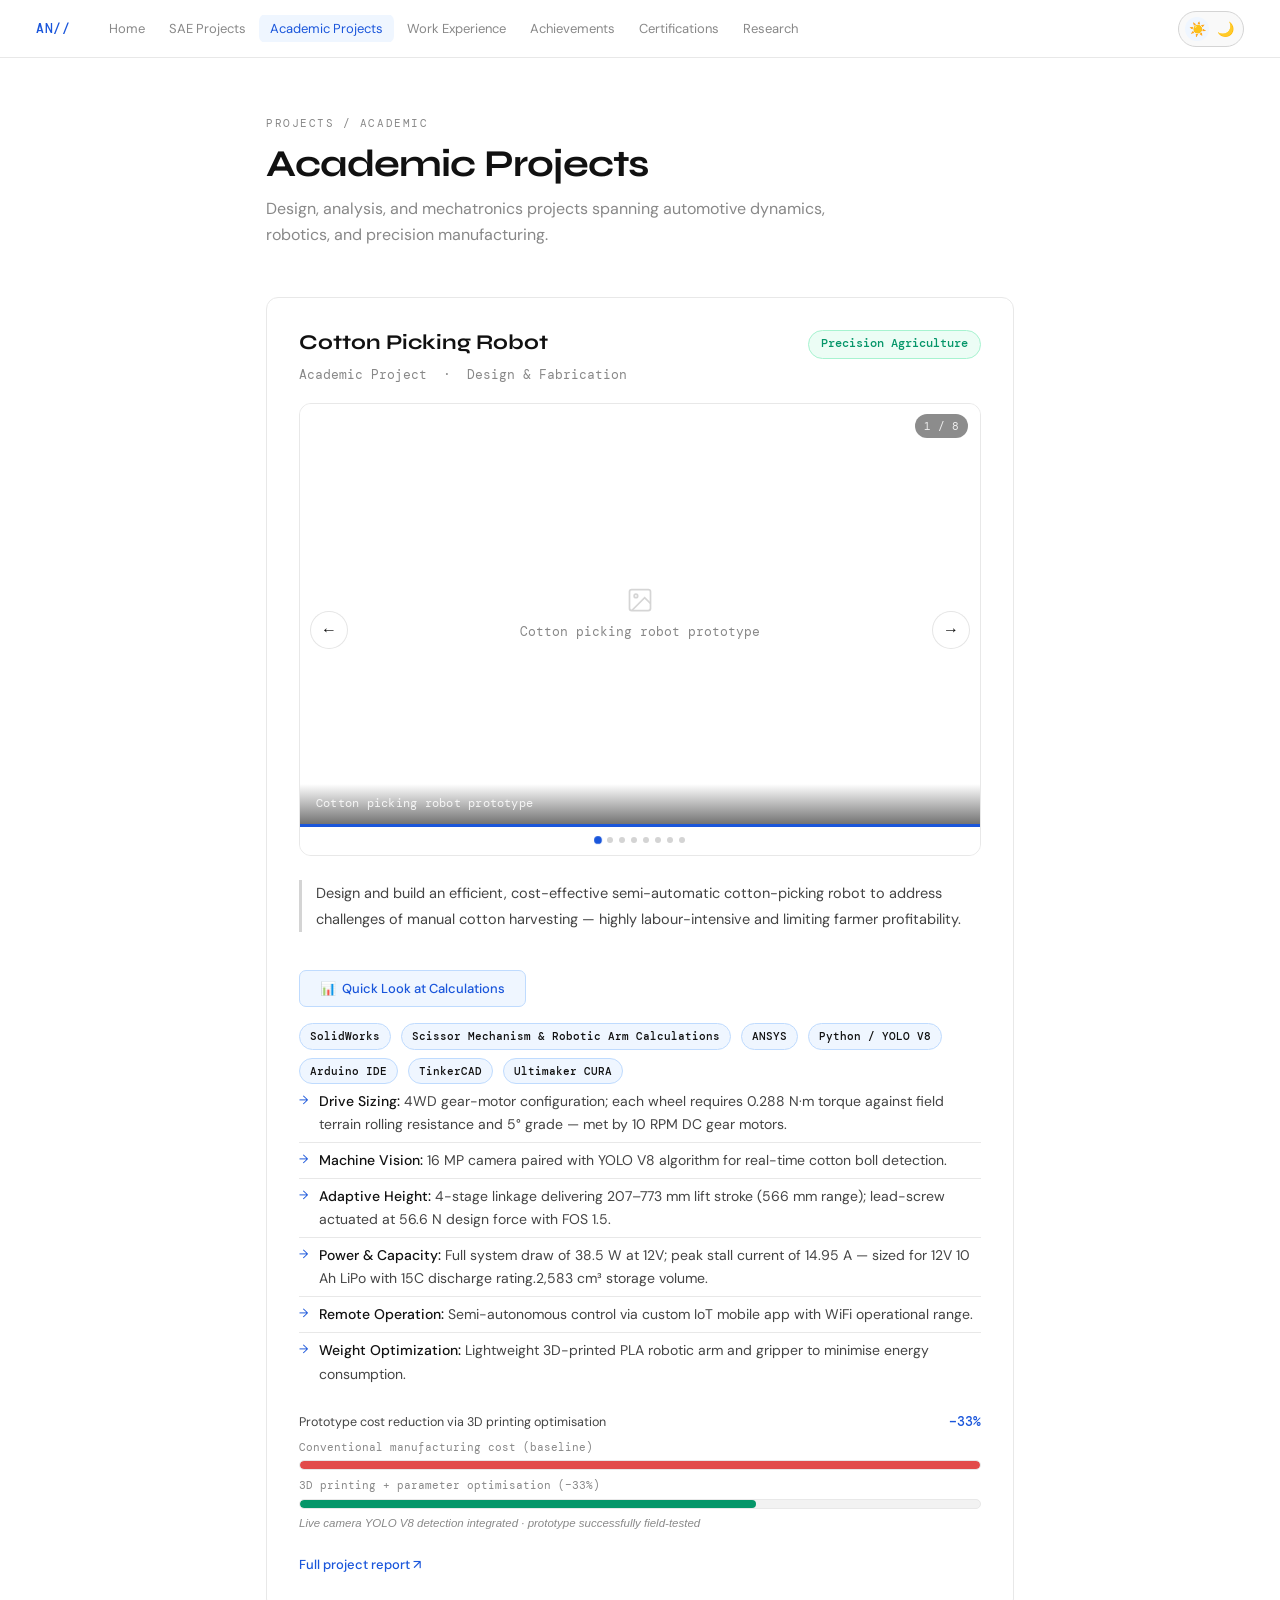
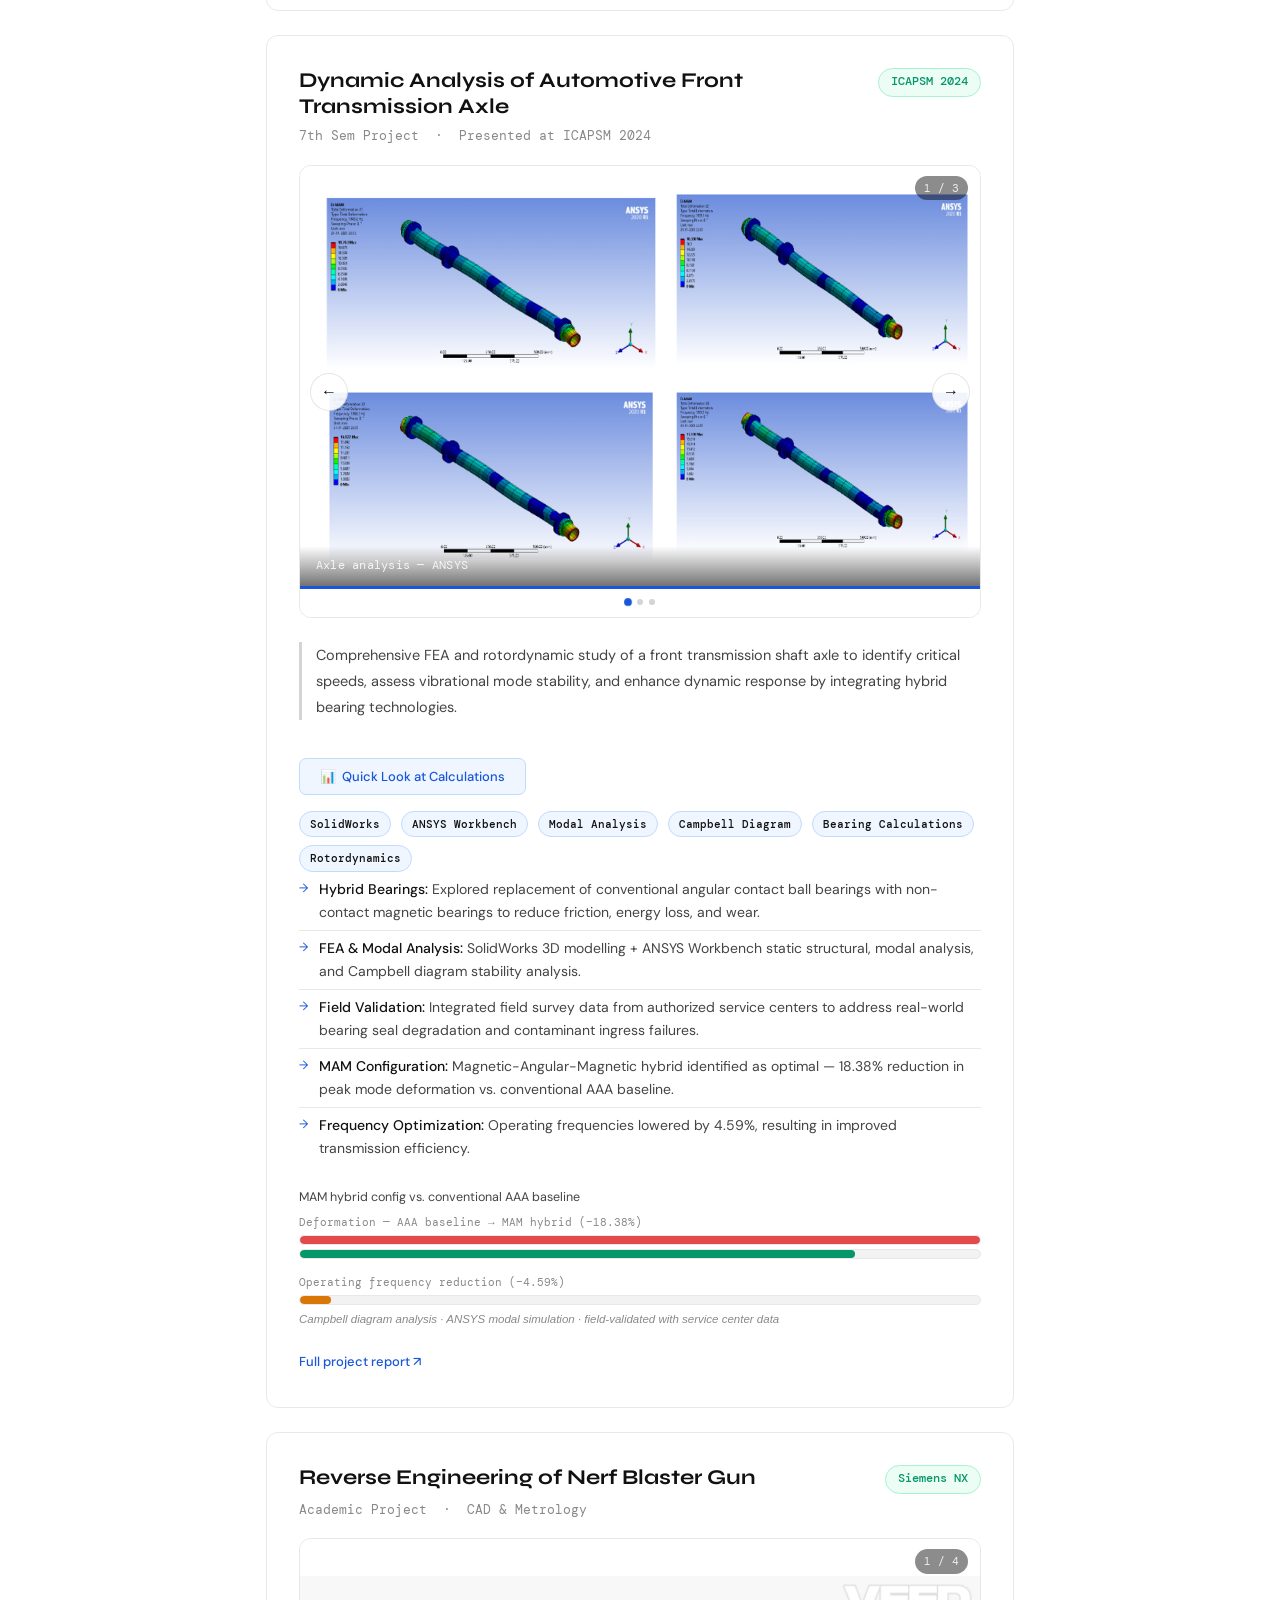
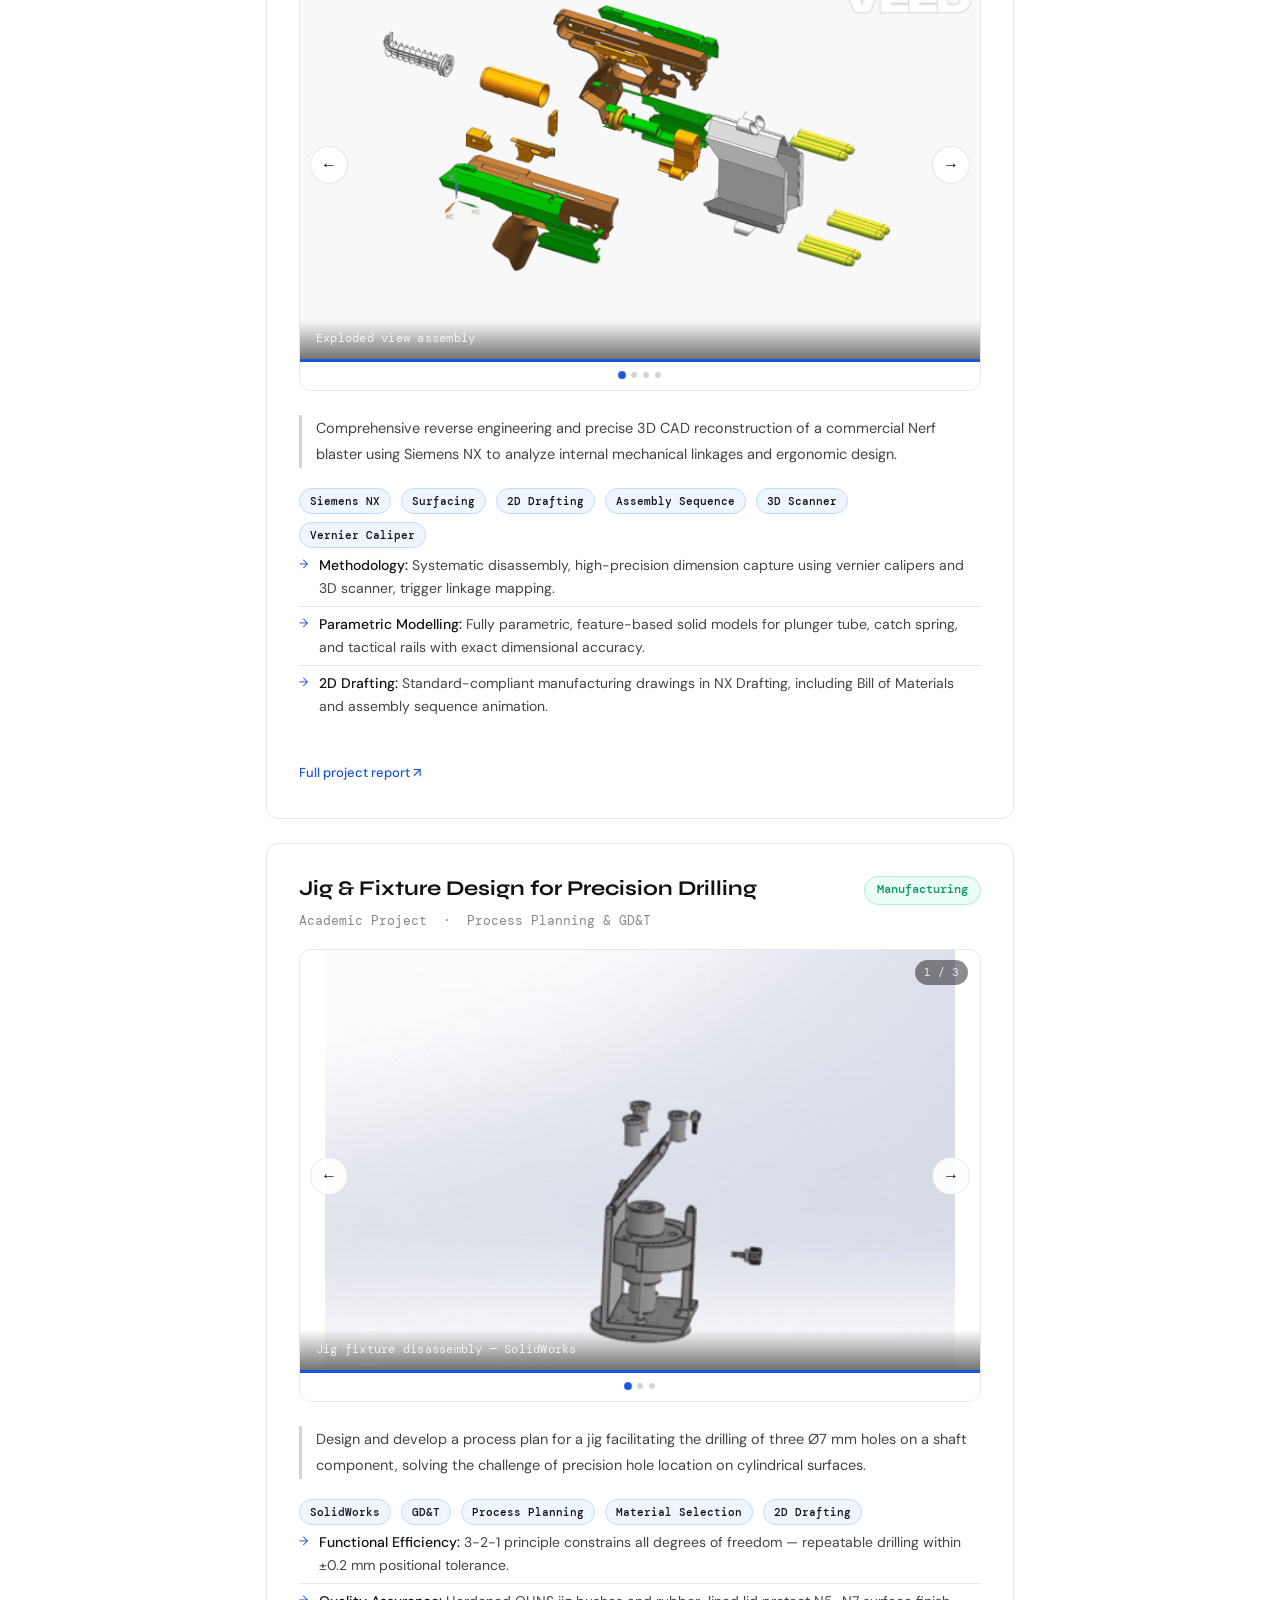
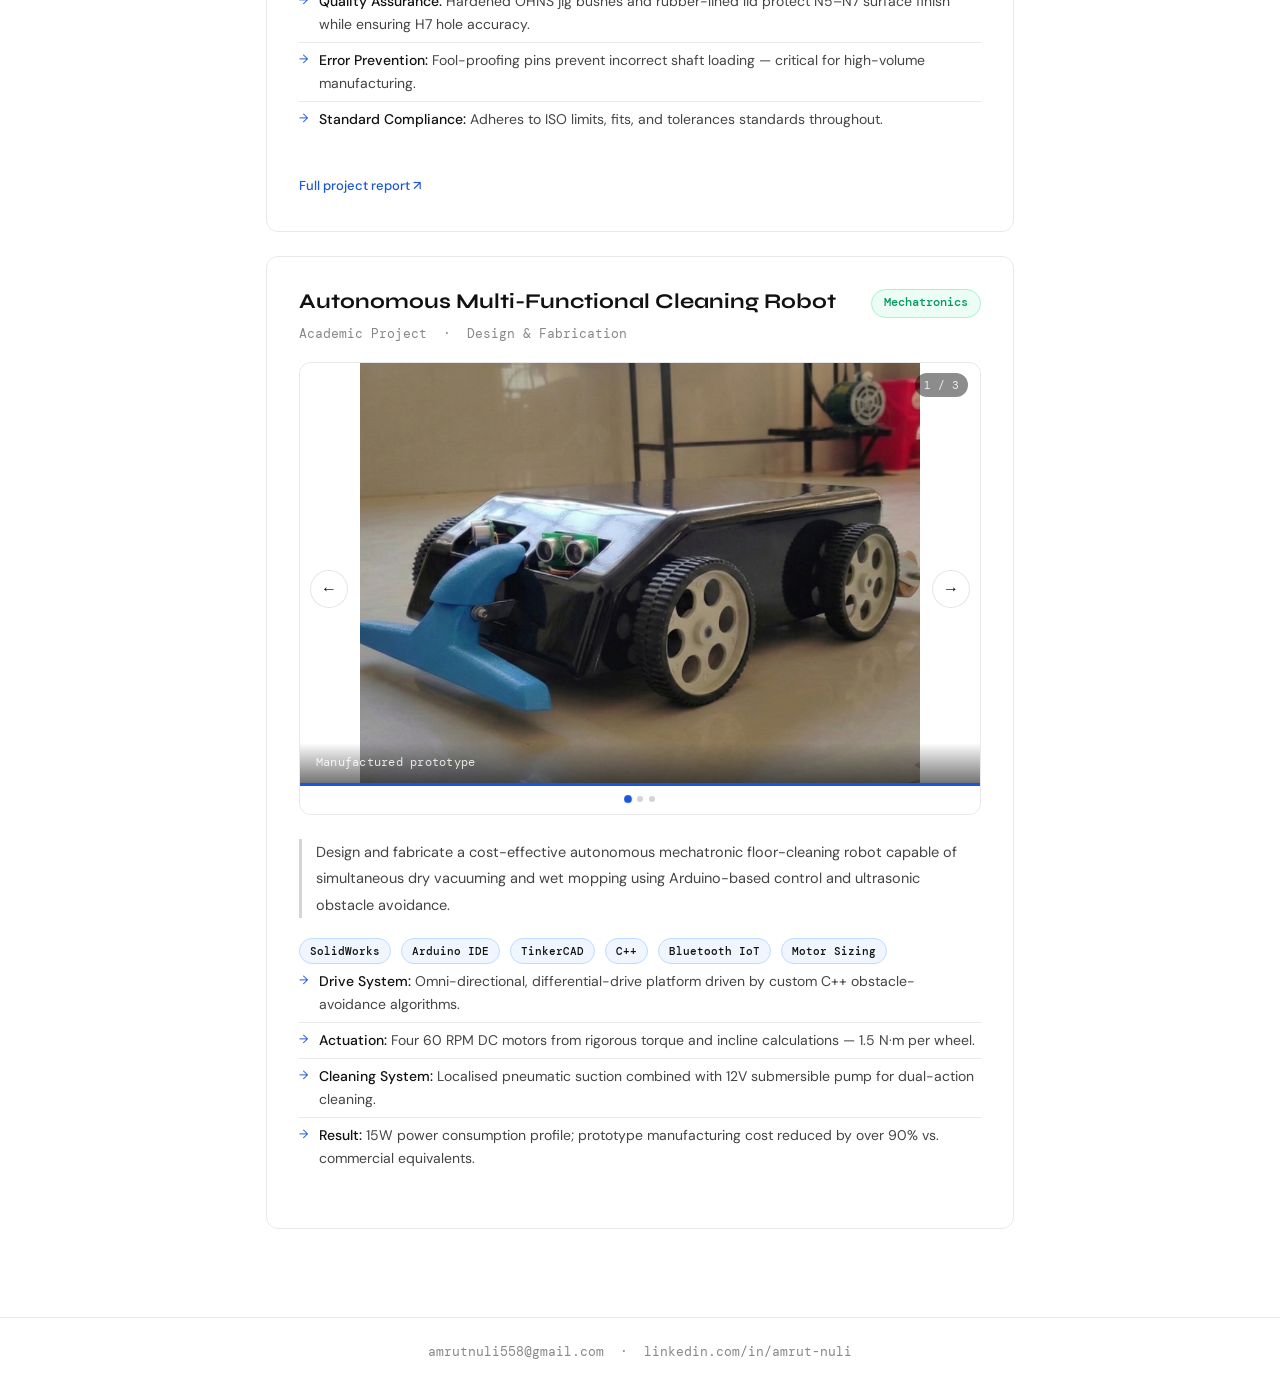
==== commit db49f798: "Update academic-projects.html" ====
--- a/academic-projects.html
+++ b/academic-projects.html
@@ -521,7 +521,7 @@
         <div class="modal-section-label">1 — final consolidated results </div>
       </div>
       <div style="padding:0 28px 24px;">
-        <img src="images/academic/axle/calc-1.PNG"
+        <img src="images/academic/axle/calc-1.png"
              alt="final consolidated results "
              style="width:100%; height:auto; display:block;
                     border-radius:var(--radius-sm);
@@ -535,7 +535,7 @@
         <div class="modal-section-label">2 — shaft speed &amp; critical speed;</div>
       </div>
       <div style="padding:0 28px 24px;">
-        <img src="images/academic/axle/calc-2.PNG"
+        <img src="images/academic/axle/calc-2.png"
              alt="shaft and critical speed"
              style="width:100%; height:auto; display:block;
                     border-radius:var(--radius-sm);
@@ -549,7 +549,7 @@
         <div class="modal-section-label">3 — Torque &amp; torsional Stress analysis; </div>
       </div>
       <div style="padding:0 28px 24px;">
-        <img src="images/academic/axle/calc-3.PNG"
+        <img src="images/academic/axle/calc-3.png"
              alt="Torque,Torsional Stress"
              style="width:100%; height:auto; display:block;
                     border-radius:var(--radius-sm);
@@ -563,7 +563,7 @@
         <div class="modal-section-label">4 — FBD &amp; Joint Load Calcs; </div>
       </div>
       <div style="padding:0 28px 24px;">
-        <img src="images/academic/axle/calc-4.PNG"
+        <img src="images/academic/axle/calc-4.png"
              alt="FBD joint load"
              style="width:100%; height:auto; display:block;
                     border-radius:var(--radius-sm);
@@ -577,8 +577,8 @@
         <div class="modal-section-label">5 — bearing Life &amp; campbell results</div>
       </div>
       <div style="padding:0 28px 28px;">
-        <img src="images/academic/axle/calc-5.PNG"
-             alt="bearing Life &amp; campbell results"
+        <img src="images/academic/axle/calc-5.png"
+             alt="bearing Life campbell results"
              style="width:100%; height:auto; display:block;
                     border-radius:var(--radius-sm);
                     border:1px solid var(--border);"/>
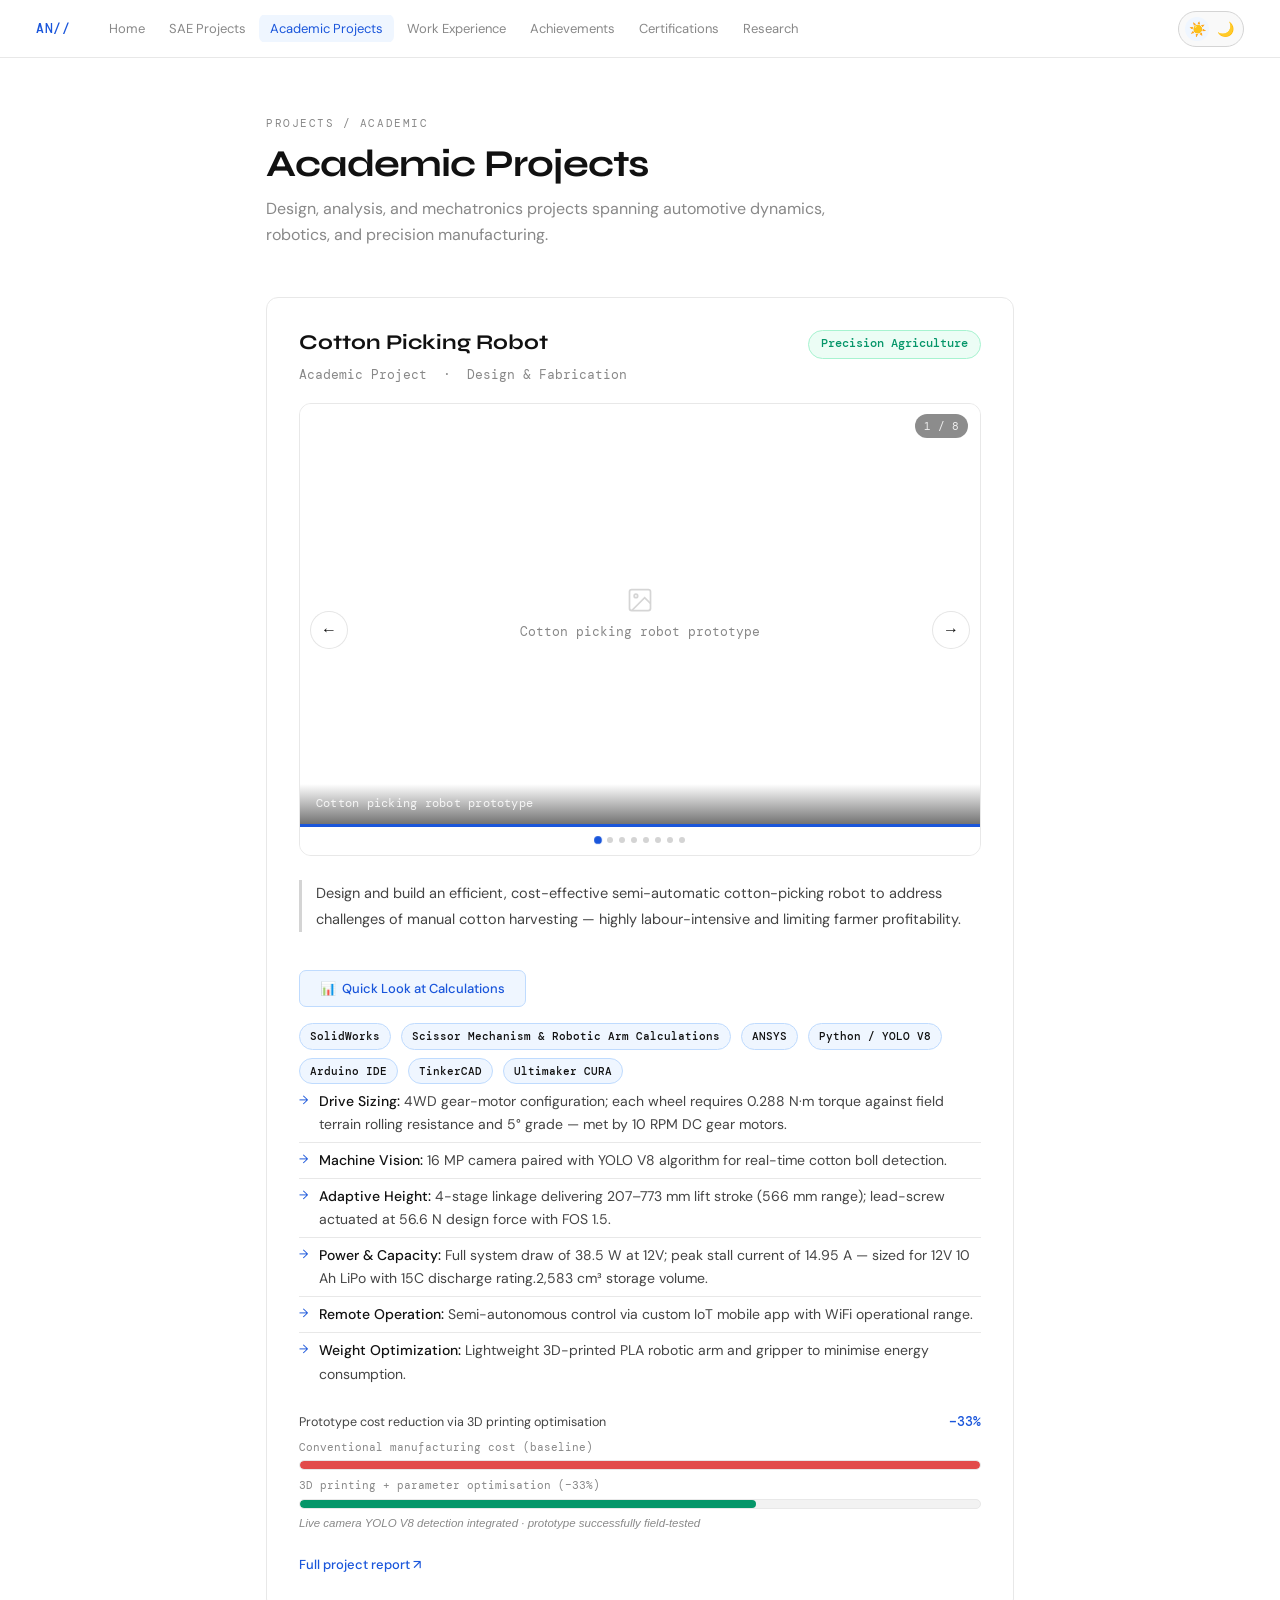
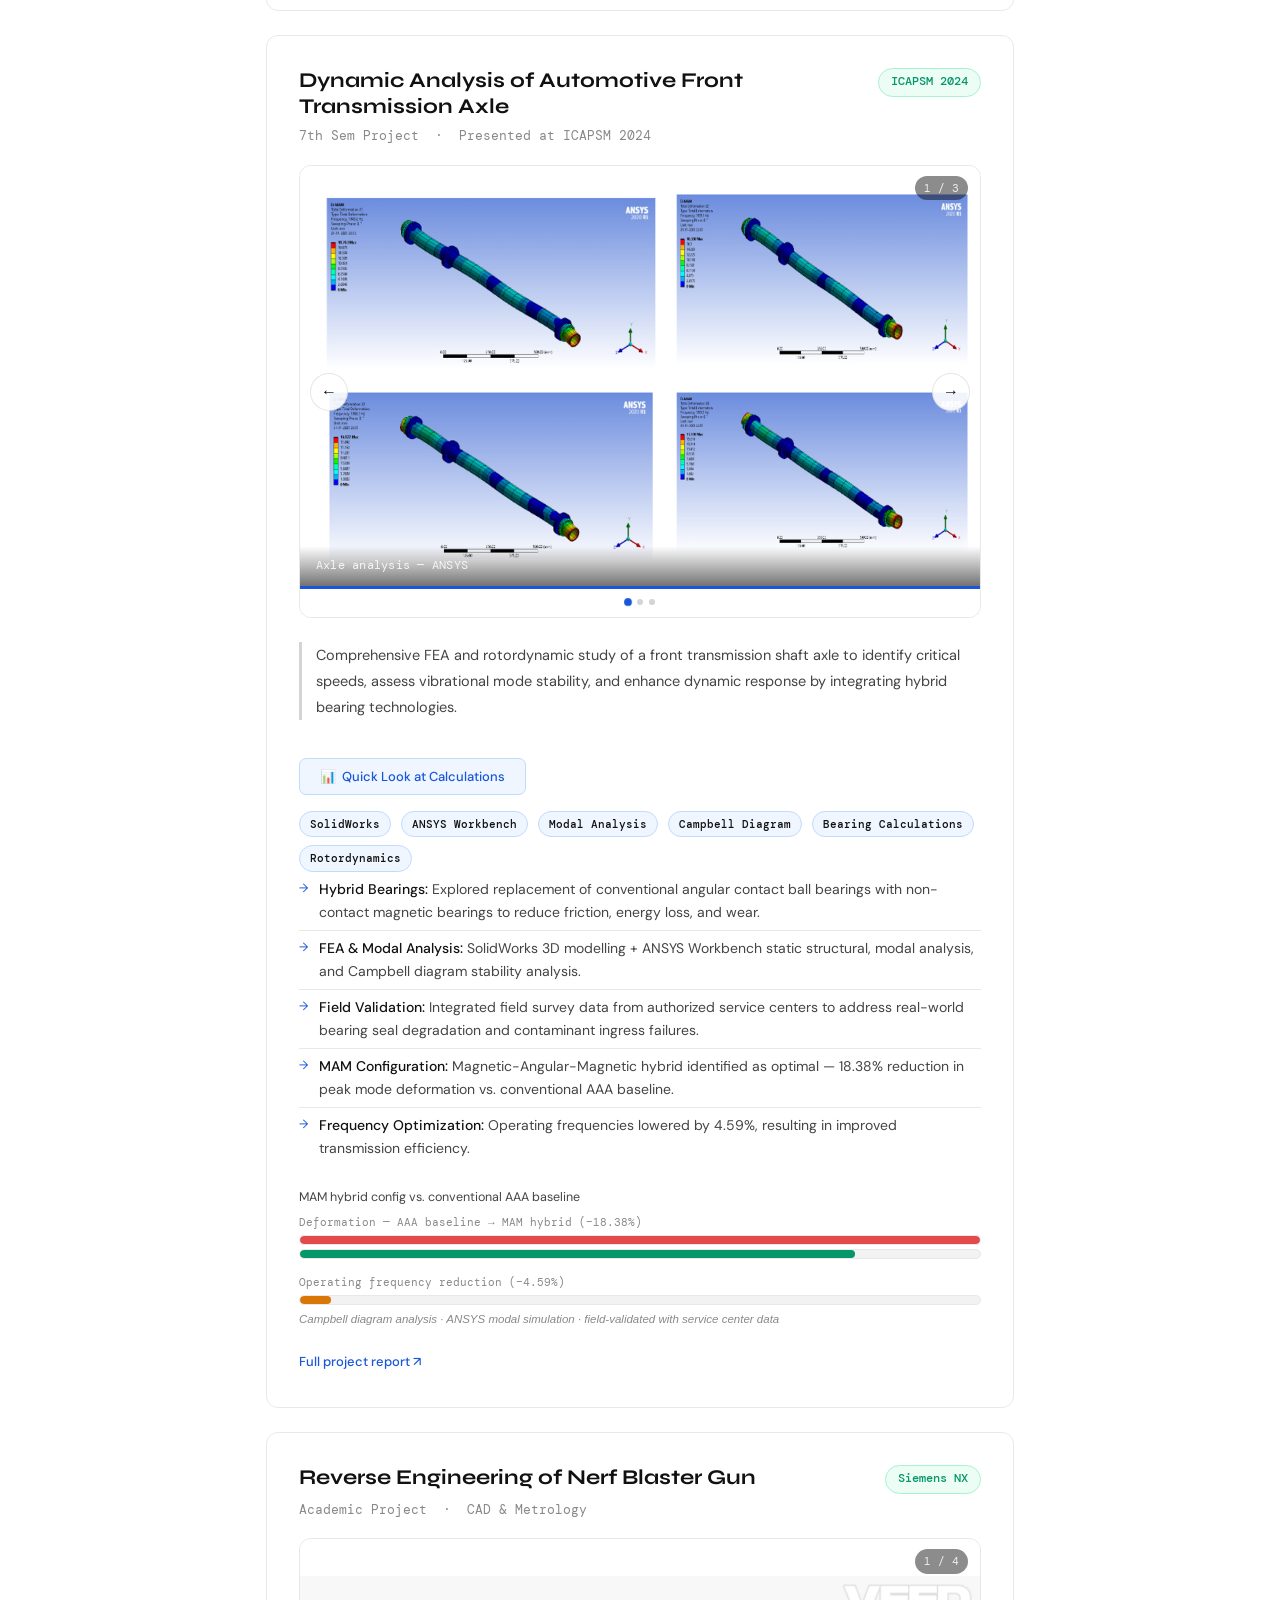
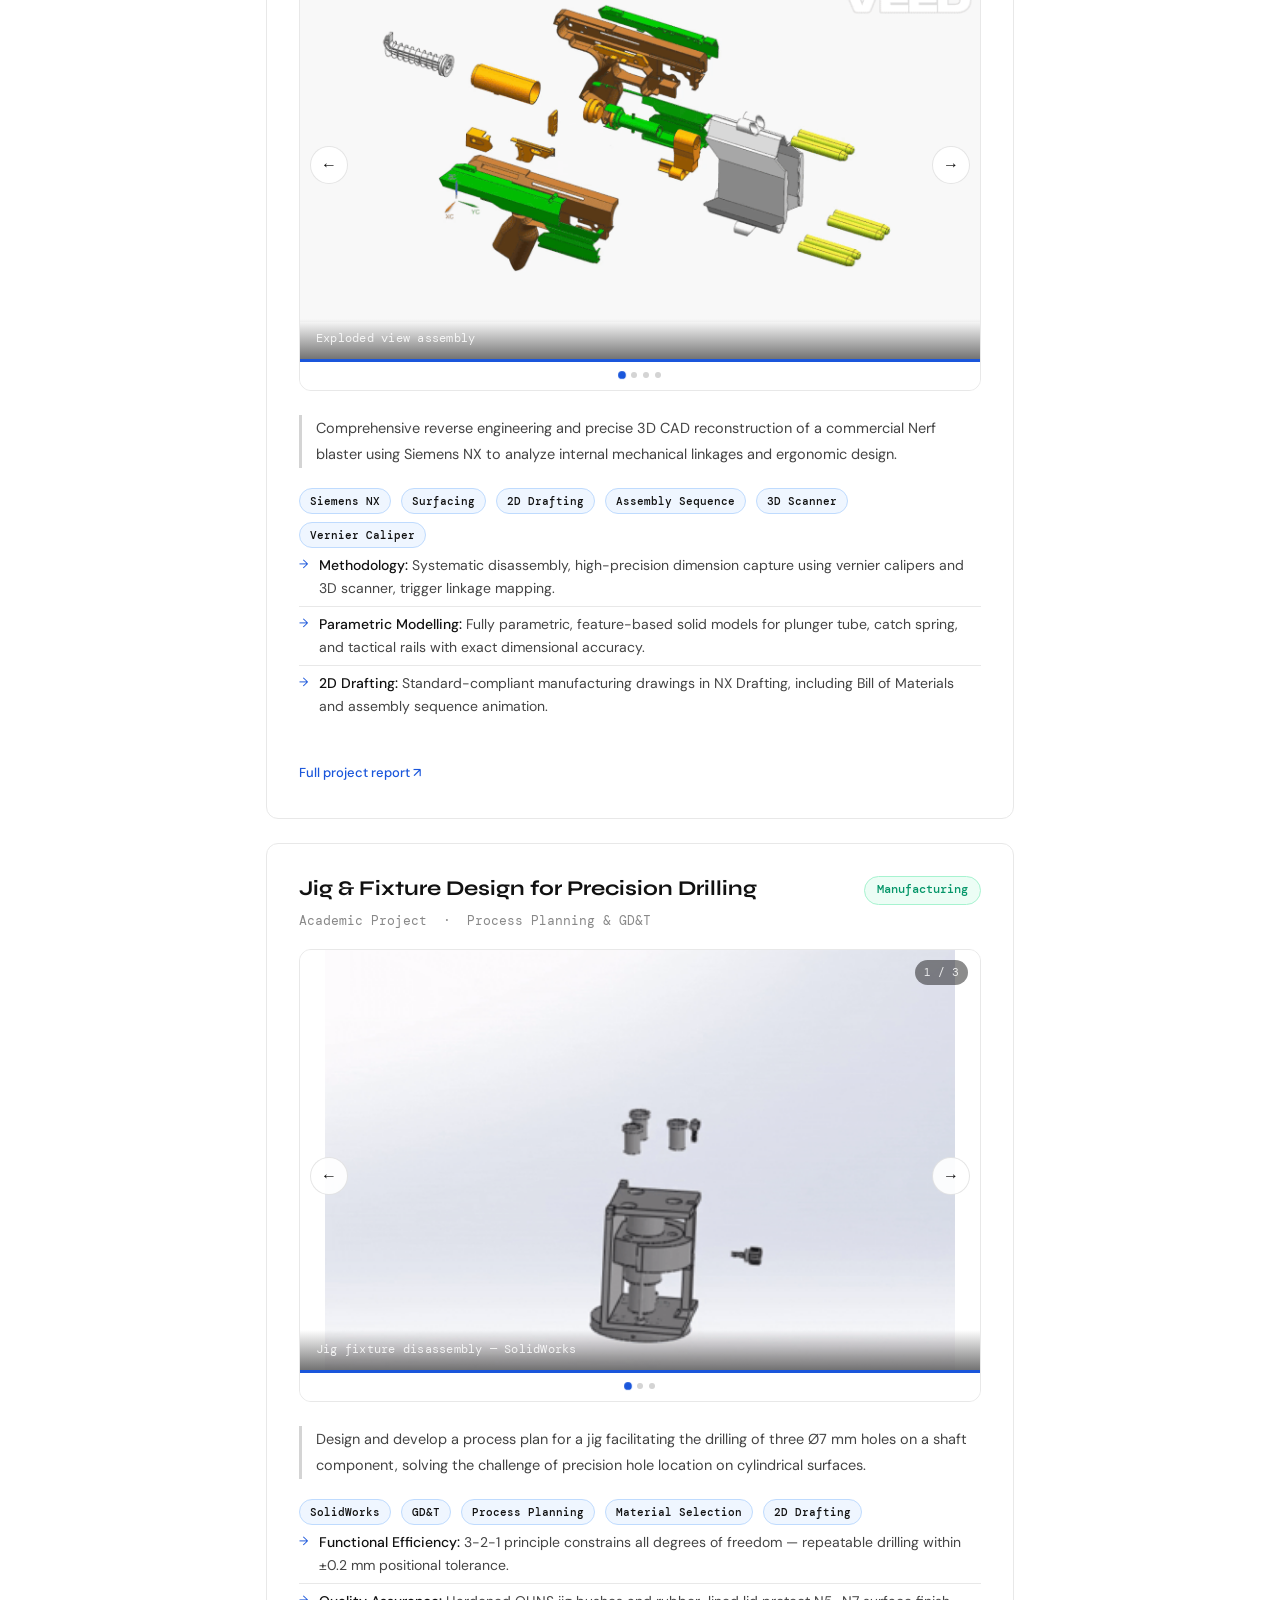
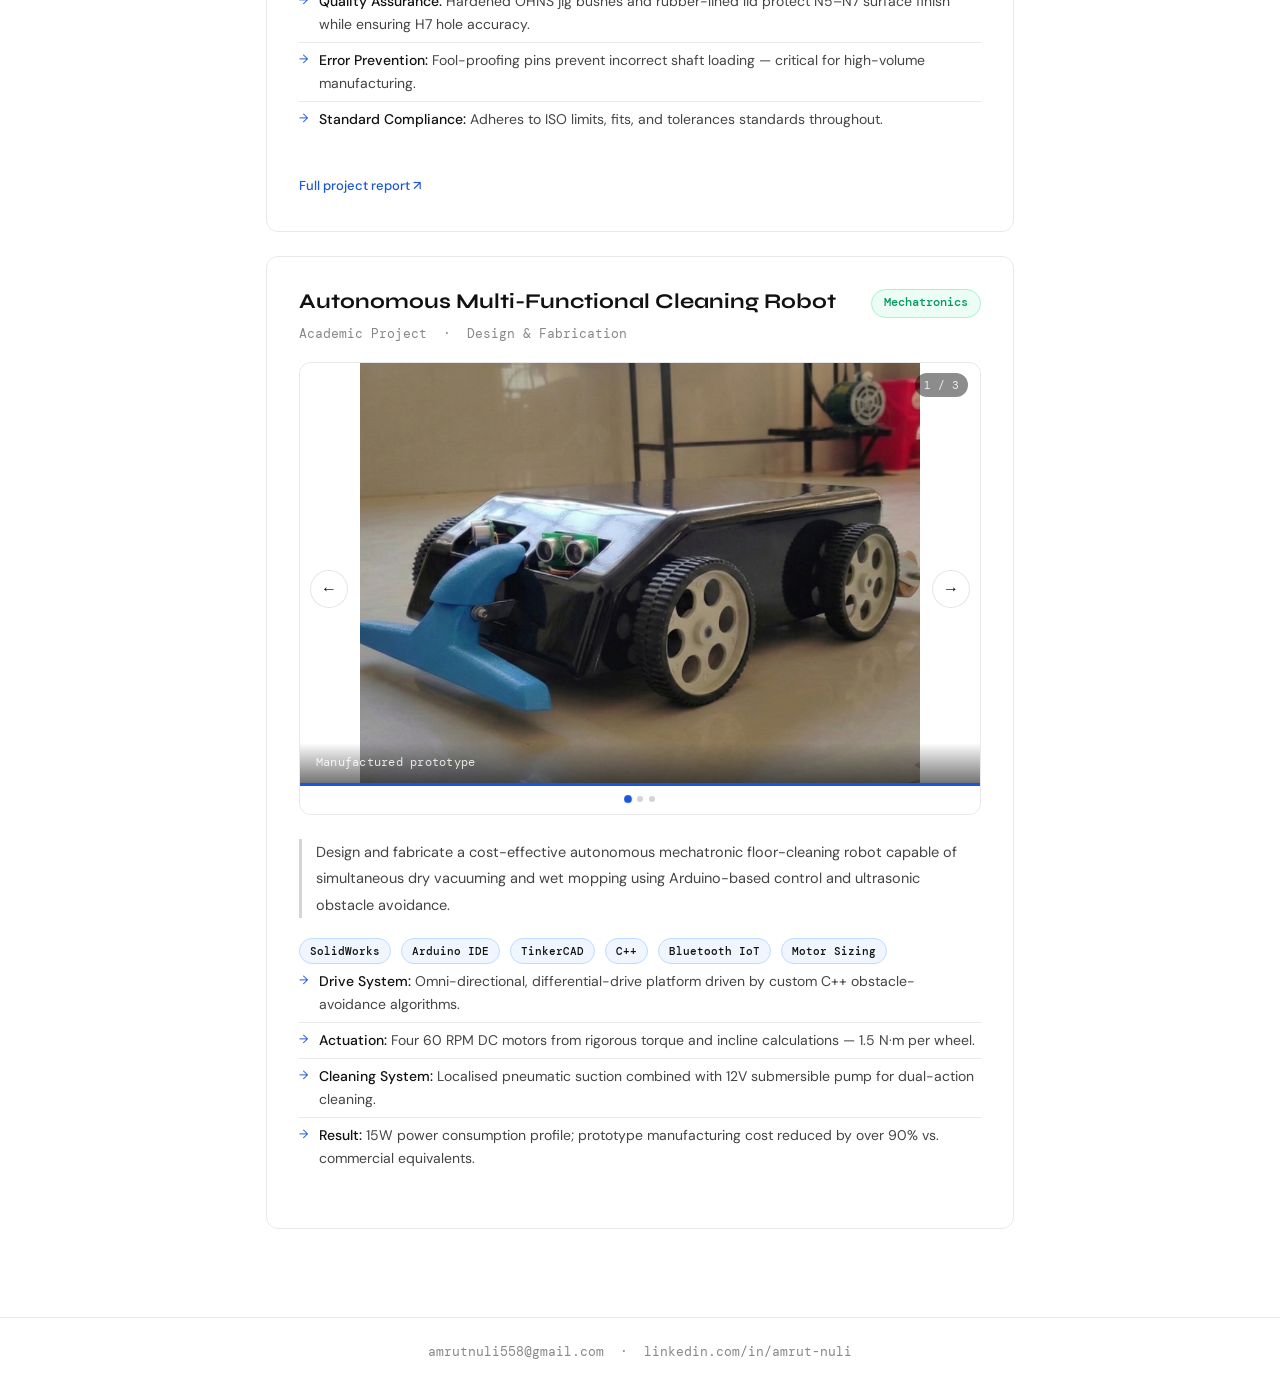
==== commit 6df613c3: "Update academic-projects.html" ====
--- a/academic-projects.html
+++ b/academic-projects.html
@@ -113,7 +113,8 @@
       speeds, assess vibrational mode stability, and enhance dynamic response by integrating hybrid
       bearing technologies.
     </p>
-    <button class="quick-look-btn" onclick="openModal('modal-axle-calcs')"
+   <button class="quick-look-btn"
+        onclick="document.getElementById('modal-axle-calcs').style.display='flex'; document.body.style.overflow='hidden';"
         style="margin-top:18px;">
   📊 &nbsp;Quick Look at Calculations
 </button>
@@ -495,106 +496,140 @@
     </div>
   </div>
 </div>
-  <!-- ═══════════════════════════════════════════════════
+   <!-- ═══════════════════════════════════════════════════
      MODAL — AXLE CALCULATIONS
 ════════════════════════════════════════════════════ -->
-<div class="modal-overlay" id="modal-axle-calcs"
-     onclick="handleOverlayClick(event,'modal-axle-calcs')">
-  <div class="modal-box" style="max-width:900px;">
+<div id="modal-axle-calcs"
+     style="display:none; position:fixed; inset:0;
+            background:rgba(0,0,0,0.75);
+            z-index:1000; align-items:flex-start;
+            justify-content:center; padding:20px;
+            backdrop-filter:blur(4px); overflow-y:auto;"
+     onclick="if(event.target===this){this.style.display='none'; document.body.style.overflow='';}">
+
+  <div style="background:var(--bg); border:1px solid var(--border2);
+              border-radius:12px; width:100%; max-width:900px;
+              margin:auto; position:relative;">
 
     <!-- Sticky header -->
-    <div class="modal-header">
+    <div style="position:sticky; top:0; z-index:2;
+                background:var(--bg); border-bottom:1px solid var(--border);
+                padding:20px 28px 16px;
+                display:flex; justify-content:space-between;
+                align-items:flex-start; gap:16px;
+                border-radius:12px 12px 0 0;">
       <div>
-        <div class="modal-title">Axle — Design Calculations</div>
-        <div class="modal-sub">
+        <div style="font-family:'Syne',sans-serif; font-size:18px;
+                    font-weight:700; color:var(--text); line-height:1.3;">
+          Axle Shaft —  Calculations
+        </div>
+        <div style="font-size:12px; color:var(--text3);
+                    font-family:'DM Mono',monospace; margin-top:4px;">
           Critical Rotational speed · Torsional & Stress analysis· bearing life calcs · Campbell diagram
         </div>
       </div>
-      <button class="modal-close" onclick="closeModal('modal-axle-calcs')">✕</button>
-    </div>
-
-    <!-- Scrollable body — images stacked -->
-    <div class="modal-body" style="padding:0;">
-
-      <!-- Section 1 -->
-      <div style="padding:20px 28px 0;">
-        <div class="modal-section-label">1 — final consolidated results </div>
+      <button onclick="document.getElementById('modal-axle-calcs').style.display='none'; document.body.style.overflow='';"
+              style="width:34px; height:34px; border-radius:50%;
+                     border:1px solid var(--border2); background:var(--bg2);
+                     color:var(--text2); font-size:16px; cursor:pointer;
+                     display:flex; align-items:center; justify-content:center;
+                     flex-shrink:0; line-height:1;">✕</button>
+    </div>
+
+    <!-- Body -->
+    <div style="padding:0;">
+
+      <!-- Image 1 -->
+      <div style="padding:20px 28px 0;">
+        <div style="font-family:'DM Mono',monospace; font-size:10px;
+                    letter-spacing:0.13em; text-transform:uppercase;
+                    color:var(--text3); margin-bottom:12px;">
+          1 — final consolidated results
+        </div>
       </div>
       <div style="padding:0 28px 24px;">
         <img src="images/academic/axle/calc-1.png"
-             alt="final consolidated results "
-             style="width:100%; height:auto; display:block;
-                    border-radius:var(--radius-sm);
-                    border:1px solid var(--border);"/>
-      </div>
-
-      <div style="height:1px; background:var(--border); margin:0 28px;"></div>
-
-      <!-- Section 2 -->
-      <div style="padding:20px 28px 0;">
-        <div class="modal-section-label">2 — shaft speed &amp; critical speed;</div>
+             alt="final consolidated results"
+             style="width:100%; height:auto; display:block;
+                    border-radius:8px; border:1px solid var(--border);"/>
+      </div>
+
+      <div style="height:1px; background:var(--border); margin:0 28px;"></div>
+
+      <!-- Image 2 -->
+      <div style="padding:20px 28px 0;">
+        <div style="font-family:'DM Mono',monospace; font-size:10px;
+                    letter-spacing:0.13em; text-transform:uppercase;
+                    color:var(--text3); margin-bottom:12px;">
+         2 — shaft speed &amp; critical speed
+        </div>
       </div>
       <div style="padding:0 28px 24px;">
         <img src="images/academic/axle/calc-2.png"
              alt="shaft and critical speed"
              style="width:100%; height:auto; display:block;
-                    border-radius:var(--radius-sm);
-                    border:1px solid var(--border);"/>
-      </div>
-
-      <div style="height:1px; background:var(--border); margin:0 28px;"></div>
-
-      <!-- Section 3 -->
-      <div style="padding:20px 28px 0;">
-        <div class="modal-section-label">3 — Torque &amp; torsional Stress analysis; </div>
+                    border-radius:8px; border:1px solid var(--border);"/>
+      </div>
+
+      <div style="height:1px; background:var(--border); margin:0 28px;"></div>
+
+      <!-- Image 3 -->
+      <div style="padding:20px 28px 0;">
+        <div style="font-family:'DM Mono',monospace; font-size:10px;
+                    letter-spacing:0.13em; text-transform:uppercase;
+                    color:var(--text3); margin-bottom:12px;">
+        3 — Torque &amp; torsional Stress analysis
+        </div>
       </div>
       <div style="padding:0 28px 24px;">
         <img src="images/academic/axle/calc-3.png"
-             alt="Torque,Torsional Stress"
-             style="width:100%; height:auto; display:block;
-                    border-radius:var(--radius-sm);
-                    border:1px solid var(--border);"/>
-      </div>
-
-      <div style="height:1px; background:var(--border); margin:0 28px;"></div>
-
-      <!-- Section 4 -->
-      <div style="padding:20px 28px 0;">
-        <div class="modal-section-label">4 — FBD &amp; Joint Load Calcs; </div>
+             alt="torsional Stress analysis"
+             style="width:100%; height:auto; display:block;
+                    border-radius:8px; border:1px solid var(--border);"/>
+      </div>
+
+      <div style="height:1px; background:var(--border); margin:0 28px;"></div>
+
+      <!-- Image 4 -->
+      <div style="padding:20px 28px 0;">
+        <div style="font-family:'DM Mono',monospace; font-size:10px;
+                    letter-spacing:0.13em; text-transform:uppercase;
+                    color:var(--text3); margin-bottom:12px;">
+         4 — FBD &amp; Joint Load Calcs
+        </div>
       </div>
       <div style="padding:0 28px 24px;">
         <img src="images/academic/axle/calc-4.png"
              alt="FBD joint load"
              style="width:100%; height:auto; display:block;
-                    border-radius:var(--radius-sm);
-                    border:1px solid var(--border);"/>
-      </div>
-
-      <div style="height:1px; background:var(--border); margin:0 28px;"></div>
-
-      <!-- Section 5 -->
-      <div style="padding:20px 28px 0;">
-        <div class="modal-section-label">5 — bearing Life &amp; campbell results</div>
-      </div>
-      <div style="padding:0 28px 28px;">
+                    border-radius:8px; border:1px solid var(--border);"/>
+      </div>
+
+      <div style="height:1px; background:var(--border); margin:0 28px;"></div>
+
+      <!-- Image 5 -->
+      <div style="padding:20px 28px 0;">
+        <div style="font-family:'DM Mono',monospace; font-size:10px;
+                    letter-spacing:0.13em; text-transform:uppercase;
+                    color:var(--text3); margin-bottom:12px;">
+         5 — bearing Life &amp; campbell results
+        </div>
+      </div>
+      <div style="padding:0 28px 24px;">
         <img src="images/academic/axle/calc-5.png"
              alt="bearing Life campbell results"
              style="width:100%; height:auto; display:block;
-                    border-radius:var(--radius-sm);
-                    border:1px solid var(--border);"/>
-      </div>
-
-      <!-- Bottom close button so user doesn't have to scroll back up -->
+                    border-radius:8px; border:1px solid var(--border);"/>
+      </div>
+
+      <!-- Bottom close button -->
       <div style="padding:0 28px 28px; text-align:center;">
-        <button onclick="closeModal('modal-axle-calcs')"
+        <button onclick="document.getElementById('modal-axle-calcs').style.display='none'; document.body.style.overflow='';"
                 style="font-family:'DM Sans',sans-serif; font-size:13px;
                        font-weight:500; padding:10px 32px;
-                       border-radius:var(--radius-sm);
-                       border:1px solid var(--border2);
+                       border-radius:8px; border:1px solid var(--border2);
                        background:var(--bg2); color:var(--text2);
-                       cursor:pointer; transition:all 0.15s;"
-                onmouseover="this.style.background='var(--bg3)'; this.style.color='var(--text)'"
-                onmouseout="this.style.background='var(--bg2)'; this.style.color='var(--text2)'">
+                       cursor:pointer;">
           Close ✕
         </button>
       </div>
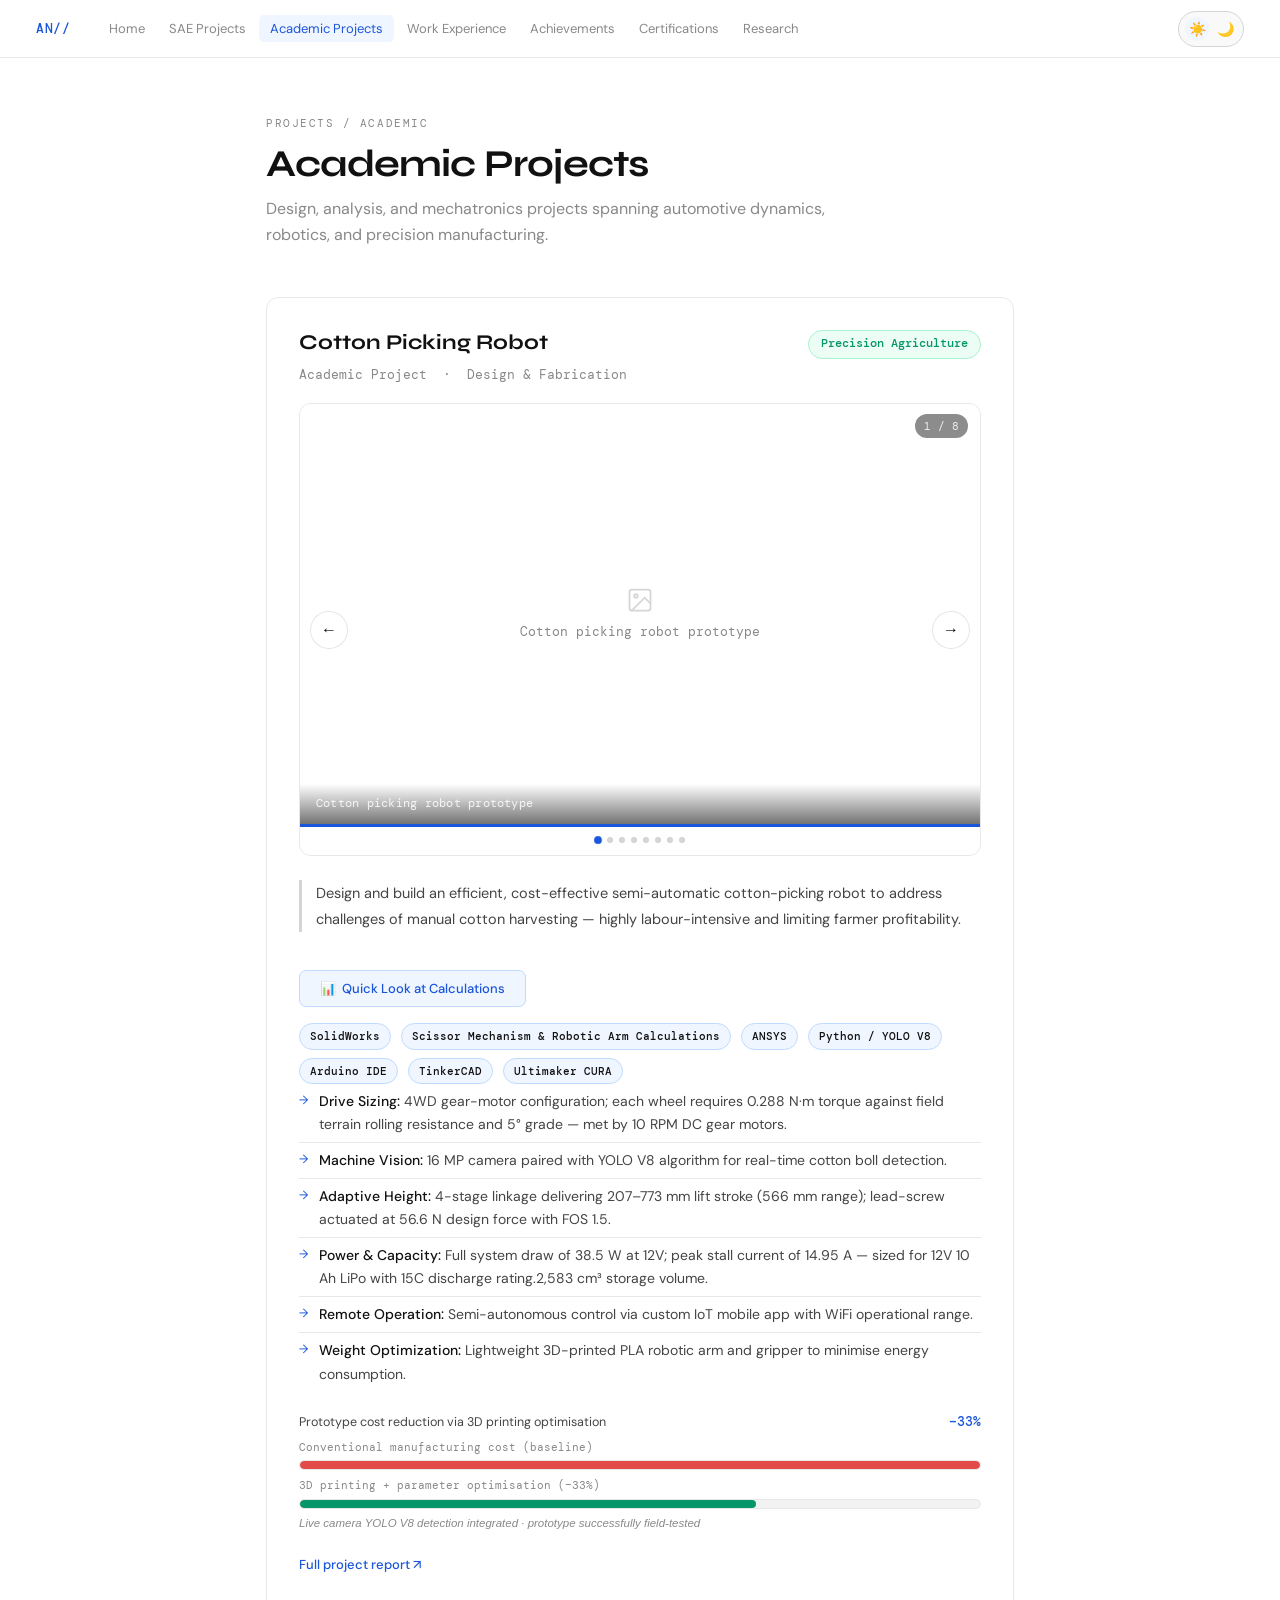
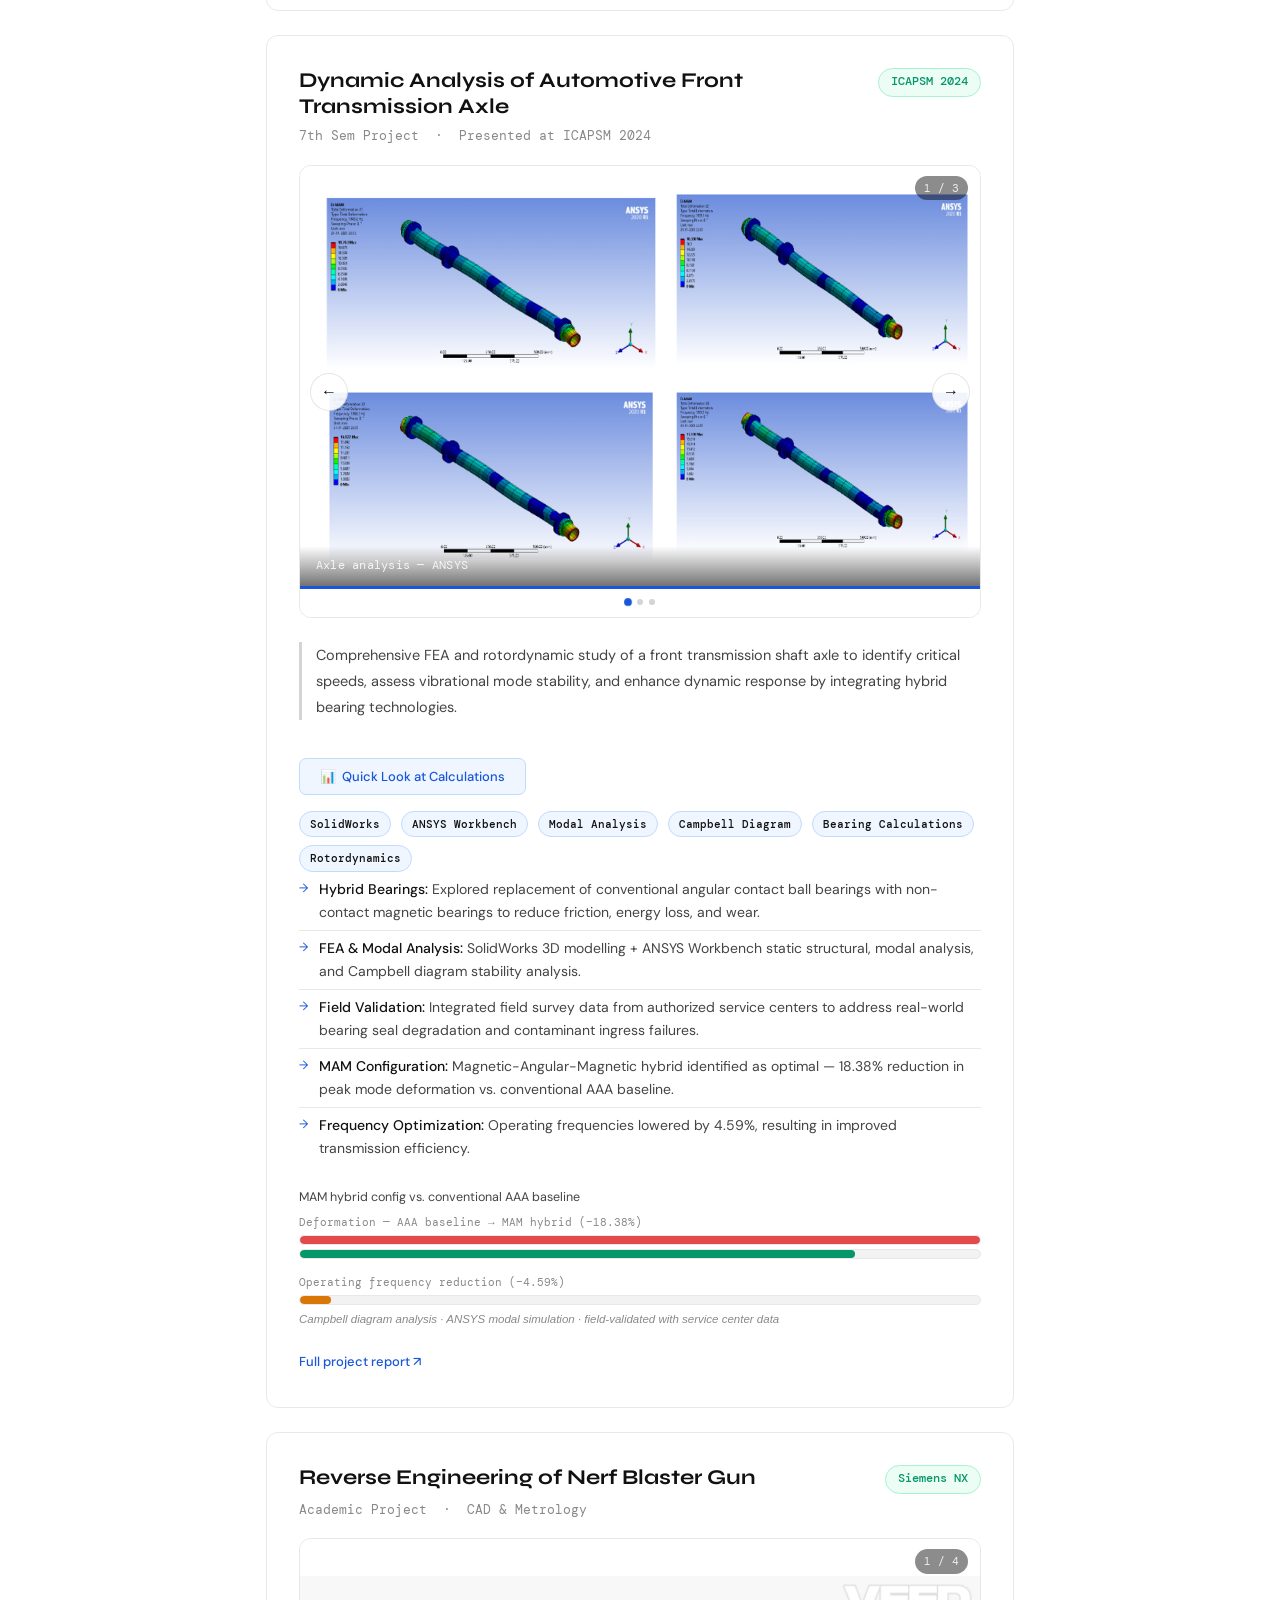
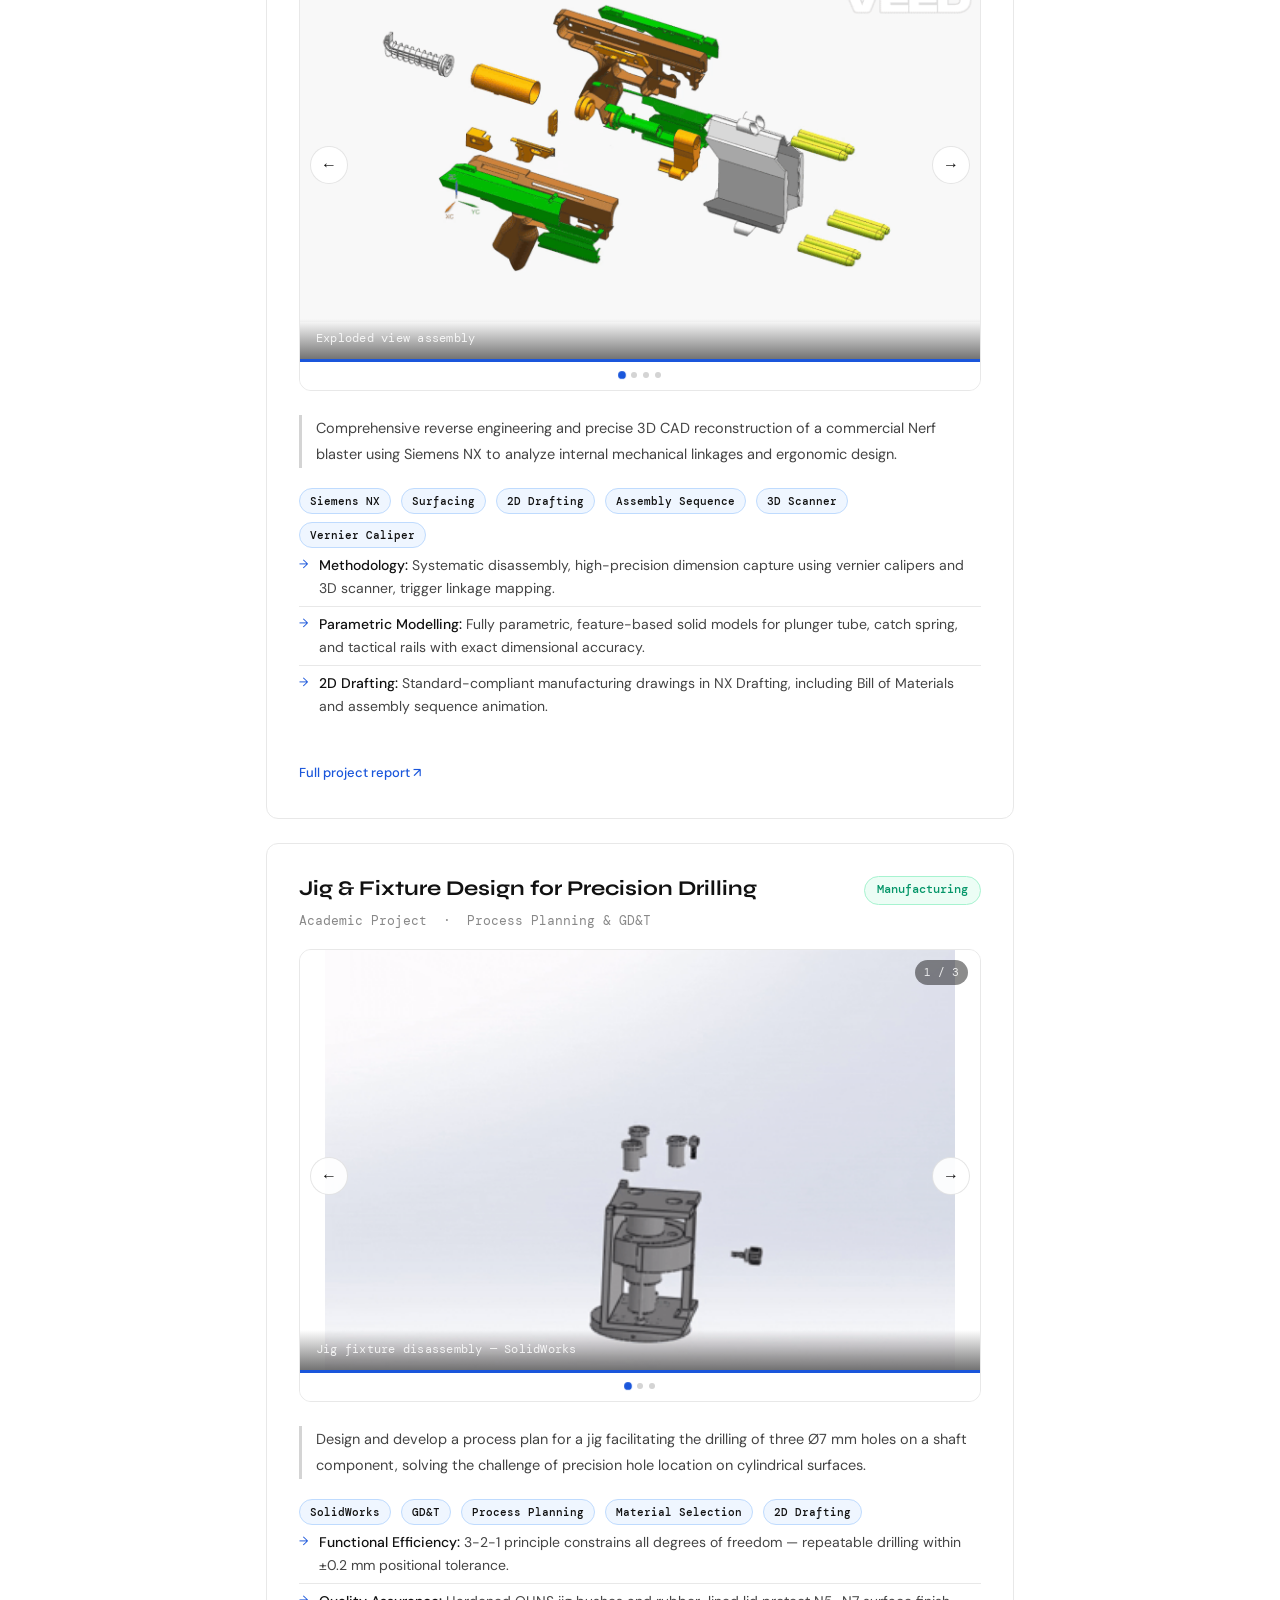
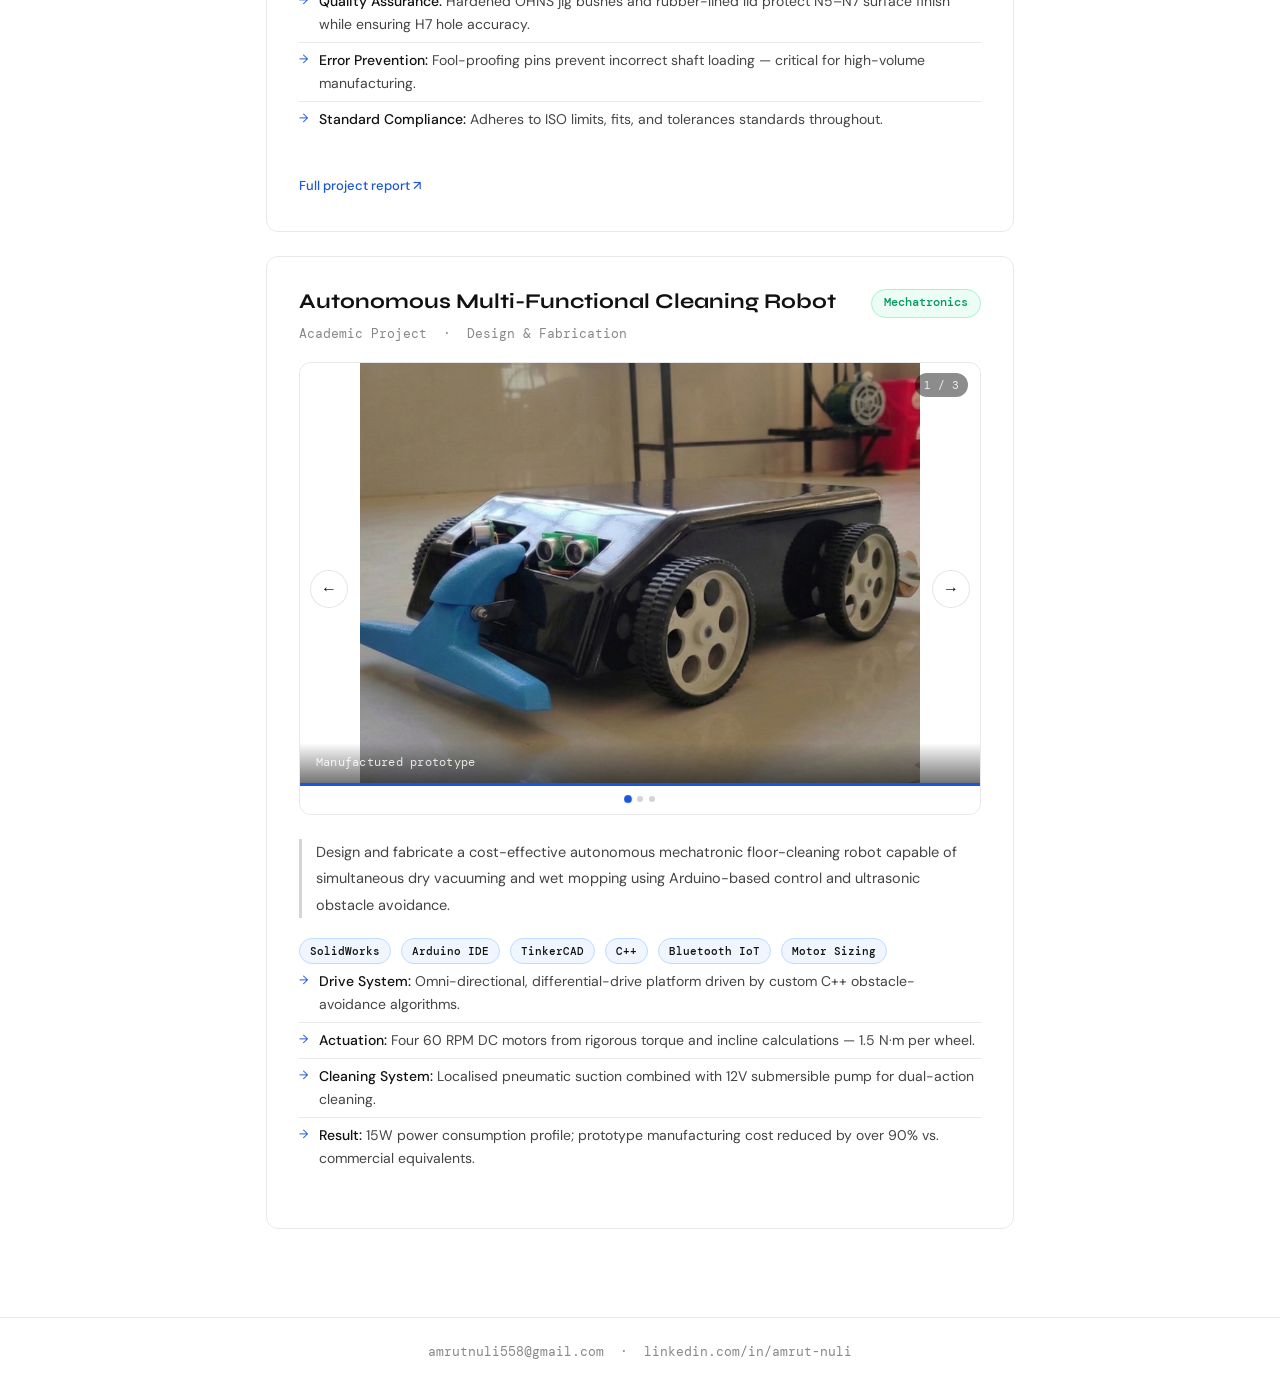
==== commit a9ce3410: "Update academic-projects.html" ====
--- a/academic-projects.html
+++ b/academic-projects.html
@@ -548,7 +548,7 @@
         </div>
       </div>
       <div style="padding:0 28px 24px;">
-        <img src="images/academic/axle/calc-1.png"
+        <img src="images/academic/axle/calc-1.PNG"
              alt="final consolidated results"
              style="width:100%; height:auto; display:block;
                     border-radius:8px; border:1px solid var(--border);"/>
@@ -565,7 +565,7 @@
         </div>
       </div>
       <div style="padding:0 28px 24px;">
-        <img src="images/academic/axle/calc-2.png"
+        <img src="images/academic/axle/calc-2.PNG"
              alt="shaft and critical speed"
              style="width:100%; height:auto; display:block;
                     border-radius:8px; border:1px solid var(--border);"/>
@@ -582,7 +582,7 @@
         </div>
       </div>
       <div style="padding:0 28px 24px;">
-        <img src="images/academic/axle/calc-3.png"
+        <img src="images/academic/axle/calc-3.PNG"
              alt="torsional Stress analysis"
              style="width:100%; height:auto; display:block;
                     border-radius:8px; border:1px solid var(--border);"/>
@@ -599,7 +599,7 @@
         </div>
       </div>
       <div style="padding:0 28px 24px;">
-        <img src="images/academic/axle/calc-4.png"
+        <img src="images/academic/axle/calc-4.PNG"
              alt="FBD joint load"
              style="width:100%; height:auto; display:block;
                     border-radius:8px; border:1px solid var(--border);"/>
@@ -616,7 +616,7 @@
         </div>
       </div>
       <div style="padding:0 28px 24px;">
-        <img src="images/academic/axle/calc-5.png"
+        <img src="images/academic/axle/calc-5.PNG"
              alt="bearing Life campbell results"
              style="width:100%; height:auto; display:block;
                     border-radius:8px; border:1px solid var(--border);"/>
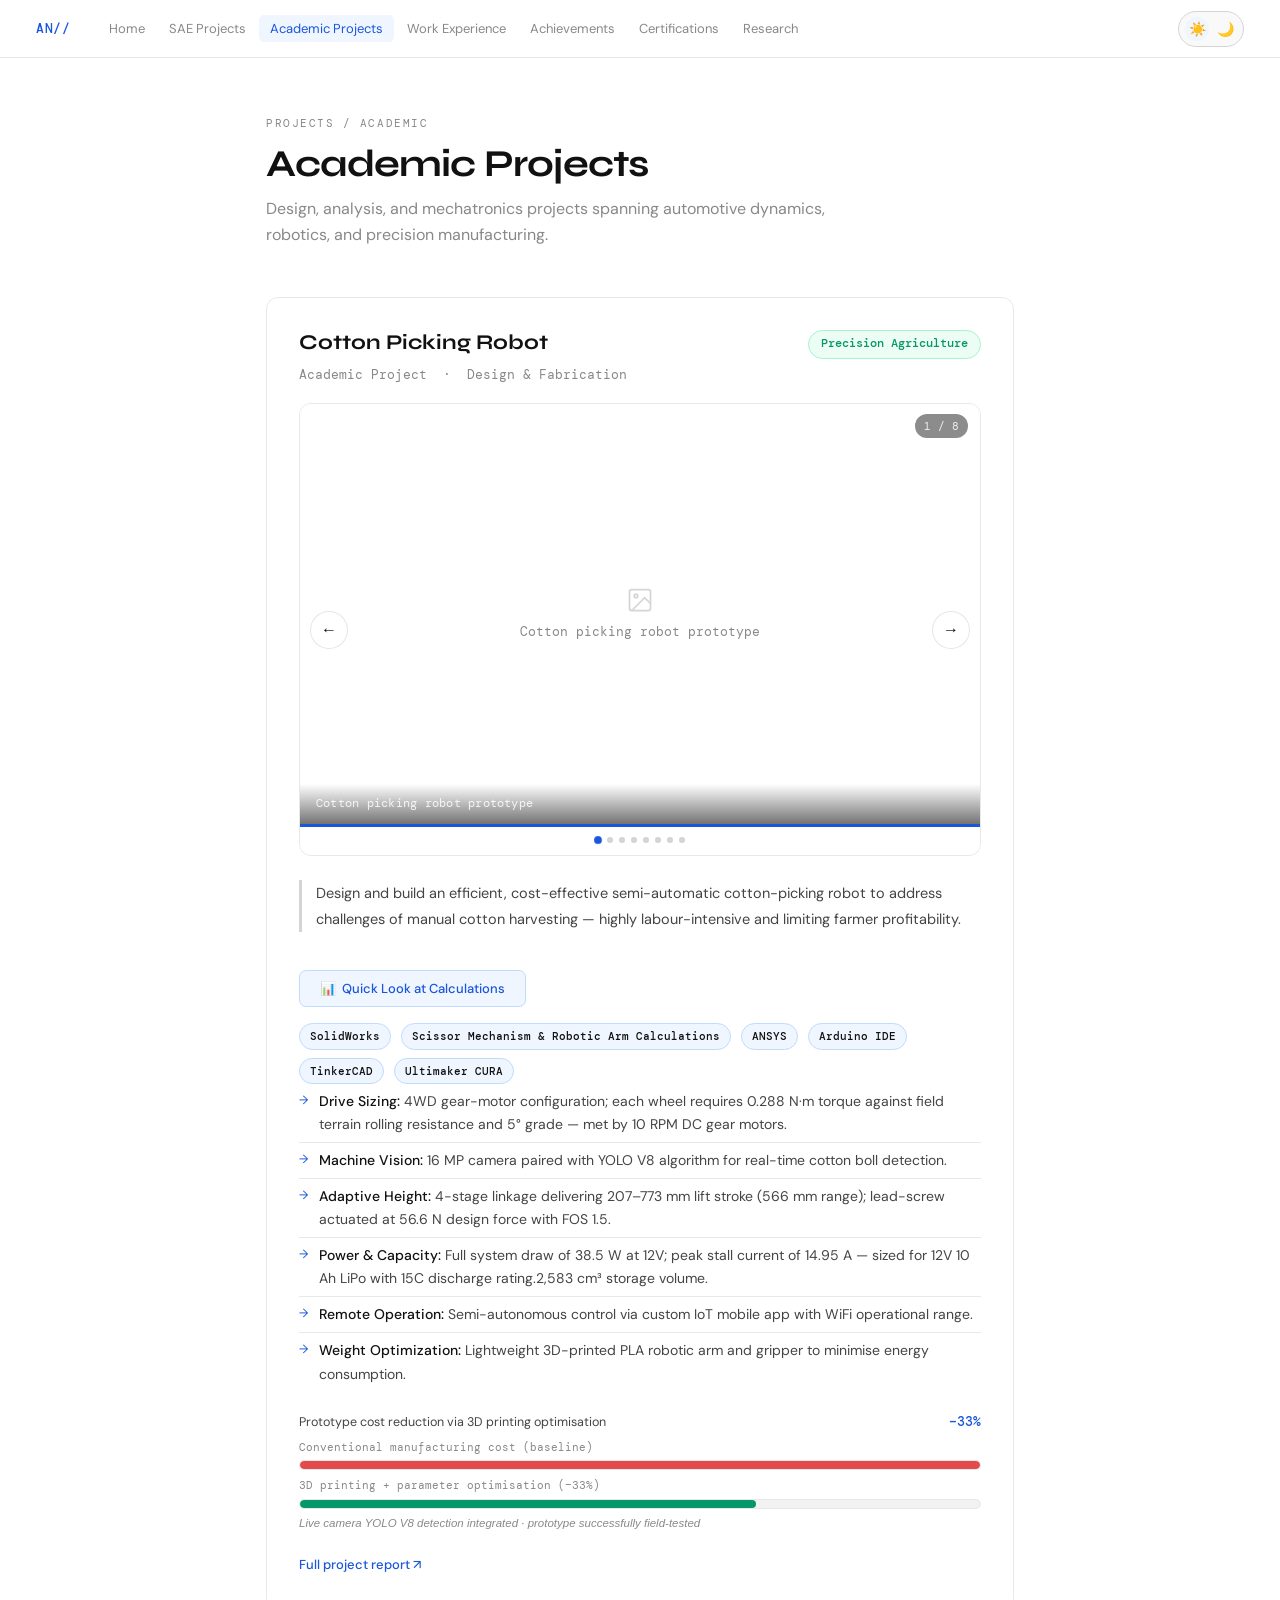
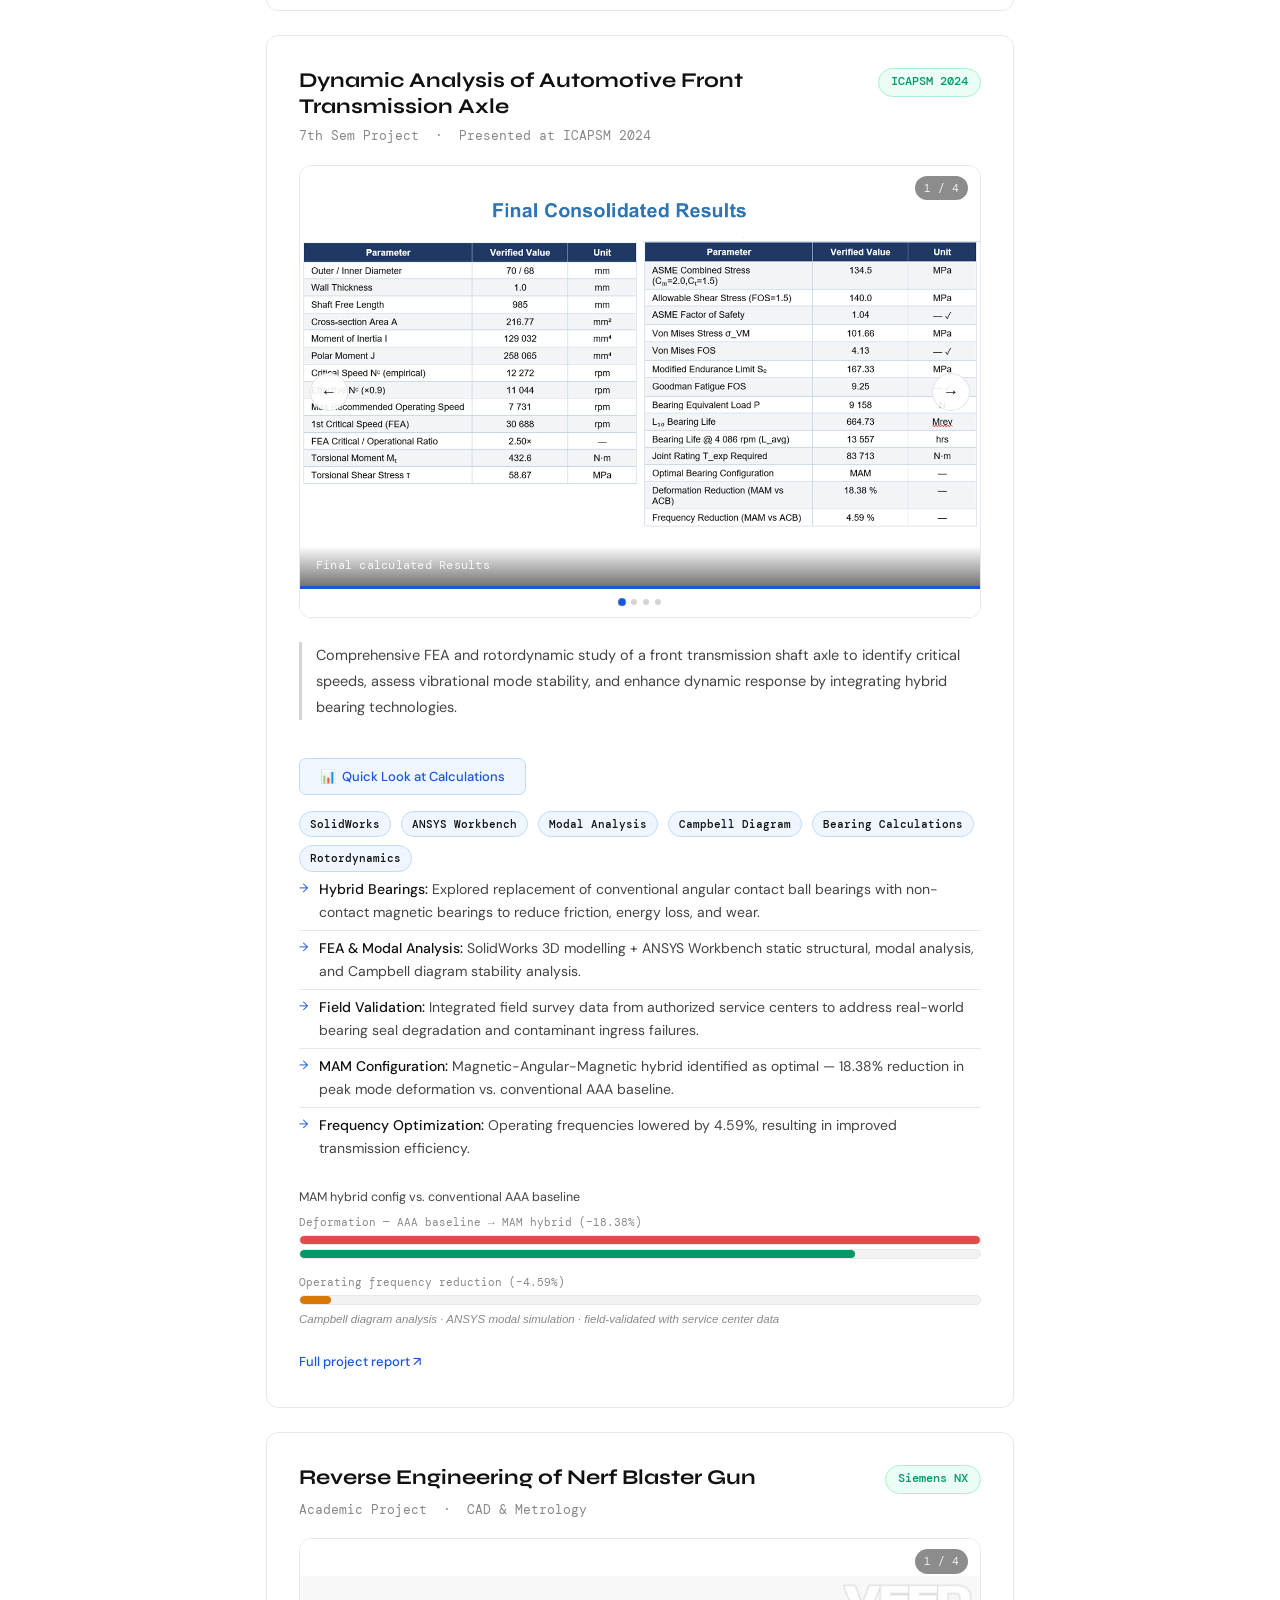
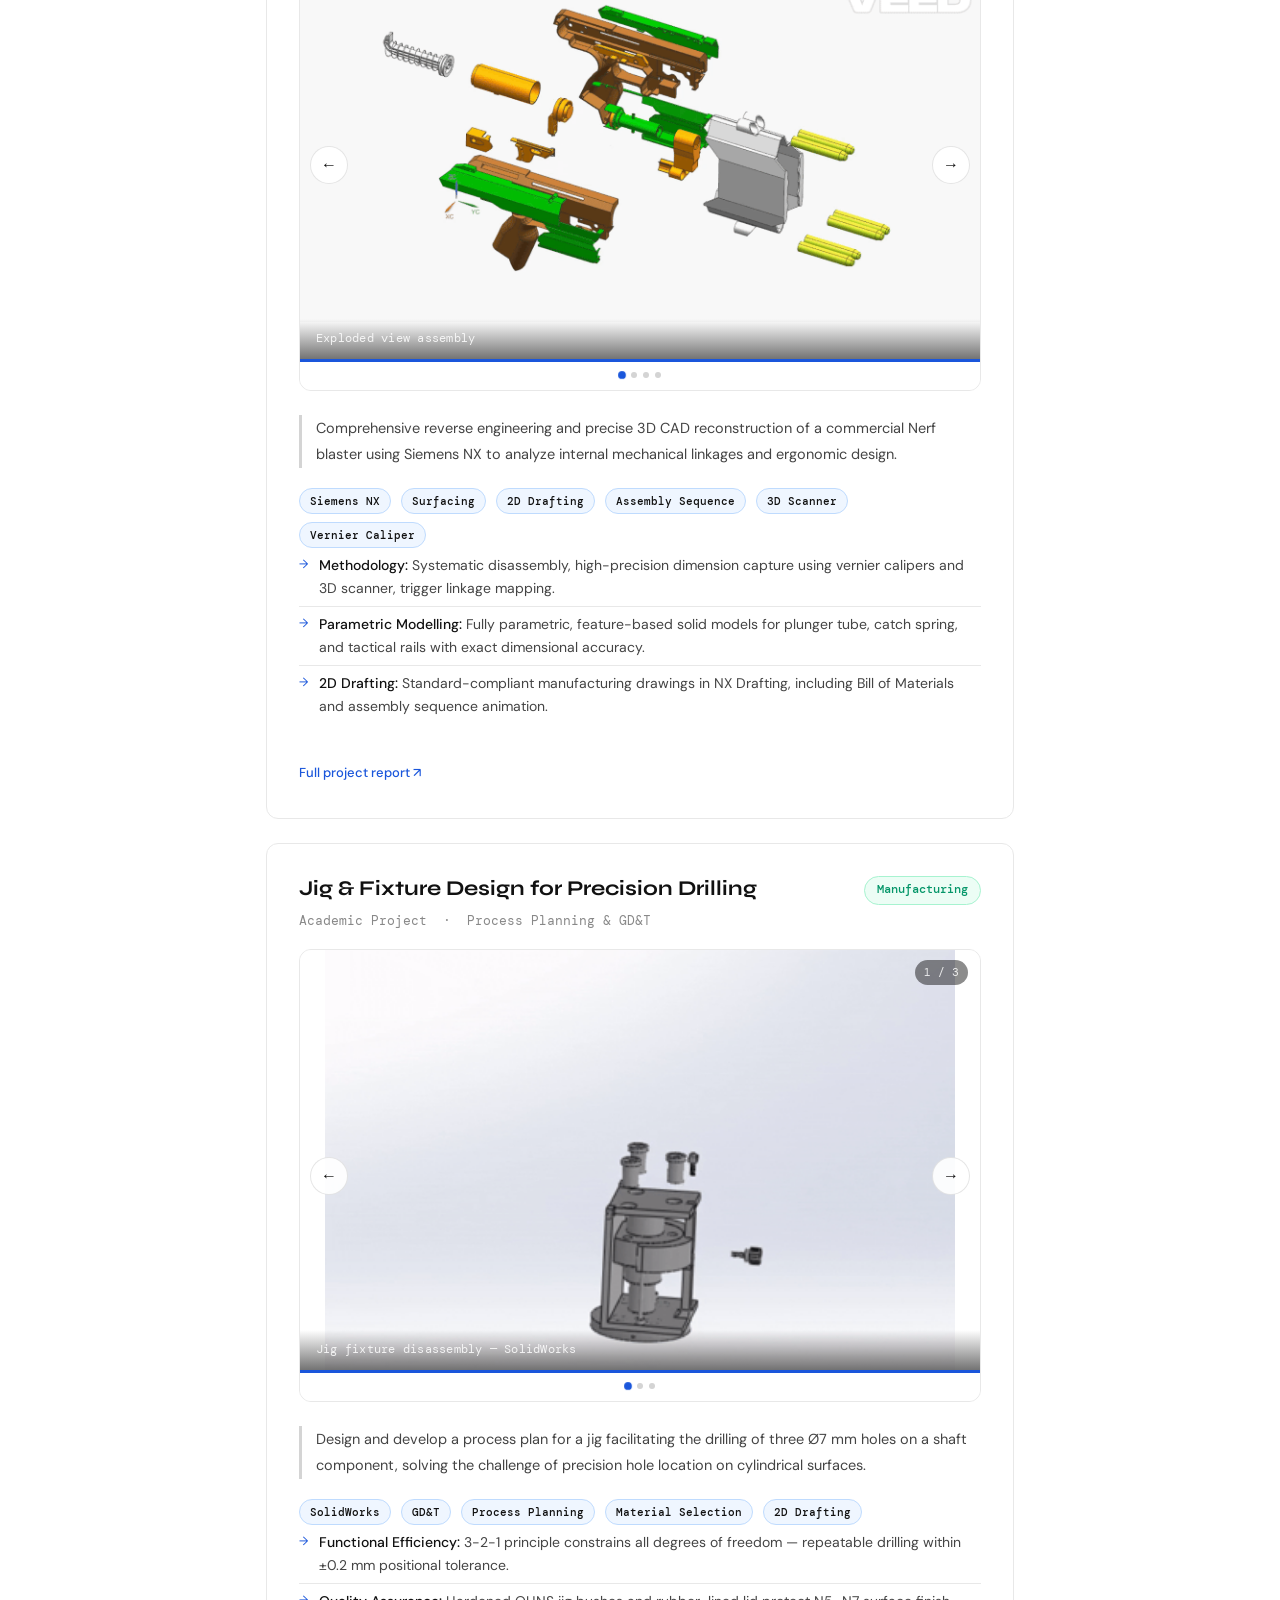
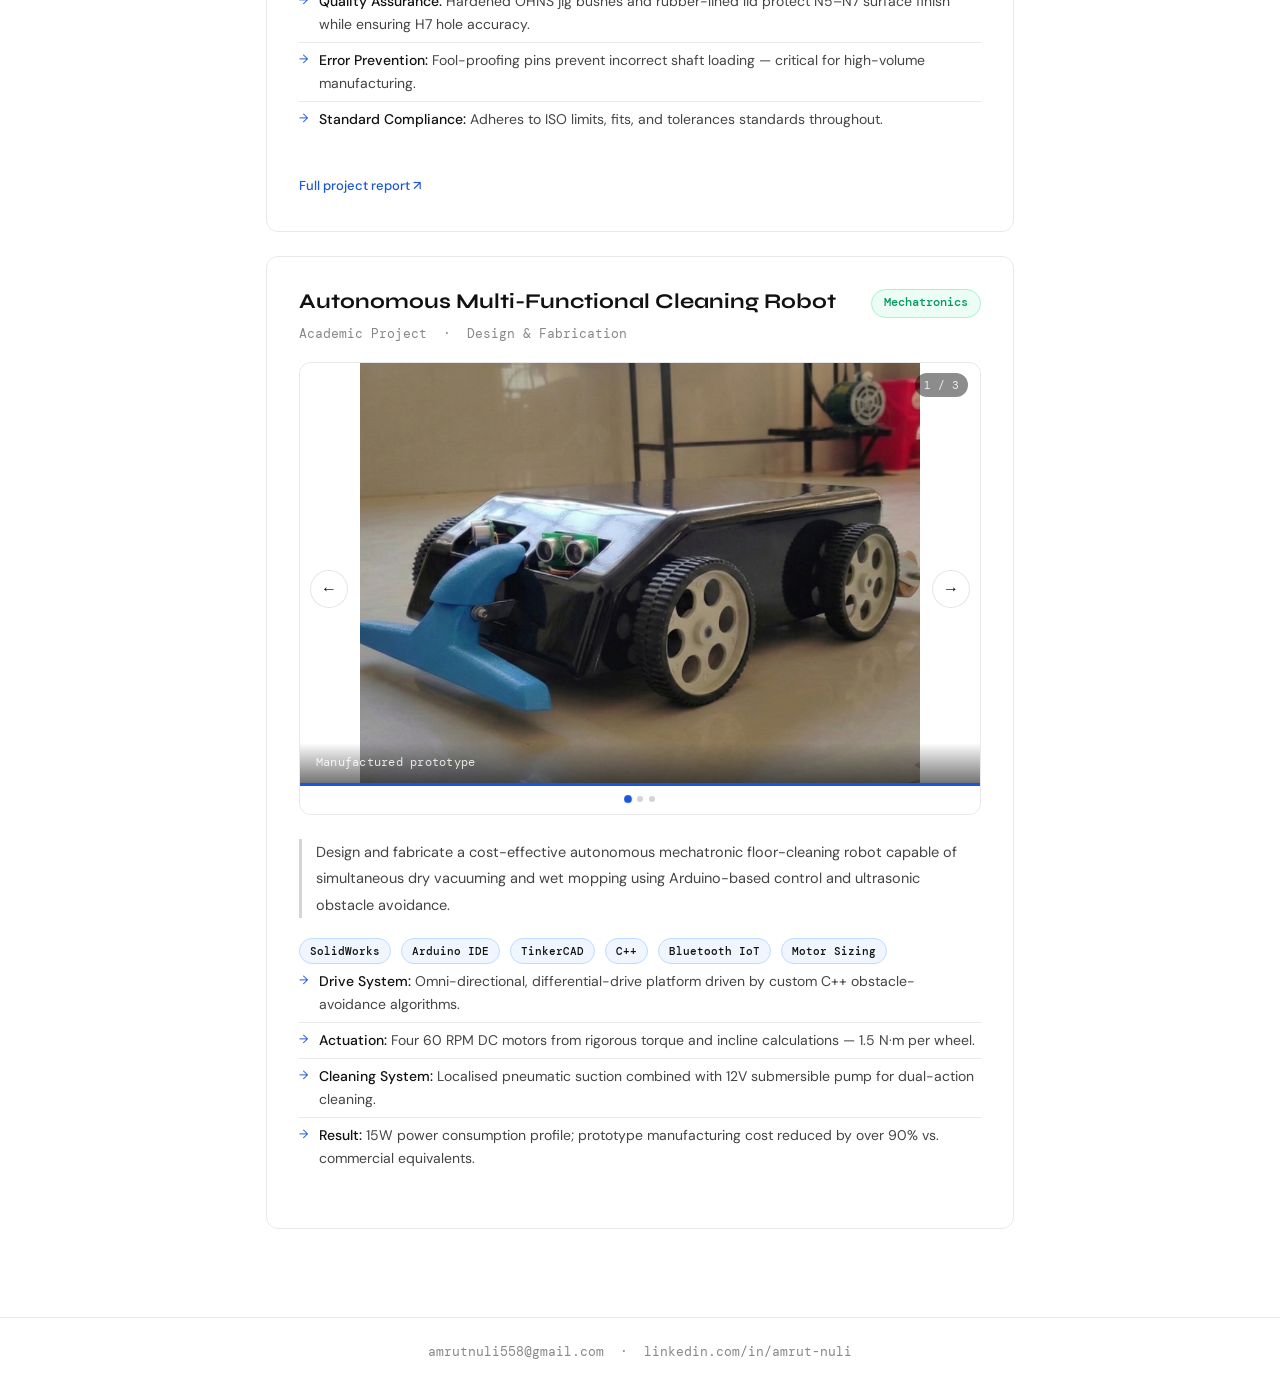
==== commit 0bc7c3b0: "Update academic-projects.html" ====
--- a/academic-projects.html
+++ b/academic-projects.html
@@ -57,7 +57,6 @@
       <span class="tool-tag">SolidWorks</span>
       <span class="tool-tag">Scissor Mechanism & Robotic Arm Calculations </span>
       <span class="tool-tag">ANSYS</span>
-      <span class="tool-tag">Python / YOLO V8</span>
       <span class="tool-tag">Arduino IDE</span>
       <span class="tool-tag">TinkerCAD</span>
       <span class="tool-tag">Ultimaker CURA</span>
@@ -282,6 +281,7 @@
   /* Update src paths to match your actual image file names */
 
   createCarousel(document.getElementById('c-axle'), [
+    { src: 'images/academic/axle/calc-1.PNG',   caption: 'Final calculated Results' },
     { src: 'images/academic/axle/01-ansys.png',          caption: 'Axle analysis — ANSYS' },
     { src: 'images/academic/axle/02-campbell-diagram.png', caption: 'Campbell diagram — rotordynamic analysis' },
     { src: 'images/academic/axle/03-bearing-calc.png',   caption: 'Bearing calculations' },
